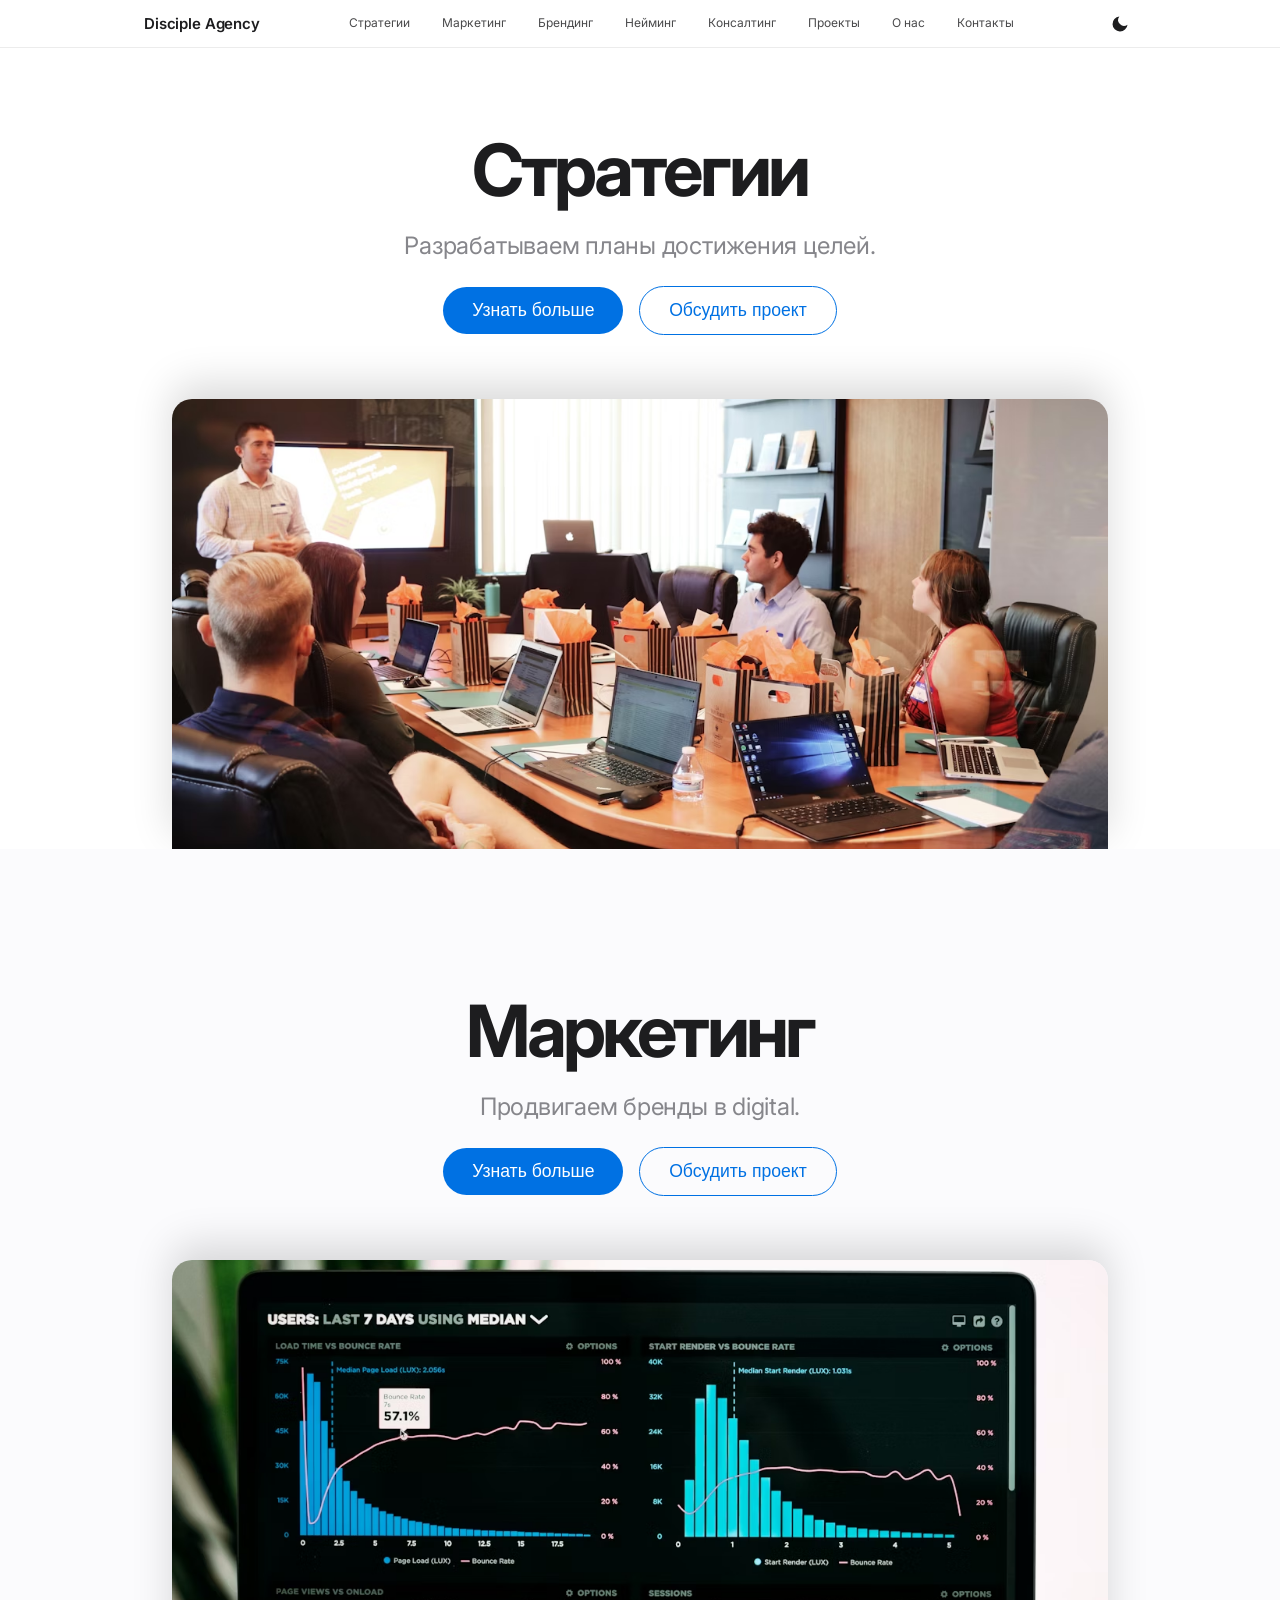
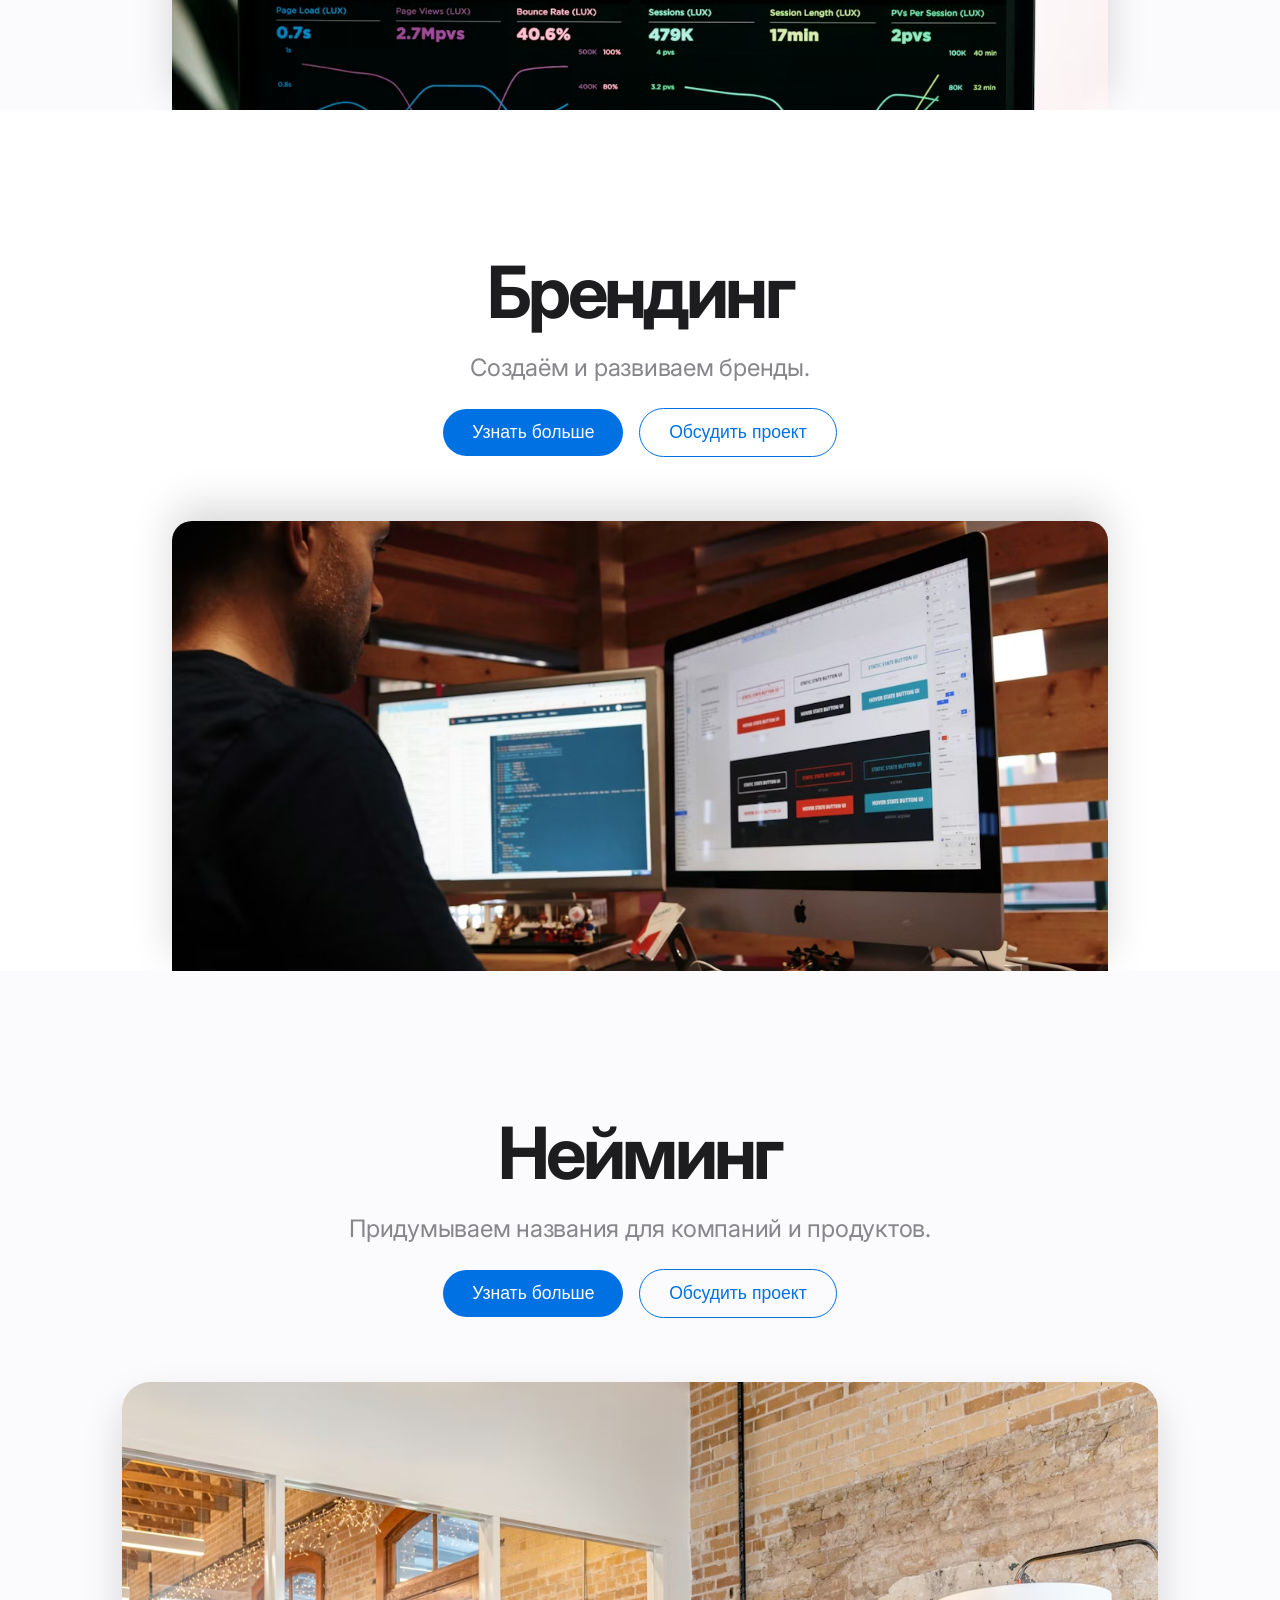
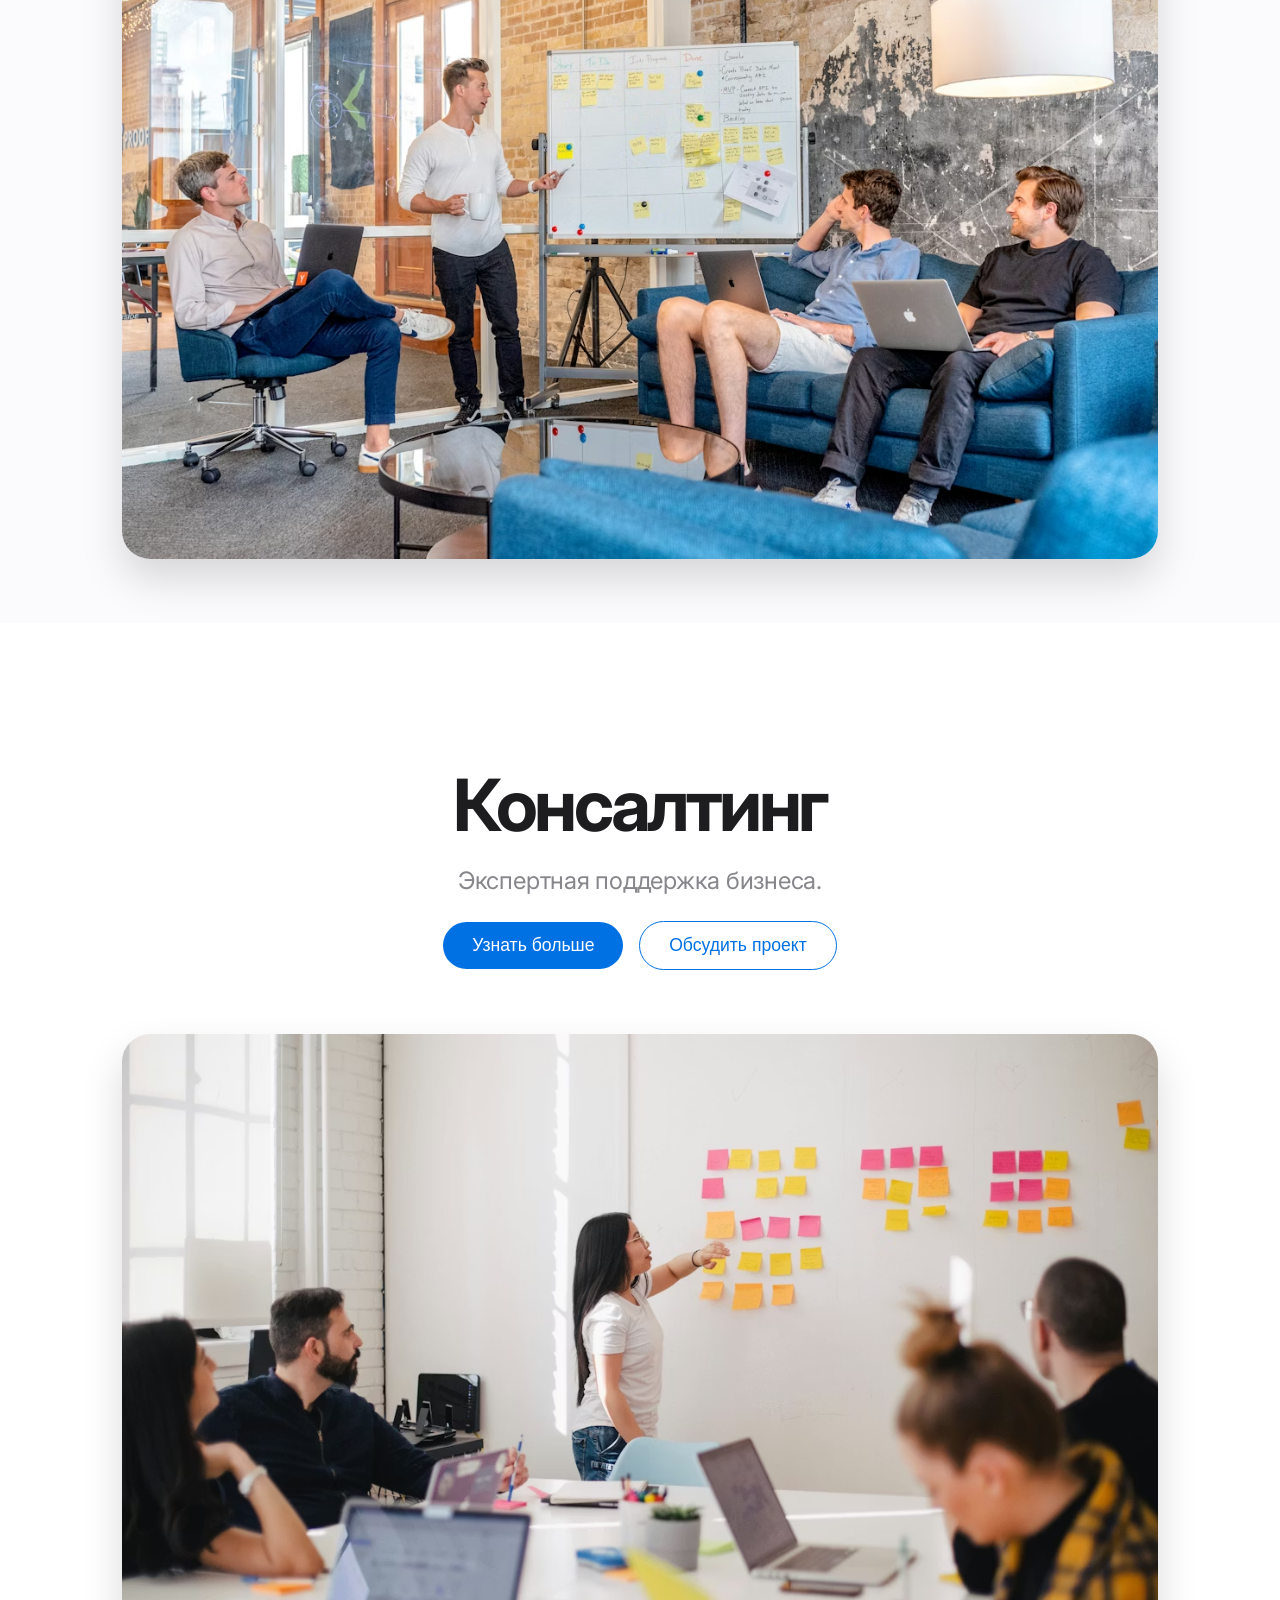
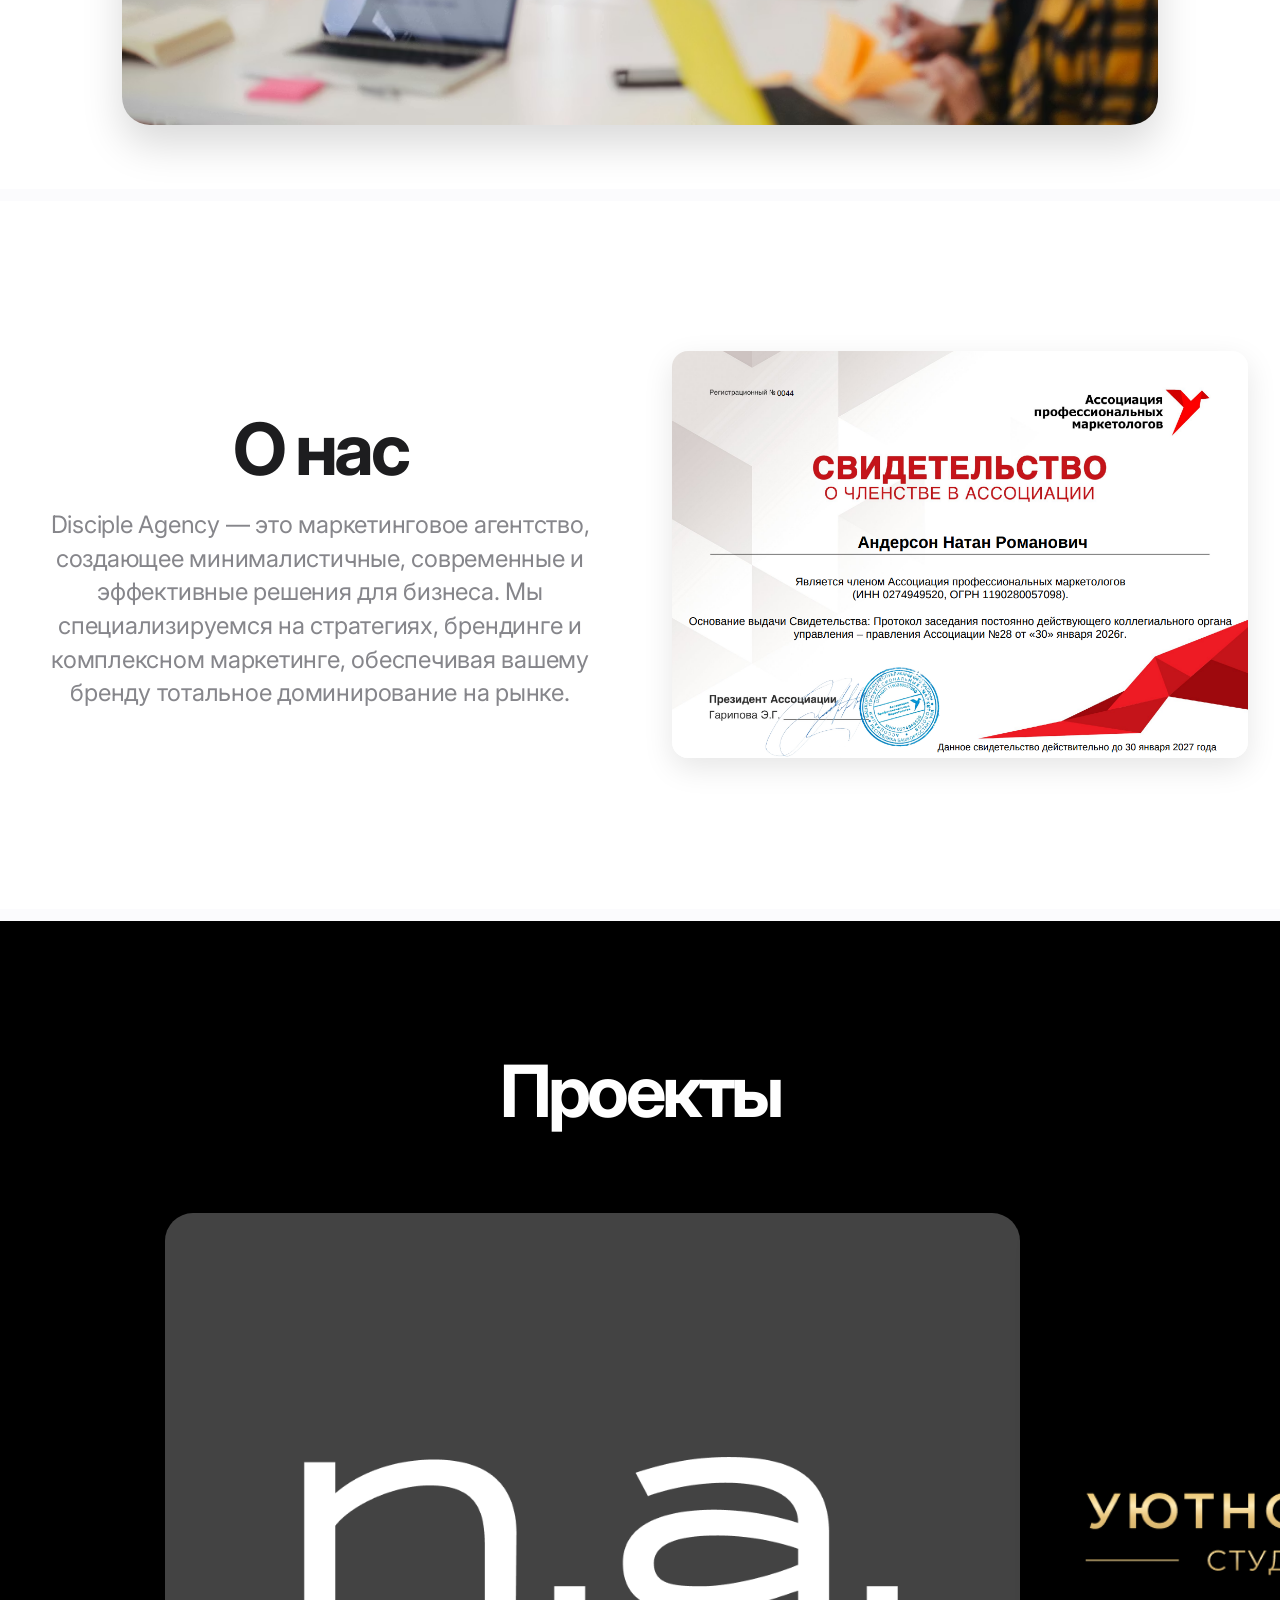
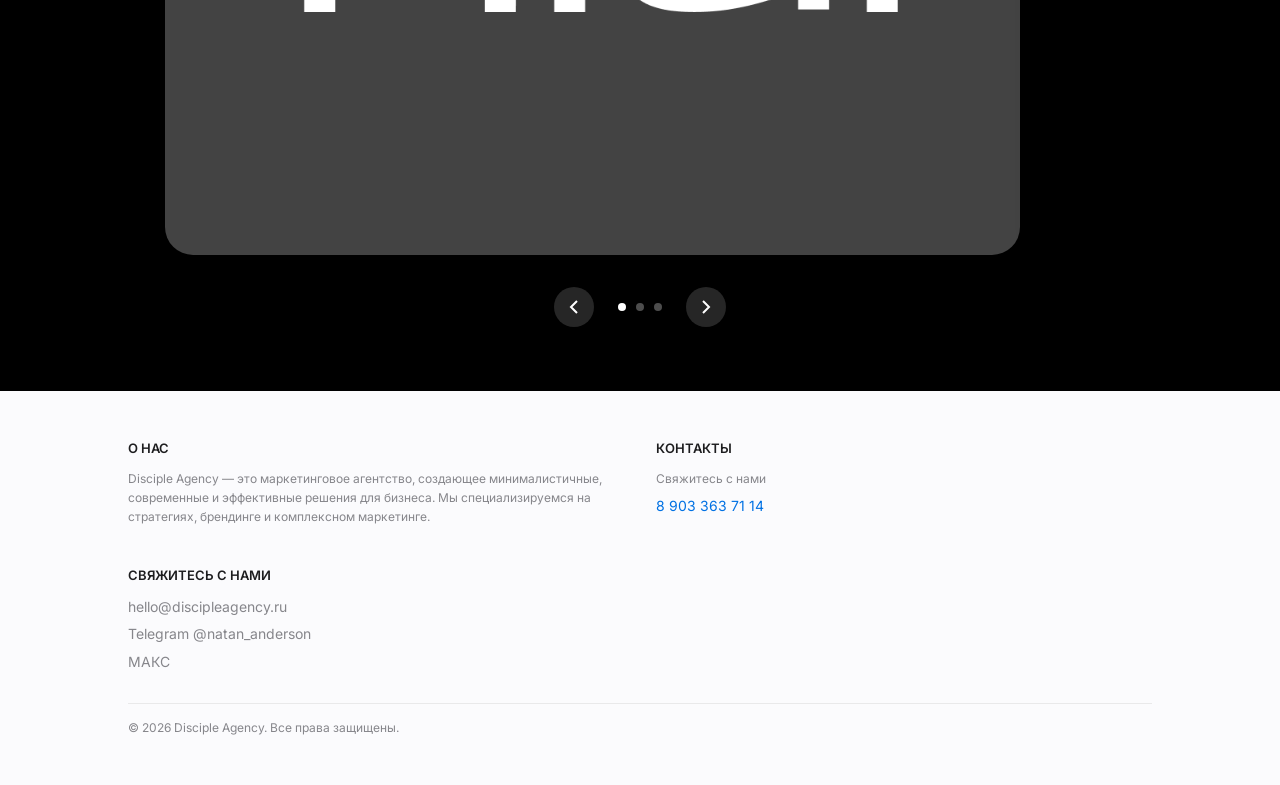
==== index.html @ 0c5ed52f "Add files via upload" ====
<!DOCTYPE html>
<html lang="ru">
<head>
    <meta charset="UTF-8">
    <meta name="viewport" content="width=device-width, initial-scale=1.0">
    <title>Disciple Studio</title>
    <link rel="stylesheet" href="styles.css">
    <link href="https://fonts.googleapis.com/css2?family=Inter:wght@400;500;600;700&display=swap" rel="stylesheet">
</head>
<body>
    <header class="navbar">
        <div class="navbar-container">
            <a href="#" class="logo">Disciple Agency</a>
            <nav class="nav-links">
                <a href="#strategies">Стратегии</a>
                <a href="#marketing">Маркетинг</a>
                <a href="#branding">Брендинг</a>
                <a href="#naming">Нейминг</a>
                <a href="#consulting">Консалтинг</a>
                <a href="#projects">Проекты</a>
                <a href="#about">О нас</a>
                <a href="#contact">Контакты</a>
            </nav>
            <div class="header-controls">
                <button class="theme-toggle" id="themeToggle" aria-label="Переключить тему">
                    <svg class="moon-icon" width="20" height="20" viewBox="0 0 24 24" fill="currentColor"><path d="M21 12.79A9 9 0 1 1 11.21 3 7 7 0 0 0 21 12.79z"></path></svg>
                    <svg class="sun-icon" width="20" height="20" viewBox="0 0 24 24" fill="none" stroke="currentColor" stroke-width="2"><circle cx="12" cy="12" r="5"></circle><line x1="12" y1="1" x2="12" y2="3"></line><line x1="12" y1="21" x2="12" y2="23"></line><line x1="4.22" y1="4.22" x2="5.64" y2="5.64"></line><line x1="18.36" y1="18.36" x2="19.78" y2="19.78"></line><line x1="1" y1="12" x2="3" y2="12"></line><line x1="21" y1="12" x2="23" y2="12"></line><line x1="4.22" y1="19.78" x2="5.64" y2="18.36"></line><line x1="18.36" y1="5.64" x2="19.78" y2="4.22"></line></svg>
                </button>
                <div class="menu-toggle">
                    <span></span><span></span><span></span>
                </div>
            </div>
        </div>
    </header>

    <main>
        <!-- СТРАТЕГИИ (Interactive) -->
        <section id="strategies" class="apple-section interactive-section" onclick="openModal('strategies-modal')">
            <div class="section-hero">
                <h2>Стратегии</h2>
                <p>Разрабатываем планы достижения целей.</p>
                <div class="action-buttons">
                    <button class="btn btn-primary" onclick="event.stopPropagation(); openModal('strategies-modal')">Узнать больше</button>
                    <button class="btn btn-secondary" onclick="event.stopPropagation(); openContactForm('Стратегии')">Обсудить проект</button>
                </div>
            </div>
            <div class="section-cover">
                <img src="./public/images/pic1.png" alt="Стратегии">
            </div>
        </section>

        <!-- МАРКЕТИНГ (Interactive) -->
        <section id="marketing" class="apple-section interactive-section gray-bg" onclick="openModal('marketing-modal')">
            <div class="section-hero">
                <h2>Маркетинг</h2>
                <p>Продвигаем бренды в digital.</p>
                <div class="action-buttons">
                    <button class="btn btn-primary" onclick="event.stopPropagation(); openModal('marketing-modal')">Узнать больше</button>
                    <button class="btn btn-secondary" onclick="event.stopPropagation(); openContactForm('Маркетинг')">Обсудить проект</button>
                </div>
            </div>
            <div class="section-cover">
                <img src="./public/images/pic2.png" alt="Маркетинг">
            </div>
        </section>

        <!-- БРЕНДИНГ (Static) -->
        <section id="branding" class="apple-section static-section">
            <div class="section-hero">
                <h2>Брендинг</h2>
                <p>Создаём и развиваем бренды.</p>
                <div class="action-buttons">
                    <button class="btn btn-primary" onclick="event.stopPropagation(); openModal('branding-modal')">Узнать больше</button>
                    <button class="btn btn-secondary" onclick="event.stopPropagation(); openContactForm('Брендинг')">Обсудить проект</button>
                </div>
            </div>
            <div class="section-cover">
                <img src="./public/images/pic3.png" alt="Брендинг">
            </div>
        </section>

        <!-- НЕЙМИНГ (Static) -->
        <section id="naming" class="apple-section static-section gray-bg">
            <div class="section-hero">
                <h2>Нейминг</h2>
                <p>Придумываем названия для компаний и продуктов.</p>
                <div class="action-buttons">
                    <button class="btn btn-primary" onclick="event.stopPropagation(); openModal('naming-modal')">Узнать больше</button>
                    <button class="btn btn-secondary" onclick="event.stopPropagation(); openContactForm('Нейминг')">Обсудить проект</button>
                </div>
            </div>
            <div class="static-img-container">
                <img src="./public/images/pic4.png" alt="Нейминг">
            </div>
        </section>

        <!-- КОНСАЛТИНГ (Static) -->
        <section id="consulting" class="apple-section static-section">
            <div class="section-hero">
                <h2>Консалтинг</h2>
                <p>Экспертная поддержка бизнеса.</p>
                <div class="action-buttons">
                    <button class="btn btn-primary" onclick="event.stopPropagation(); openModal('consulting-modal')">Узнать больше</button>
                    <button class="btn btn-secondary" onclick="event.stopPropagation(); openContactForm('Консалтинг')">Обсудить проект</button>
                </div>
            </div>
            <div class="static-img-container">
                <img src="./public/images/pic5.png" alt="Консалтинг">
            </div>
        </section>

        <!-- О НАС -->
        <section id="about-us" class="apple-section split-section parallax-bg">
            <div class="split-content max-w-1000 mx-auto grid-2">
                <div class="text-block">
                    <h2>О нас</h2>
                    <p class="desc-text text-left">Disciple Agency — это маркетинговое агентство, создающее минималистичные, современные и эффективные решения для бизнеса. Мы специализируемся на стратегиях, брендинге и комплексном маркетинге, обеспечивая вашему бренду тотальное доминирование на рынке.</p>
                </div>
                <div class="image-block achiev-card">
                    
                    <img src="./public/images/svid.png" alt="Свидетельство" class="achiev-img br-20">
                </div>
            </div>
        </section>

        <!-- ПРОЕКТЫ (Carousel) Inverted Black Block -->
        <section id="projects" class="apple-section carousel-section bg-black">
             <div class="section-hero compact">
                <h2>Проекты</h2>
             </div>
             <div class="carousel-container">
                 <div class="carousel-track" id="projects-carousel">
                     <div class="carousel-slide interactive-slide" onclick="openModal('project1-modal')">
                         <img src="./public/images/логонатан.png" alt="Nathan Anderson" class="carousel-img">
                     </div>
                     <div class="carousel-slide interactive-slide" onclick="openModal('project3-modal')">
                         <img src="./public/images/логоуютное.jpg" alt="УЮТНОЕ ПРОСТРАНСТВО" class="carousel-img">
                     </div>
                     <div class="carousel-slide interactive-slide" onclick="openModal('project2-modal')">
                         <img src="./public/images/логоколяокна.png" alt="КОЛЯ ОКНА" class="carousel-img">
                     </div>
                 </div>
                 
                 <div class="carousel-controls">
                     <button class="carousel-btn prev" aria-label="Previous">
                         <svg width="24" height="24" viewBox="0 0 24 24" fill="none" stroke="currentColor" stroke-width="2"><path d="M15 18l-6-6 6-6"/></svg>
                     </button>
                     <div class="carousel-dots">
                        <span class="dot active"></span>
                        <span class="dot"></span>
                        <span class="dot"></span>
                     </div>
                     <button class="carousel-btn next" aria-label="Next">
                        <svg width="24" height="24" viewBox="0 0 24 24" fill="none" stroke="currentColor" stroke-width="2"><path d="M9 18l6-6-6-6"/></svg>
                     </button>
                 </div>
             </div>
        </section>
    </main>

    <!-- FOOTER -->
    <footer class="apple-footer">
        <div class="footer-content">
            <div id="about" class="footer-col">
                <h4>О НАС</h4>
                <p>Disciple Agency — это маркетинговое агентство, создающее минималистичные, современные и эффективные решения для бизнеса. Мы специализируемся на стратегиях, брендинге и комплексном маркетинге.</p>
            </div>
            <div id="contact" class="footer-col">
                <h4>КОНТАКТЫ</h4>
                <p>Свяжитесь с нами</p>
                <a href="tel:+789033637114" class="phone-link">8 903 363 71 14</a>
            </div>
            <div id="social" class="footer-col">
                <h4>СВЯЖИТЕСЬ С НАМИ</h4>
                <div class="social-links">
                    <a href="mailto:hello@discipleagency.ru">hello@discipleagency.ru</a>
                    <a href="https://t.me/natan_anderson" target="_blank">Telegram @natan_anderson</a>
                    <a href="https://max.ru/u/f9LHodD0cOK2ohU6UWMUIdOQGYH06No6xibVzCJrrPnC4aJIppUf8dnTX9w" target="_blank">МАКС</a>
                </div>
            </div>
        </div>
        <div class="footer-bottom">
            <p>&copy; 2026 Disciple Agency. Все права защищены.</p>
        </div>
    </footer>

    <!-- НОВЫЕ СТРАНИЦЫ (Модальные окна) -->
    
    <!-- Модалка Стратегии -->
    <div id="strategies-modal" class="fullscreen-modal">
        <button class="modal-close" onclick="closeModal('strategies-modal')">
            <svg width="20" height="20" viewBox="0 0 24 24" fill="none" stroke="currentColor" stroke-width="2.5"><path d="M15 18l-6-6 6-6"/></svg>
            Назад
        </button>
        <div class="modal-content">
            <h2 class="modal-title">Стратегии</h2>
            <div class="grid-3">
                <div class="product-col">
                    <img src="./public/images/pic1.1.png" alt="Корпоративная стратегия" class="prod-img">
                    <h3>КОРПОРАТИВНАЯ СТРАТЕГИЯ</h3>
                    <p class="service-text">Корпоративные стратегии — это компас для роста империи: определяют, куда движется компания в целом, объединяя все направления в единую мощную траекторию. Мы фокусируемся на диверсификации рынков, слияниях и глобальном лидерстве, чтобы ваш бизнес не просто выживал, а доминировал.<br><br>С нашей экспертизой вы получите roadmap для масштабирования, где каждый шаг усиливает бренд и капитал.</p>
                </div>
                <div class="product-col">
                    <img src="./public/images/pic1.2.png" alt="Бизнес стратегия" class="prod-img">
                    <h3>БИЗНЕС СТРАТЕГИЯ</h3>
                    <p class="service-text">Бизнес-стратегии — сердце конкурентного преимущества: они превращают вызовы рынка в возможности для прорыва. Мы разрабатываем тактики для конкретных направлений — от дифференциации продуктов до лидерства по издержкам, обеспечивая устойчивый рост и лояльность клиентов. Ваш бизнес станет agile-машиной, готовой к трендам.</p>
                </div>
                <div class="product-col">
                    <img src="./public/images/pic1.3.png" alt="Функциональная стратегия" class="prod-img">
                    <h3>ФУНКЦИОНАЛЬНАЯ СТРАТЕГИЯ</h3>
                    <p class="service-text">Функциональные стратегии — это точечные удары по эффективности: маркетинг, финансы, HR и производство работают как слаженный механизм. Мы оптимизируем каждый блок под общую цель — от KPI по продажам до инноваций в цепочке поставок, минимизируя риски и максимизируя ROI.<br><br>Результат: компания, где все на своих местах, а стратегия — на шаг впереди.</p>
                </div>
            </div>
        </div>
    </div>

    <!-- Модалка Маркетинг -->
    <div id="marketing-modal" class="fullscreen-modal gray-bg">
        <button class="modal-close" onclick="closeModal('marketing-modal')">
            <svg width="20" height="20" viewBox="0 0 24 24" fill="none" stroke="currentColor" stroke-width="2.5"><path d="M15 18l-6-6 6-6"/></svg>
            Назад
        </button>
        <div class="modal-content">
            <h2 class="modal-title">Маркетинг</h2>
            <div class="grid-3">
                <div class="product-col">
                    <img src="./public/images/pic2.2.png" alt="Цифровой Маркетинг" class="prod-img">
                    <h3>ЦИФРОВОЙ (DIGITAL)<br>МАРКЕТИНГ</h3>
                    <p class="service-text">Наша команда не только продвигает ваш бренд в интернете, но и создаёт для вас уникальные веб-решения: будь то интернет-магазины с удобным интерфейсом, одностраничные рекламные сайты, которые зацепят клиента с первого взгляда, или корпоративные сайты, отражающие индивидуальность вашего бизнеса.</p>
                </div>
                <div class="product-col">
                    <img src="./public/images/pic2.3.png" alt="SEO" class="prod-img">
                    <h3>SEO</h3>
                    <p class="service-text">Помогаем вашим сайтам подниматься в топ поисковых систем: от подбора ключевых слов до креативных стратегии контента и бесшовной технической оптимизации.</p>
                </div>
                <div class="product-col">
                    <img src="./public/images/pic2.4.png" alt="SMM" class="prod-img">
                    <h3>SMM</h3>
                    <p class="service-text">Создаем SMM присутствие для вашего бренда в ключевых русскоязычных платформах: от VK и Telegram до Яндекс Дзен. Полный цикл — от нуля до ежедневного роста аудитории и конверсий.</p>
                    <ul class="service-list text-left">
                        <li><b>Разработка VK-страницы</b>: уникальный дизайн, контент-план, автоматизация постинга и вовлечение сообщества.</li>
                        <li><b>Ведение Telegram-канала</b>: контент под вашу ЦА, рассылки, опросы, интеграция с ботами.</li>
                        <li><b>Создание чат-ботов</b>: умные чат-боты для Telegram/VK, поддержка 24/7, сбор лидов.</li>
                        <li><b>Оформление и ведение Дзена</b>: нативный контент с SEO, наращиваем просмотры и трафик на сайт.</li>
                    </ul>
                </div>
            </div>
        </div>
    </div>

    <!-- Модалка Брендинг -->
    <div id="branding-modal" class="fullscreen-modal">
        <button class="modal-close" onclick="closeModal('branding-modal')">
            <svg width="20" height="20" viewBox="0 0 24 24" fill="none" stroke="currentColor" stroke-width="2.5"><path d="M15 18l-6-6 6-6"/></svg>
            Назад
        </button>
        <div class="modal-content text-modal-content">
            <h2 class="modal-title">Брендинг</h2>
            <p>Сильный бренд — это эмоции и доверие, которые превращают зрителей в постоянных клиентов.<br><br>Мы берём вашу идею и делаем из неё узнаваемый бренд: анализируем аудиторию, создаём стиль.</p>
        </div>
    </div>

    <!-- Модалка Нейминг -->
    <div id="naming-modal" class="fullscreen-modal gray-bg">
        <button class="modal-close" onclick="closeModal('naming-modal')">
            <svg width="20" height="20" viewBox="0 0 24 24" fill="none" stroke="currentColor" stroke-width="2.5"><path d="M15 18l-6-6 6-6"/></svg>
            Назад
        </button>
        <div class="modal-content text-modal-content">
            <h2 class="modal-title">Нейминг</h2>
            <p>Создаём нейминги как ювелирное изделие: из анализа, креатива и тестов рождается имя, которое работает на ваш бизнес.</p>
        </div>
    </div>

    <!-- Модалка Консалтинг -->
    <div id="consulting-modal" class="fullscreen-modal">
        <button class="modal-close" onclick="closeModal('consulting-modal')">
            <svg width="20" height="20" viewBox="0 0 24 24" fill="none" stroke="currentColor" stroke-width="2.5"><path d="M15 18l-6-6 6-6"/></svg>
            Назад
        </button>
        <div class="modal-content text-modal-content">
            <h2 class="modal-title">Консалтинг</h2>
            <p>Проводим квалифицированную консультацию по маркетингу и за 60 минут разбираем Вашу ситуацию в реальном времени.<br><br>Результат: 3-5 конкретных шагов для роста и план на месяц (чек-лист).</p>
        </div>
    </div>

    <!-- Модалки Проектов -->
    <div id="project1-modal" class="fullscreen-modal">
        <button class="modal-close" onclick="closeModal('project1-modal')">
            <svg width="20" height="20" viewBox="0 0 24 24" fill="none" stroke="currentColor" stroke-width="2.5"><path d="M15 18l-6-6 6-6"/></svg>
            Проекты
        </button>
        <div class="modal-content">
            <h2 class="modal-title">Nathan Anderson</h2>
            <div class="project-details">
                <img src="./public/images/логонатан.png" alt="Nathan Anderson" class="project-hero-img">
                <div class="case-study-body">
                   <p class="sub-desc">Интернет-магазин премиальной женской спортивной одежды</p>
                   <h3>Краткая история</h3>
                   <p>Перед нами стояла задача создать с нуля бренд женской спортивной одежды, который будет ассоциироваться с элегантностью, эстетикой и премиальным качеством. Мы разработали концепцию бренда, спроектировали дизайн самой одежды, подобрали цветовую палитру и запустили полноценный интернет-магазин с интеграцией в соцсети.</p>
                   
                   <div class="grid-2">
                       <img src="./public/images/na1.png" alt="Дизайн N.A. 1" class="project-img">
                       <img src="./public/images/na2.png" alt="Дизайн N.A. 2" class="project-img">
                       <img src="./public/images/na3.png" alt="Дизайн N.A. 3" class="project-img">
                       <img src="./public/images/na4.png" alt="Дизайн N.A. 4" class="project-img">
                   </div>
                   
                   <h3>Что мы сделали (наши фишки)</h3>
                   <ul class="results-list">
                       <li><strong>Нейминг:</strong> Разработали звучное и стильное название бренда — «натан андерсон» (Nathan Anderson), а также авторские названия для каждой линейки (костюмы «ПАЛАЦЦО», «ИНСЕРТО», платья «ЛУНГО», «САЛЬДО»).</li>
                       <li><strong>Брендинг и Упаковка соцсетей:</strong> Сформировали уникальное позиционирование — «Одежда с тихой роскошью». Полностью создали и оформили страницу ВКонтакте (визуальный стиль, цвета, дизайн).</li>
                       <li><strong>Стратегия и Консалтинг:</strong> Выстроили продуктовую матрицу (от базовых футболок до премиальных костюмов).</li>
                       <li><strong>Маркетинг:</strong> Создали интернет-магазин с продуманным UI/UX, внедрили систему быстрых заказов, промокодов и связали сайт с соцсетями.</li>
                   </ul>
                   
                   <h3>Результаты</h3>
                   <p>Бренд успешно функционирует и продает коллекции по всей РФ. Создана узнаваемая торговая марка с лояльной аудиторией и стильным представительством.</p>
                </div>
            </div>
        </div>
    </div>

    <div id="project2-modal" class="fullscreen-modal gray-bg">
        <button class="modal-close" onclick="closeModal('project2-modal')">
            <svg width="20" height="20" viewBox="0 0 24 24" fill="none" stroke="currentColor" stroke-width="2.5"><path d="M15 18l-6-6 6-6"/></svg>
            Проекты
        </button>
        <div class="modal-content">
            <h2 class="modal-title">КОЛЯ ОКНА</h2>
            <div class="project-details">
                <img src="./public/images/логоколяокна.png" alt="КОЛЯ ОКНА" class="project-hero-img">
                <div class="case-study-body">
                   <p class="sub-desc">Монтаж межкомнатных и металлических дверей, окон и балконов в Москве и МО</p>
                   <h3>Краткая история</h3>
                   <p>Строительная ниша перегрета, и выделиться в ней сложно. Заказчику требовалось понятное, человечное лицо бизнеса. Мы взяли на себя всё: от разработки имени до упаковки каталога, лидогенерации и создания фирменного сообщества в соцсетях.</p>
                   
                   <div class="grid-2">
                       <img src="./public/images/kol1.png" alt="Коля Окна Работы 1" class="project-img">
                       <img src="./public/images/kol2.png" alt="Коля Окна Работы 2" class="project-img">
                       <img src="./public/images/kol3.png" alt="Коля Окна Работы 3" class="project-img">
                       <img src="./public/images/kol4.png" alt="Коля Окна Работы 4" class="project-img">
                   </div>
                   
                   <h3>Что мы сделали (наши фишки)</h3>
                   <ul class="results-list">
                       <li><strong>Нейминг:</strong> Придумали дружелюбное и запоминающееся название «Коля Окна», которое сокращает дистанцию с клиентом.</li>
                       <li><strong>Брендинг и SMM-дизайн:</strong> Упаковали визуальный стиль сайта для технически сложных продуктов. Отрисовали страницу ВКонтакте, превратив ее в удобную витрину работ.</li>
                       <li><strong>Стратегия:</strong> Сегментировали услуги (Окна, Двери, Балконы) и выстроили матрицу цен для охвата разной аудитории.</li>
                       <li><strong>Маркетинг:</strong> Внедрили мощные инструменты лидогенерации — акцент на «бесплатный замер» и быструю консультацию.</li>
                   </ul>
                   
                   <h3>Результаты</h3>
                   <p>Бизнес получил «человечное» лицо и стабильный поток заявок на монтаж конструкций через связку «Сайт + полностью упакованная группа ВКонтакте».</p>
                </div>
            </div>
        </div>
    </div>

    <div id="project3-modal" class="fullscreen-modal">
        <button class="modal-close" onclick="closeModal('project3-modal')">
            <svg width="20" height="20" viewBox="0 0 24 24" fill="none" stroke="currentColor" stroke-width="2.5"><path d="M15 18l-6-6 6-6"/></svg>
            Проекты
        </button>
        <div class="modal-content">
            <h2 class="modal-title">УЮТНОЕ ПРОСТРАНСТВО</h2>
            <div class="project-details">
                <img src="./public/images/логоуютное.jpg" alt="УЮТНОЕ ПРОСТРАНСТВО" class="project-hero-img">
                <div class="case-study-body">
                   <p class="sub-desc">Студия дизайна и ремонта интерьера в Москве и Московской области</p>
                   <h3>Краткая история</h3>
                   <p>Нашей задачей было создать бренд, который разрушает стереотип о ремонте как о постоянном стрессе. Мы упаковали студию ремонта так, чтобы клиенты понимали: здесь им предлагают надежность, где можно спокойно передать ключи и уехать в отпуск.</p>
                   
                   <div class="grid-2">
                       <img src="./public/images/ui1.png" alt="Интерьер 1" class="project-img">
                       <img src="./public/images/ui2.png" alt="Интерьер 2" class="project-img">
                       <img src="./public/images/ui3.png" alt="Интерьер 3" class="project-img" style="grid-column: 1 / -1; aspect-ratio: 21/9;">
                   </div>
                   
                   <h3>Что мы сделали (наши фишки)</h3>
                   <ul class="results-list">
                       <li><strong>Нейминг и Брендинг:</strong> Название «Уютное Пространство» и позиционирование: «Превращаем квартиры в настоящие оазисы». Разработан единый дизайн-код для всех площадок присутствия.</li>
                       <li><strong>Стратегия:</strong> Внедрили в модель убойные гарантии: соблюдение сроков, гарантия 3 года и прозрачная оплата.</li>
                       <li><strong>Маркетинг:</strong> Придумали услугу для снятия возражений — бесплатная круглосуточная трансляция ремонта через видеокамеры на объекте.</li>
                       <li><strong>Копирайтинг:</strong> Создали мощный блок FAQ, написали живые кейсы, работающие на сайте и в VK.</li>
                   </ul>
                   
                   <h3>Результаты</h3>
                   <p>Студия позиционируется как надежный эксперт (150+ проектов). Упаковка позволила сформировать лист ожидания из клиентов на 4–6 недель вперед.</p>
                </div>
            </div>
        </div>
    </div>

    <!-- Форма Обратной Связи -->
    <div id="contact-form-modal" class="fullscreen-modal gray-bg">
        <button class="modal-close" onclick="closeModal('contact-form-modal')">
            <svg width="20" height="20" viewBox="0 0 24 24" fill="none" stroke="currentColor" stroke-width="2.5"><path d="M15 18l-6-6 6-6"/></svg>
            Отмена
        </button>
        <div class="modal-content form-content">
            <h2 class="modal-title">Обсудить проект</h2>
            <p id="form-service-subtitle" class="form-subtitle">Оформление заявки на услугу: <span>Общая</span></p>
            
            <!-- FormSubmit endpoint with target email -->
            <form class="apple-form" action="https://formsubmit.co/den.alexeev.2020@mail.ru" method="POST" enctype="multipart/form-data">
                <!-- Anti-spam honeypot -->
                <input type="text" name="_honey" style="display:none">
                <!-- Subject for email -->
                <input type="hidden" name="_subject" value="Новая заявка с сайта Disciple Agency!">
                <!-- Target URL after submission -->
                <input type="hidden" name="_next" value="https://example.com/thanks.html">
                <!-- Disable Captcha optionally -->
                <input type="hidden" name="_captcha" value="false">
                
                <!-- Auto-selected Service -->
                <input type="hidden" name="Услуга" id="hidden-service-input" value="Общая">
                
                <div class="form-group">
                    <input type="text" id="name" name="Имя" required placeholder="Ваше имя">
                </div>
                <div class="form-group">
                    <input type="tel" id="phone" name="Телефон" required placeholder="+7 (999) 000-00-00">
                </div>
                <div class="form-group">
                    <input type="email" id="email" name="Email" required placeholder="example@mail.ru">
                </div>
                <div class="form-group">
                    <label for="attachment" class="file-btn">
                        <svg width="20" height="20" viewBox="0 0 24 24" fill="none" stroke="currentColor" stroke-width="2"><path d="M21.44 11.05l-9.19 9.19a6 6 0 0 1-8.49-8.49l9.19-9.19a4 4 0 0 1 5.66 5.66l-9.2 9.19a2 2 0 0 1-2.83-2.83l8.49-8.48"/></svg>
                        <span id="file-name">Прикрепить файл проекта...</span>
                    </label>
                    <input type="file" id="attachment" name="attachment" accept=".pdf,.doc,.docx,.png,.jpg" style="display:none;" onchange="document.getElementById('file-name').textContent = this.files[0]?.name || 'Прикрепить файл проекта...'">
                </div>
                
                <div class="form-group checkbox-group">
                    <label class="custom-checkbox">
                        <input type="checkbox" name="Согласие_с_политикой" value="Да" required>
                        <span class="checkmark">
                            <svg viewBox="0 0 24 24" fill="none" stroke="currentColor" stroke-width="3"><path d="M20 6L9 17l-5-5"/></svg>
                        </span>
                        <span class="checkbox-text">
                            Я соглашаюсь с 
                            <a href="./public/docs/согласие_на_обработку_андерсон_текстиль_.docx" target="_blank" download>Политикой конфиденциальности</a>.
                        </span>
                    </label>
                </div>
                
                <button type="submit" class="btn btn-primary submit-btn">Обсудить проект</button>
            </form>
        </div>
    </div>

    <script src="script.js"></script>
</body>
</html>
---- styles.css ----
:root {
    --bg-white: #ffffff;
    --bg-gray: #fbfbfd;
    --text-black: #1d1d1f;
    --text-gray: #86868b;
    --header-bg: rgba(255, 255, 255, 0.72);
    --transition: all 0.4s cubic-bezier(0.25, 0.8, 0.25, 1);
}

[data-theme="dark"] {
    --bg-white: #000000;
    --bg-gray: #111111;
    --text-black: #f5f5f7;
    --text-gray: #a1a1a6;
    --header-bg: rgba(0, 0, 0, 0.72);
}

[data-theme="dark"] .apple-section {
    border-bottom: 12px solid #000;
}
[data-theme="dark"] .apple-section.gray-bg {
    border-bottom: 12px solid #000;
}

[data-theme="dark"] .modal-close {
    background: rgba(0,0,0,0.8) !important;
    color: #2997ff !important;
}
[data-theme="dark"] .modal-close:hover {
    background: rgba(40,40,40,0.8) !important;
    color: #4eb5ff !important;
}
[data-theme="dark"] .fullscreen-modal.gray-bg .modal-close {
    background: rgba(17,17,17,0.8) !important;
}

[data-theme="dark"] .apple-section.bg-black {
    background-color: #1c1c1e !important;
}

[data-theme="dark"] .carousel-btn {
    background: rgba(255,255,255,0.1) !important;
    color: #fff !important;
}
[data-theme="dark"] .carousel-btn:hover {
    background: rgba(255,255,255,0.2) !important;
}

/* Replaced old learn-more dark mode with new button architecture handled below */

* {
    margin: 0;
    padding: 0;
    box-sizing: border-box;
    -webkit-font-smoothing: antialiased;
    -moz-osx-font-smoothing: grayscale;
}

html {
    scroll-behavior: smooth;
    font-family: 'Inter', -apple-system, BlinkMacSystemFont, "Segoe UI", Roboto, Helvetica, Arial, sans-serif;
}

body {
    background-color: var(--bg-white);
    color: var(--text-black);
    line-height: 1.4;
    transition: background-color 0.3s, color 0.3s;
}

/* Header */
.navbar {
    position: fixed;
    top: 0;
    left: 0;
    width: 100%;
    height: 48px;
    z-index: 1000;
    background: var(--header-bg);
    backdrop-filter: saturate(180%) blur(20px);
    -webkit-backdrop-filter: saturate(180%) blur(20px);
    border-bottom: 1px solid rgba(125, 125, 125, 0.15);
}

.navbar-container {
    max-width: 1024px;
    margin: 0 auto;
    height: 100%;
    display: flex;
    justify-content: space-between;
    align-items: center;
    padding: 0 1rem;
}

.logo {
    color: var(--text-black);
    text-decoration: none;
    font-size: 15px;
    font-weight: 600;
    letter-spacing: -0.01em;
}

.nav-links {
    display: flex;
    gap: 2rem;
}

.nav-links a {
    color: var(--text-black);
    text-decoration: none;
    font-size: 12px;
    font-weight: 400;
    opacity: 0.8;
    transition: opacity 0.3s;
}

.nav-links a:hover {
    opacity: 1;
}

/* Header Controls Wrapper */
.header-controls {
    display: flex;
    align-items: center;
    gap: 1.5rem;
}

/* Theme Toggle Button */
.theme-toggle {
    background: none;
    border: none;
    cursor: pointer;
    color: var(--text-black);
    display: flex;
    align-items: center;
    justify-content: center;
    width: 32px;
    height: 32px;
    border-radius: 50%;
    transition: background 0.3s;
}
.theme-toggle:hover {
    background: rgba(125,125,125,0.15);
}

.theme-toggle .sun-icon { display: none; }
.theme-toggle .moon-icon { display: block; }

[data-theme="dark"] .theme-toggle .sun-icon { display: block; }
[data-theme="dark"] .theme-toggle .moon-icon { display: none; }


.menu-toggle {
    display: none;
    flex-direction: column;
    gap: 5px;
    cursor: pointer;
    z-index: 1001;
}

.menu-toggle span {
    width: 20px;
    height: 2px;
    background-color: var(--text-black);
    transition: transform 0.3s, opacity 0.3s;
    transform-origin: center;
}

/* Apple Block Sections */
.apple-section {
    position: relative;
    width: 100%;
    min-height: 80vh;
    padding-top: 48px;
    display: flex;
    flex-direction: column;
    justify-content: flex-start;
    align-items: center;
    text-align: center;
    overflow: hidden;
    background-color: var(--bg-white);
    border-bottom: 12px solid var(--bg-gray);
}

.apple-section.gray-bg {
    background-color: var(--bg-gray);
    border-bottom: 12px solid var(--bg-white);
}

/* Forcing Black Background */
.apple-section.bg-black {
    background-color: #000000;
    color: #ffffff;
    border-bottom: none;
}
.apple-section.bg-black .section-hero h2 {
    color: #ffffff;
}

.apple-section.has-bg {
    justify-content: center;
}

.bg-image {
    position: absolute;
    top: 0;
    left: 0;
    width: 100%;
    height: 100%;
    background-size: cover;
    background-position: center;
    z-index: 0;
}

.text-light {
    color: white;
}

.text-light p {
    color: rgba(255,255,255,0.8);
}

.section-hero {
    position: relative;
    z-index: 1;
    margin-top: 8vh;
    padding: 0 2rem;
    max-width: 800px;
    display: flex;
    flex-direction: column;
    align-items: center;
    pointer-events: none; /* Let clicks pass to section */
}

/* Allow interaction with specifically buttons inside the hero */
.action-buttons {
    display: flex;
    justify-content: center;
    align-items: center;
    gap: 1rem;
    margin-top: 1.5rem;
    pointer-events: auto; 
}

.section-hero.compact {
    margin-top: 8vh;
    margin-bottom: 2rem;
}

.apple-section h2 {
    font-size: 4.5rem;
    font-weight: 700;
    letter-spacing: -0.05em;
    margin-bottom: 0.5rem;
}

.apple-section p {
    font-size: 1.5rem;
    font-weight: 400;
    color: var(--text-gray);
    letter-spacing: -0.01em;
}

/* Interactive Blocks */
.interactive-section {
    cursor: pointer;
    transition: transform 0.5s cubic-bezier(0.25, 1, 0.5, 1);
}

.interactive-section:hover {
    transform: scale(1.02);
}

/* Apple Buttons */
.btn {
    display: inline-flex;
    align-items: center;
    font-size: 1.1rem;
    padding: 0.8rem 1.8rem;
    border-radius: 40px;
    font-weight: 500;
    cursor: pointer;
    border: none;
    transition: transform 0.3s, background-color 0.3s, opacity 0.3s;
    text-decoration: none;
}
.btn:hover {
    transform: scale(1.03);
}
.btn:active {
    transform: scale(0.97);
}

.btn-primary {
    background-color: #0071e3;
    color: #ffffff;
}
.btn-primary:hover {
    background-color: #0077ed;
}

.btn-secondary {
    background-color: transparent;
    color: #0071e3;
    border: 1px solid #0071e3;
}
.btn-secondary:hover {
    background-color: #0071e3;
    color: #ffffff;
}

[data-theme="dark"] .btn-secondary {
    color: #2997ff;
    border: 1px solid #2997ff;
}
[data-theme="dark"] .btn-secondary:hover {
    background-color: #2997ff;
    color: #000000;
}

/* Section Covars (New UI element) */
.section-cover {
    margin-top: 4rem;
    width: 100%;
    max-width: 1000px;
    padding: 0 2rem;
    flex-grow: 1;
    display: flex;
    justify-content: center;
    align-items: flex-end; /* Push to bottom */
}

.section-cover img {
    width: 100%;
    height: auto;
    max-height: 50vh;
    object-fit: cover;
    border-radius: 20px 20px 0 0;
    box-shadow: 0 -15px 40px rgba(0,0,0,0.15);
}

/* Static Sections Image */
.static-img-container {
    margin-top: 4rem;
    width: 100%;
    max-width: 1100px;
    display: flex;
    align-items: center;
    justify-content: center;
    padding: 0 2rem 4rem;
}

.static-img-container img {
    width: 100%;
    height: auto;
    object-fit: cover;
    border-radius: 28px;
    box-shadow: 0 20px 40px rgba(0,0,0,0.15);
}

/* Carousel Section */
.carousel-section {
    min-height: 70vh;
}

.carousel-container {
    width: 100%;
    position: relative;
    padding-bottom: 4rem;
    margin-top: 2rem;
}

.carousel-track {
    display: flex;
    overflow-x: auto;
    scroll-snap-type: x mandatory;
    scroll-behavior: smooth;
    -ms-overflow-style: none; /* IE and Edge */
    scrollbar-width: none; /* Firefox */
    padding: 0 calc(50vw - 475px); /* Center 950px slide. */
    gap: 24px;
}

@media (max-width: 900px) {
    .carousel-track {
        padding: 0 5vw;
    }
}

.carousel-track::-webkit-scrollbar {
    display: none;
}

.carousel-slide {
    flex: 0 0 calc(100% - 10%);
    max-width: 950px;
    scroll-snap-align: center;
    position: relative;
    border-radius: 28px;
    overflow: hidden;
    aspect-ratio: 4/3;
    box-shadow: 0 10px 30px rgba(0,0,0,0.2);
    transition: transform 0.4s cubic-bezier(0.25, 1, 0.5, 1);
}

.interactive-slide {
    cursor: pointer;
}
.interactive-slide:hover {
    transform: scale(1.02);
}

.carousel-img {
    width: 100%;
    height: 100%;
    object-fit: cover;
}

.carousel-controls {
    display: flex;
    justify-content: center;
    align-items: center;
    gap: 1.5rem;
    margin-top: 2rem;
}

.carousel-btn {
    background: rgba(255,255,255,0.15);
    border: none;
    width: 40px;
    height: 40px;
    border-radius: 50%;
    font-size: 20px;
    cursor: pointer;
    color: #fff;
    transition: background 0.3s;
    display: flex;
    align-items: center;
    justify-content: center;
}

.carousel-btn:hover {
    background: rgba(255,255,255,0.3);
}

/* Dots inside black block */
.carousel-dots {
    display: flex;
    gap: 10px;
}
.dot {
    width: 8px;
    height: 8px;
    border-radius: 50%;
    background: rgba(255,255,255,0.3);
    cursor: pointer;
    transition: background 0.3s;
}
.dot.active {
    background: #ffffff;
}

/* Footer (Apple Style) */
.apple-footer {
    background: var(--bg-gray);
    padding: 3rem 2rem;
    font-size: 12px;
    color: var(--text-gray);
}

.footer-content {
    max-width: 1024px;
    margin: 0 auto;
    display: grid;
    grid-template-columns: repeat(2, 1fr);
    gap: 2rem;
    padding-bottom: 2rem;
    border-bottom: 1px solid rgba(125,125,125,0.15);
}

.footer-col h4 {
    font-weight: 600;
    color: var(--text-black);
    margin-bottom: 0.75rem;
    font-size: 13px;
}

.footer-col p {
    margin-bottom: 0.5rem;
    line-height: 1.6;
}

.phone-link {
    color: #0071e3;
    text-decoration: none;
    font-size: 14px;
}

.phone-link:hover {
    text-decoration: underline;
}

.footer-bottom {
    max-width: 1024px;
    margin: 1rem auto 0;
}

/* Fullscreen Modals (New Page transition) */
.fullscreen-modal {
    position: fixed;
    top: 0;
    left: 0;
    width: 100%;
    height: 100vh;
    z-index: 2000;
    background-color: var(--bg-white);
    overflow-y: auto;
    -webkit-overflow-scrolling: touch;
    
    /* Reveal Animation: Slide + Fade */
    opacity: 0;
    visibility: hidden;
    transform: scale(0.97) translateY(40px);
    transition: all 0.5s cubic-bezier(0.25, 1, 0.5, 1);
}

.fullscreen-modal.active {
    opacity: 1;
    visibility: visible;
    transform: scale(1) translateY(0);
}

.fullscreen-modal.gray-bg {
    background-color: var(--bg-gray);
}

.modal-close {
    position: sticky;
    top: 0;
    left: 0;
    width: 100%;
    background: rgba(255,255,255,0.8);
    backdrop-filter: saturate(180%) blur(20px);
    padding: 1rem 2rem;
    display: flex;
    align-items: center;
    gap: 0.5rem;
    border: none;
    font-size: 1.1rem;
    font-weight: 500;
    cursor: pointer;
    z-index: 10;
    color: #0071e3;
    transition: color 0.3s;
}
.modal-close:hover {
    color: #0077ed;
}

.fullscreen-modal.gray-bg .modal-close {
    background: rgba(251,251,253,0.8);
}

.modal-content {
    max-width: 1200px;
    margin: 0 auto;
    padding: 4rem 2rem 6rem;
}

.modal-title {
    font-size: 4rem;
    font-weight: 700;
    letter-spacing: -0.04em;
    margin-bottom: 4rem;
    text-align: center;
}

/* Detailed Case Studies */
.project-hero-img {
    width: 100%;
    max-height: 60vh;
    object-fit: cover;
    border-radius: 28px;
    margin-bottom: 3rem;
    box-shadow: 0 20px 40px rgba(0,0,0,0.15);
}

.case-study-body {
    max-width: 800px;
    margin: 0 auto;
    text-align: left;
}

.case-study-body h3 {
    font-size: 1.8rem;
    margin: 3rem 0 1rem;
    font-weight: 600;
    letter-spacing: -0.02em;
}
.case-study-body h3:first-child {
    margin-top: 0;
}

.case-study-body p {
    font-size: 1.25rem;
    line-height: 1.6;
    color: var(--text-gray);
    margin-bottom: 2rem;
}

.grid-2 {
    display: grid;
    grid-template-columns: repeat(2, 1fr);
    gap: 2rem;
    margin: 3rem 0;
}

.project-img {
    width: 100%;
    height: auto;
    max-height: 85vh;
    object-fit: cover;
    border-radius: 20px;
}

.results-list {
    list-style-type: none;
    padding: 0;
}

.results-list li {
    font-size: 1.25rem;
    padding: 1rem 0;
    border-bottom: 1px solid rgba(125,125,125,0.2);
    color: var(--text-black);
    position: relative;
    padding-left: 2rem;
}

.results-list li::before {
    content: "✓";
    position: absolute;
    left: 0;
    color: #0071e3;
    font-weight: bold;
}

/* Modals layout grid 3 */
.grid-3 {
    display: grid;
    grid-template-columns: repeat(3, 1fr);
    gap: 3rem;
}

.product-col {
    display: flex;
    flex-direction: column;
    align-items: center;
    text-align: center;
}

.prod-img {
    width: 100%;
    aspect-ratio: 1/1;
    object-fit: cover;
    border-radius: 18px;
    margin-bottom: 1.5rem;
    box-shadow: 0 10px 30px rgba(0,0,0,0.06);
}

.product-col h3 {
    font-size: 1.35rem;
    font-weight: 600;
    letter-spacing: -0.02em;
}

.sub-desc {
    font-size: 1rem !important;
    margin-top: 0.5rem;
    color: var(--text-gray) !important;
}

/* Form Styles */
.form-content {
    max-width: 600px;
    text-align: center;
}
.form-subtitle {
    font-size: 1.25rem;
    color: var(--text-gray);
    margin-bottom: 2.5rem;
}
.form-subtitle span {
    color: var(--text-black);
    font-weight: 600;
}
.apple-form {
    display: flex;
    flex-direction: column;
    gap: 1.25rem;
    text-align: left;
}
.form-group input {
    width: 100%;
    padding: 1.25rem 1.5rem;
    font-size: 1.1rem;
    border-radius: 14px;
    border: 1px solid rgba(125,125,125,0.3);
    background-color: rgba(125,125,125,0.05);
    color: var(--text-black);
    outline: none;
    transition: border-color 0.3s, box-shadow 0.3s, background-color 0.3s;
}
.form-group input:focus {
    border-color: #0071e3;
    background-color: transparent;
    box-shadow: 0 0 0 4px rgba(0,113,227,0.15);
}
[data-theme="dark"] .form-group input {
    background-color: rgba(255,255,255,0.05);
}

.checkbox-group {
    margin-top: 0.5rem;
}
.custom-checkbox {
    display: flex;
    align-items: center;
    cursor: pointer;
    font-size: 0.95rem;
    color: var(--text-gray);
}
.custom-checkbox input {
    display: none;
}
.checkmark {
    width: 24px;
    height: 24px;
    border-radius: 6px;
    border: 1px solid rgba(125,125,125,0.5);
    margin-right: 12px;
    display: flex;
    align-items: center;
    justify-content: center;
    transition: all 0.2s;
    background: transparent;
    flex-shrink: 0;
}
.checkmark svg {
    width: 16px;
    height: 16px;
    opacity: 0;
    transform: scale(0.5);
    transition: all 0.2s;
}
.custom-checkbox input:checked ~ .checkmark {
    background-color: #0071e3;
    border-color: #0071e3;
}
.custom-checkbox input:checked ~ .checkmark svg {
    opacity: 1;
    transform: scale(1);
    color: white;
}
.checkbox-text a {
    color: #0071e3;
    text-decoration: none;
}
.checkbox-text a:hover {
    text-decoration: underline;
}
.submit-btn {
    width: 100%;
    padding: 1.25rem;
    font-size: 1.2rem;
    margin-top: 1rem;
    justify-content: center;
}

.social-links {
    display: flex;
    flex-direction: column;
    gap: 0.5rem;
}
.social-links a {
    color: var(--text-gray);
    text-decoration: none;
    font-size: 14px;
    transition: color 0.3s;
}
.social-links a:hover {
    color: #0071e3;
}

.file-btn {
    display: flex;
    align-items: center;
    gap: 0.75rem;
    padding: 1rem 1.5rem;
    border-radius: 12px;
    border: 1px dashed rgba(125,125,125,0.4);
    background-color: rgba(125,125,125,0.02);
    color: var(--text-gray);
    cursor: pointer;
    transition: background-color 0.3s, border-color 0.3s;
}
.file-btn:hover {
    background-color: rgba(0,113,227,0.05);
    border-color: #0071e3;
    color: #0071e3;
}
.file-btn svg {
    flex-shrink: 0;
}
#file-name {
    white-space: nowrap;
    overflow: hidden;
    text-overflow: ellipsis;
    font-size: 1rem;
}

/* Typography Modal for simple detailed text */
.text-modal-content {
    text-align: center;
    max-width: 800px;
    margin: 0 auto;
}
.text-modal-content p {
    font-size: 1.5rem;
    line-height: 1.7;
    color: var(--text-gray);
    margin-top: 1rem;
}
.text-modal-content p b {
    color: var(--text-black);
}

/* Split Section (About Us) */
.split-section {
    padding: 6rem 2rem;
    display: flex;
    justify-content: center;
}
.split-content {
    display: flex;
    gap: 4rem;
    align-items: center;
}
.text-block {
    flex: 1;
}
.image-block {
    flex: 1;
    display: flex;
    flex-direction: column;
    align-items: flex-end;
}
.achiev-img {
    max-width: 100%;
    height: auto;
    border-radius: 16px;
    box-shadow: 0 10px 30px rgba(0,0,0,0.1);
}
.service-text {
    font-size: 1.1rem;
    line-height: 1.6;
    color: var(--text-gray);
    margin-top: 1.5rem;
    text-align: left;
}
.service-list {
    margin-top: 1.5rem;
    padding-left: 1.5rem;
    font-size: 1.05rem;
    color: var(--text-gray);
    line-height: 1.7;
}
.service-list b {
    color: var(--text-black);
}

/* Responsive - Extreme Density for Mobile */
@media (max-width: 768px) {
    /* Compact Apple spacing rule: fit approx 2 blocks */
    .apple-section {
        min-height: 50vh;
        padding-top: 7rem;
        padding-bottom: 1rem;
    }
    
    .section-hero {
        margin-top: 0;
        margin-bottom: 1rem;
    }

    .apple-section h2 {
        font-size: 2.75rem; /* much denser */
    }
    .apple-section p {
        font-size: 1.15rem;
    }
    
    .action-buttons {
        flex-direction: row;
        gap: 0.5rem;
        width: 100%;
    }
    
    .btn {
        flex: 1;
        min-width: 0;
        justify-content: center;
        font-size: 0.9rem;
        padding: 0.9rem 0.25rem;
        white-space: nowrap;
    }

    .section-cover {
        margin-top: 2rem;
    }
    .section-cover img {
        max-height: 30vh;
    }
    
    .split-content {
        flex-direction: column;
        gap: 2rem;
        text-align: left;
    }
    .image-block {
        align-items: flex-start;
    }
    
    .static-img-container {
        margin-top: 2rem;
        padding-bottom: 2rem;
    }
    .static-img-container img {
        max-height: 30vh;
    }
    
    .carousel-section {
        min-height: 60vh;
        padding-top: 5rem;
    }
    .carousel-container {
        padding-bottom: 1rem;
    }
    
    /* Smooth Burger Menu */
    .nav-links {
        position: fixed;
        top: 48px;
        left: 0;
        width: 100%;
        height: calc(100vh - 48px);
        background: var(--header-bg);
        backdrop-filter: saturate(180%) blur(20px);
        flex-direction: column;
        align-items: center;
        padding-top: 4rem;
        gap: 2rem;
        
        opacity: 0;
        visibility: hidden;
        transform: translateY(-20px);
        transition: all 0.4s cubic-bezier(0.25, 0.8, 0.25, 1);
    }
    .nav-links.open {
        opacity: 1;
        visibility: visible;
        transform: translateY(0);
    }
    .nav-links a {
        font-size: 16px;
        font-weight: 500;
        opacity: 1;
        color: var(--text-black);
    }
    .menu-toggle {
        display: flex;
    }
    
    .menu-toggle.active span:nth-child(1) {
        transform: translateY(7px) rotate(45deg);
    }
    .menu-toggle.active span:nth-child(2) {
        opacity: 0;
    }
    .menu-toggle.active span:nth-child(3) {
        transform: translateY(-7px) rotate(-45deg);
    }

    .grid-3 {
        grid-template-columns: 1fr;
        gap: 2rem;
    }
    .grid-2 {
        grid-template-columns: 1fr;
    }
    .modal-title {
        font-size: 2.5rem;
        margin-bottom: 2rem;
    }
    .case-study-body h3 {
        font-size: 1.5rem;
    }
    .case-study-body p {
        font-size: 1.1rem;
    }
    .footer-content {
        grid-template-columns: 1fr;
    }
    .carousel-slide {
        aspect-ratio: 4/3;
    }
}
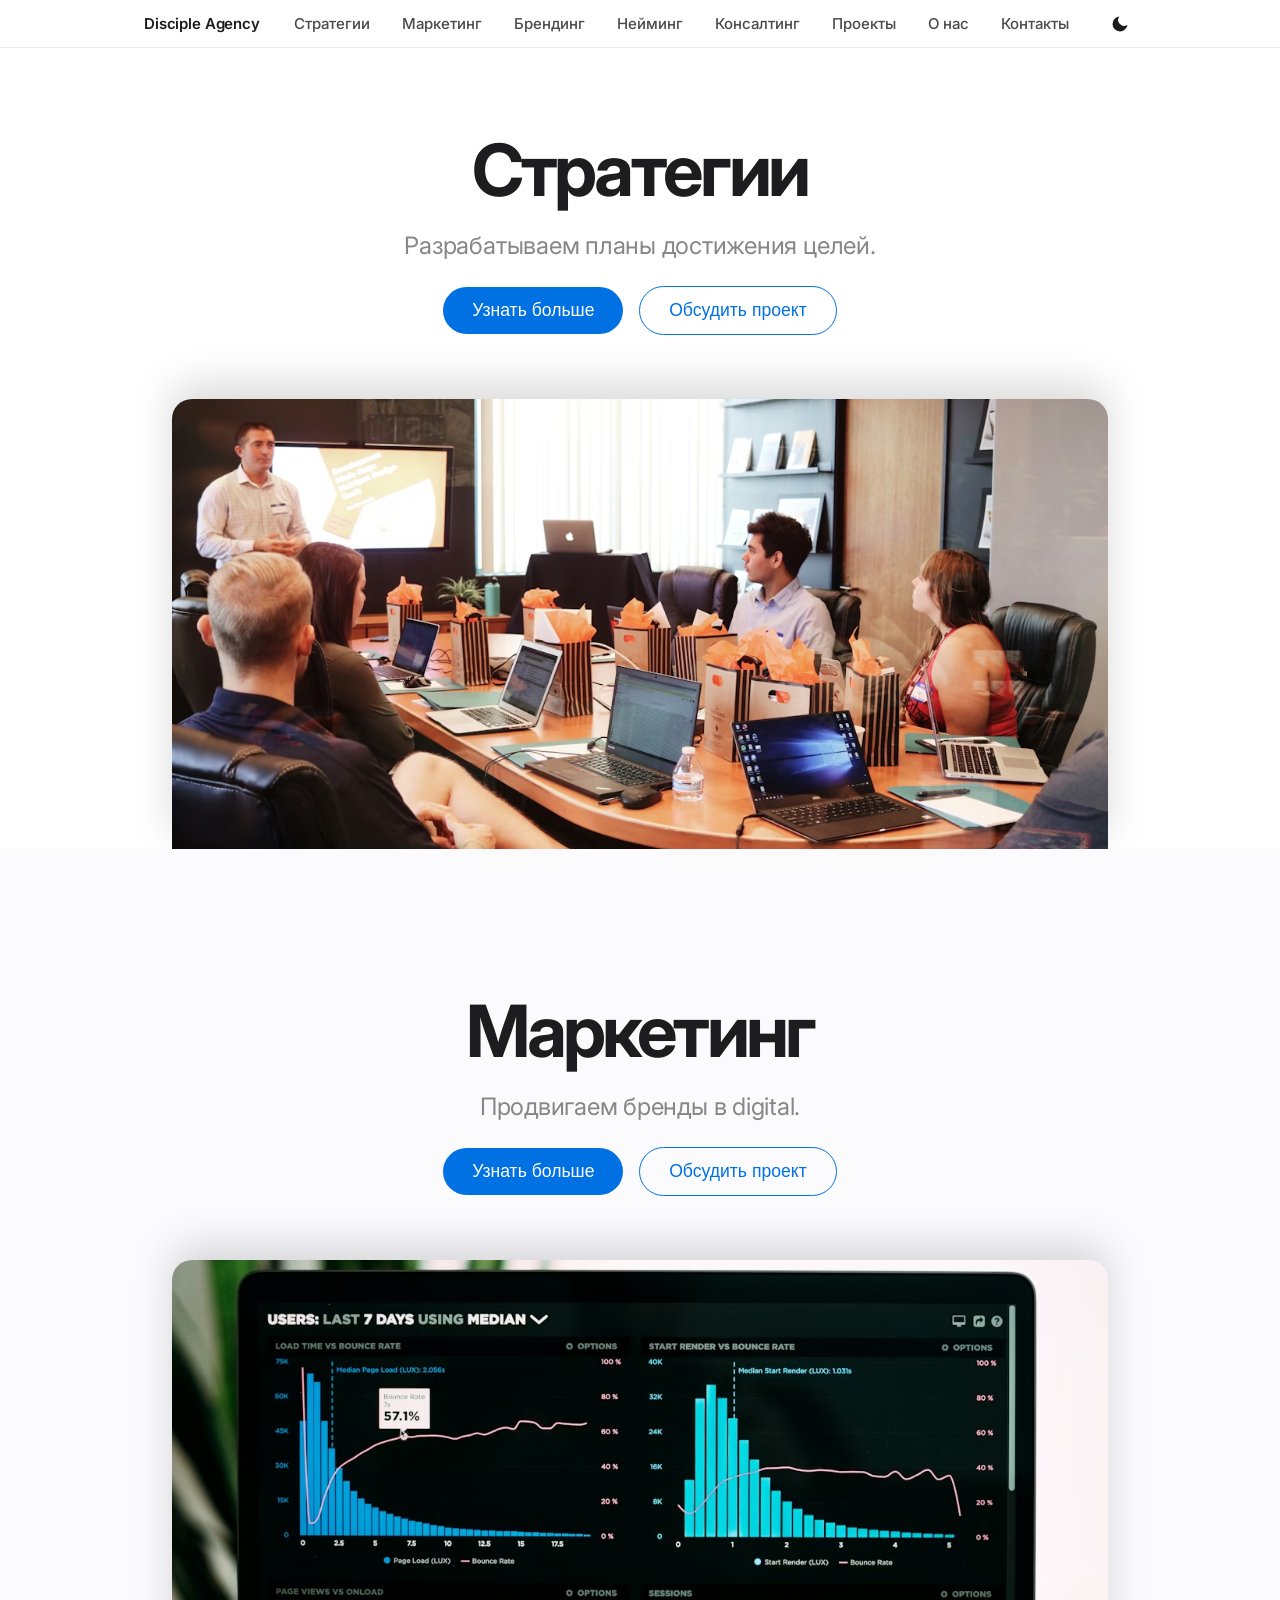
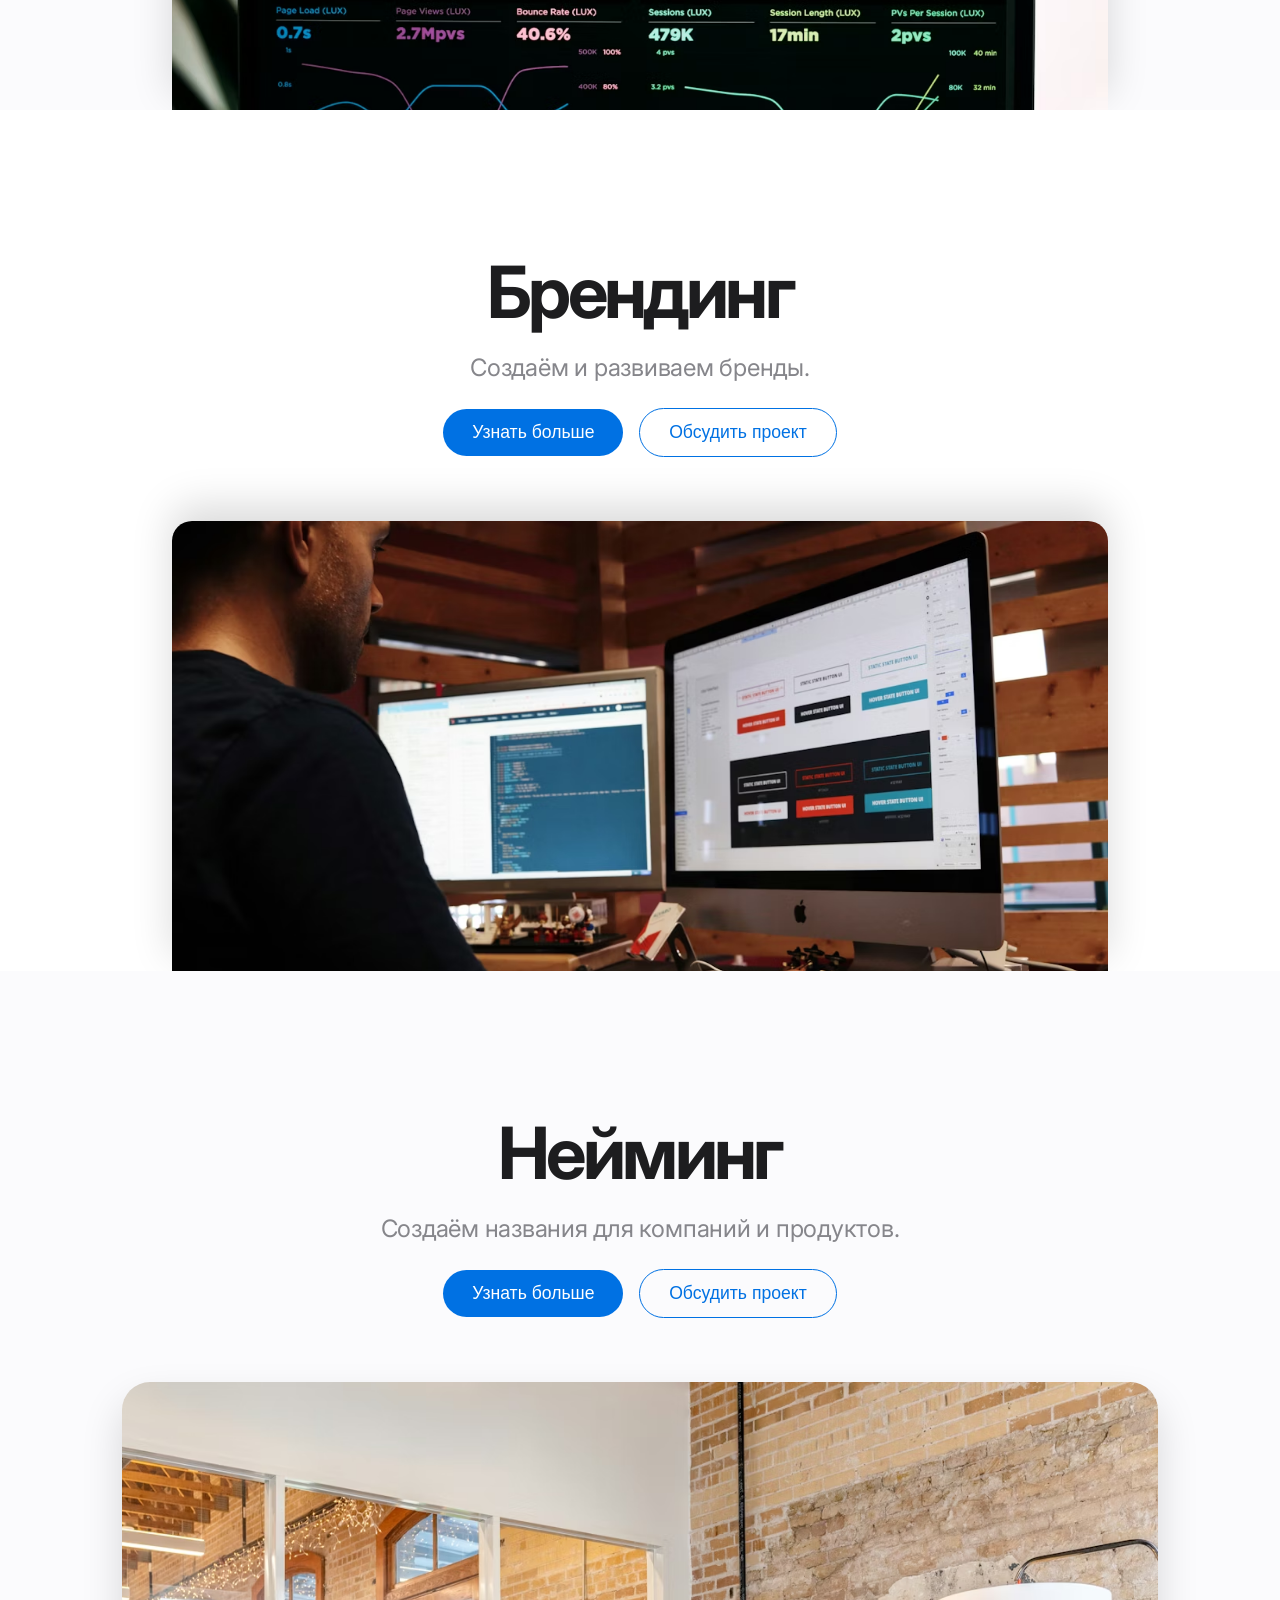
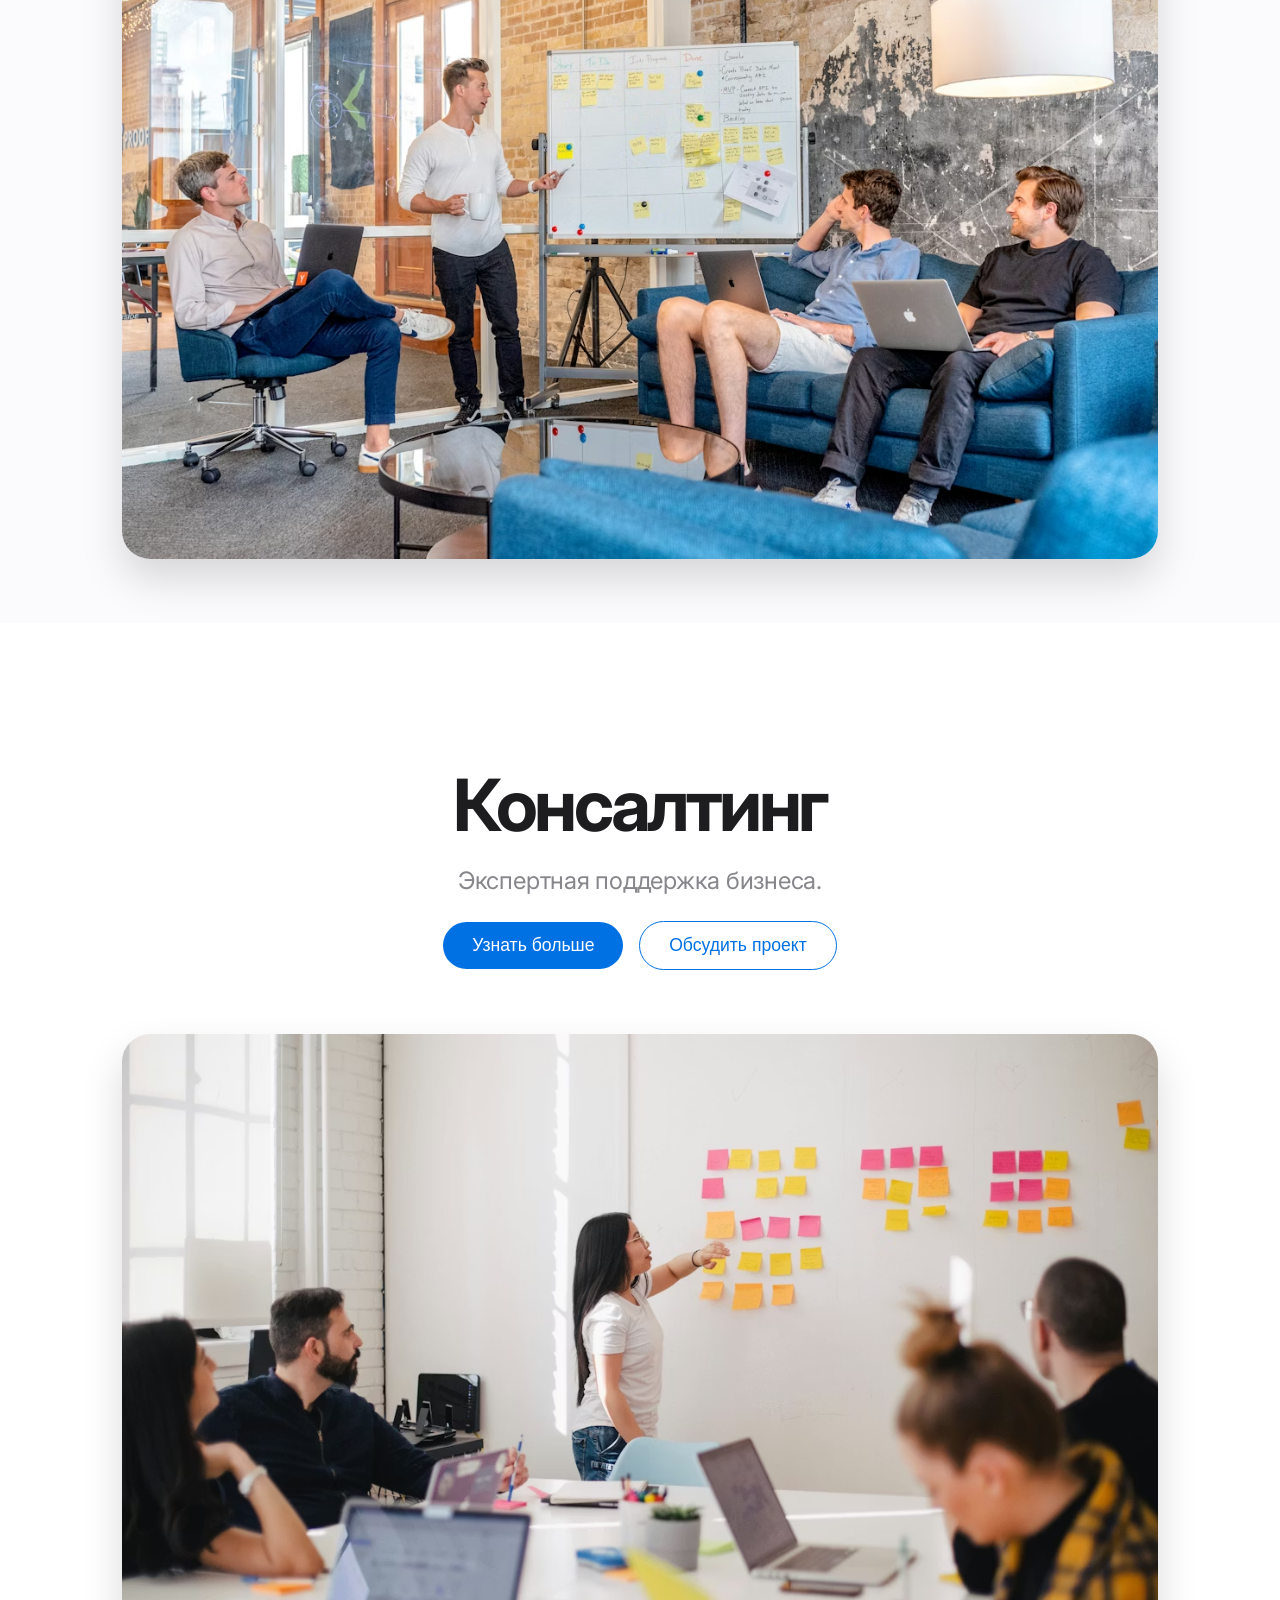
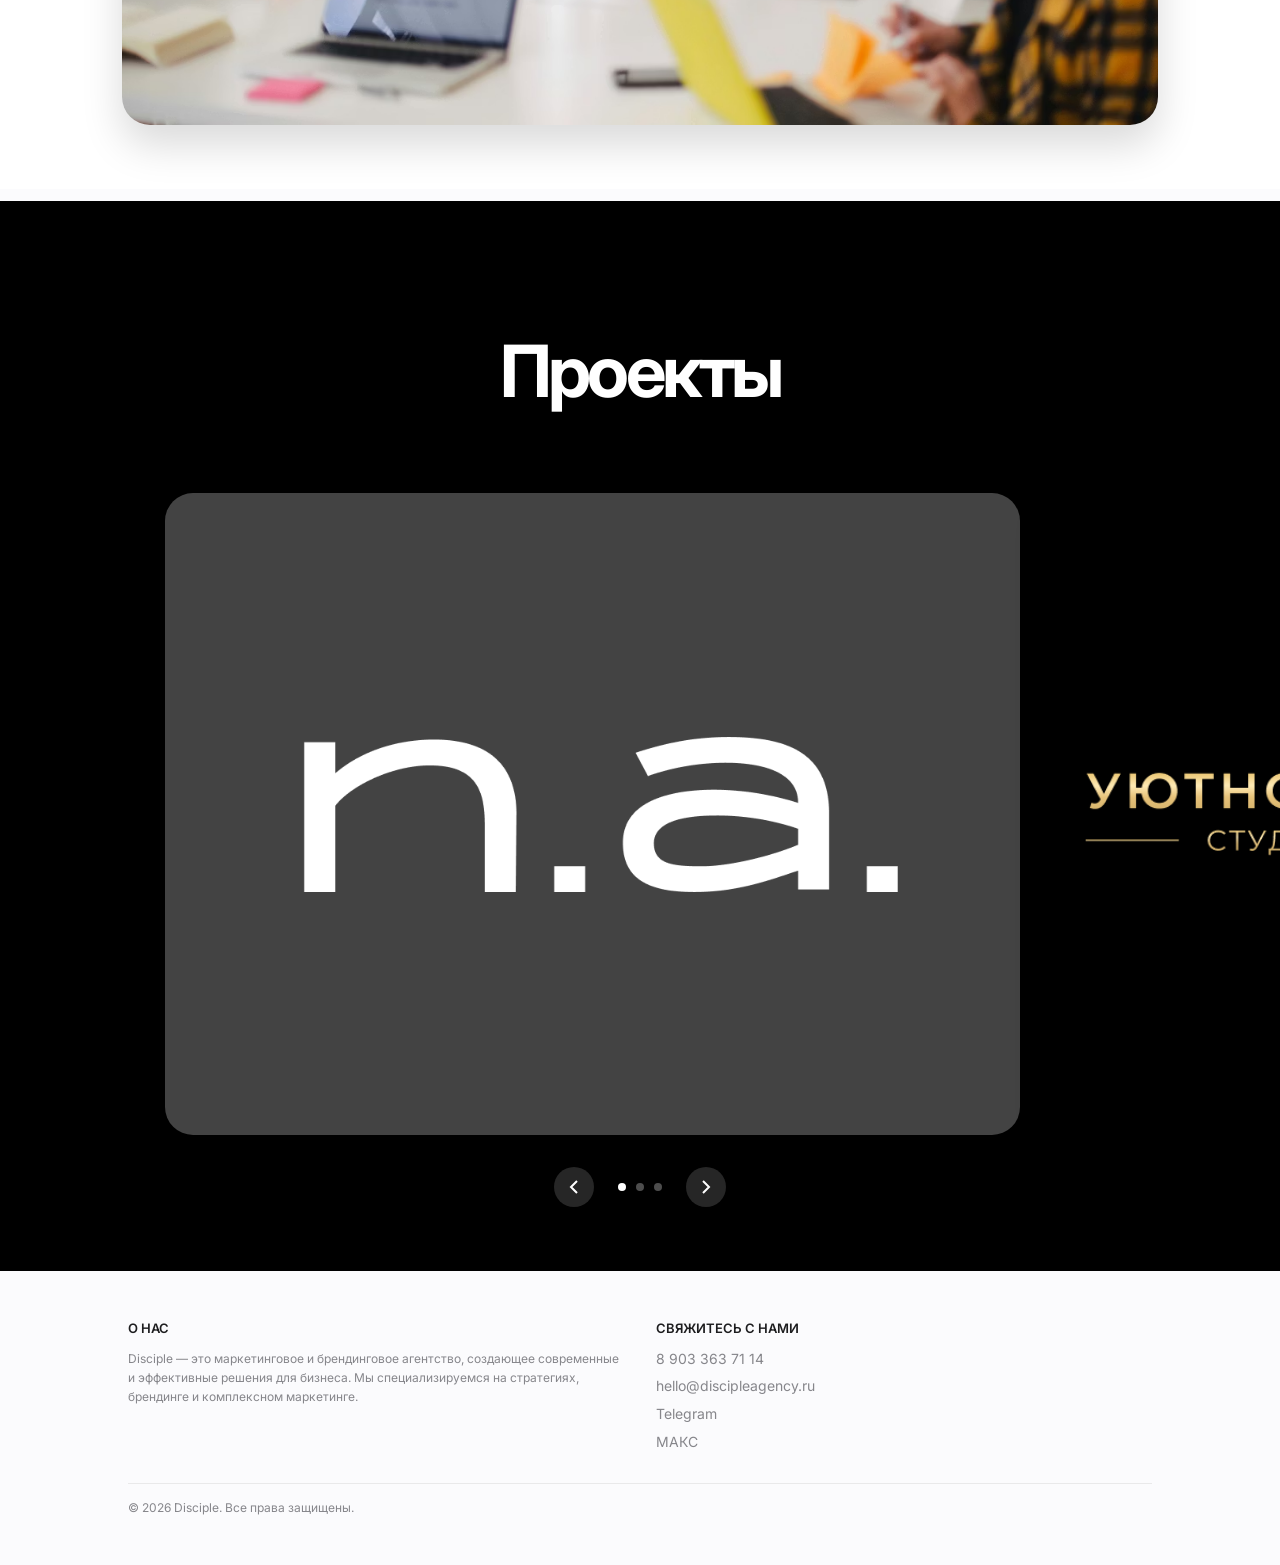
==== commit b991392c: "Add files via upload" ====
--- a/index.html
+++ b/index.html
@@ -18,7 +18,7 @@
                 <a href="#naming">Нейминг</a>
                 <a href="#consulting">Консалтинг</a>
                 <a href="#projects">Проекты</a>
-                <a href="#about">О нас</a>
+                <a href="#" onclick="event.preventDefault(); openModal('about-modal')">О нас</a>
                 <a href="#contact">Контакты</a>
             </nav>
             <div class="header-controls">
@@ -83,7 +83,7 @@
         <section id="naming" class="apple-section static-section gray-bg">
             <div class="section-hero">
                 <h2>Нейминг</h2>
-                <p>Придумываем названия для компаний и продуктов.</p>
+                <p>Создаём названия для компаний и продуктов.</p>
                 <div class="action-buttons">
                     <button class="btn btn-primary" onclick="event.stopPropagation(); openModal('naming-modal')">Узнать больше</button>
                     <button class="btn btn-secondary" onclick="event.stopPropagation(); openContactForm('Нейминг')">Обсудить проект</button>
@@ -106,20 +106,6 @@
             </div>
             <div class="static-img-container">
                 <img src="./public/images/pic5.png" alt="Консалтинг">
-            </div>
-        </section>
-
-        <!-- О НАС -->
-        <section id="about-us" class="apple-section split-section parallax-bg">
-            <div class="split-content max-w-1000 mx-auto grid-2">
-                <div class="text-block">
-                    <h2>О нас</h2>
-                    <p class="desc-text text-left">Disciple Agency — это маркетинговое агентство, создающее минималистичные, современные и эффективные решения для бизнеса. Мы специализируемся на стратегиях, брендинге и комплексном маркетинге, обеспечивая вашему бренду тотальное доминирование на рынке.</p>
-                </div>
-                <div class="image-block achiev-card">
-                    
-                    <img src="./public/images/svid.png" alt="Свидетельство" class="achiev-img br-20">
-                </div>
             </div>
         </section>
 
@@ -163,24 +149,20 @@
         <div class="footer-content">
             <div id="about" class="footer-col">
                 <h4>О НАС</h4>
-                <p>Disciple Agency — это маркетинговое агентство, создающее минималистичные, современные и эффективные решения для бизнеса. Мы специализируемся на стратегиях, брендинге и комплексном маркетинге.</p>
-            </div>
-            <div id="contact" class="footer-col">
-                <h4>КОНТАКТЫ</h4>
-                <p>Свяжитесь с нами</p>
-                <a href="tel:+789033637114" class="phone-link">8 903 363 71 14</a>
+                <p>Disciple — это маркетинговое и брендинговое агентство, создающее современные и эффективные решения для бизнеса. Мы специализируемся на стратегиях, брендинге и комплексном маркетинге.</p>
             </div>
             <div id="social" class="footer-col">
                 <h4>СВЯЖИТЕСЬ С НАМИ</h4>
                 <div class="social-links">
+                    <a href="tel:+789033637114" class="phone-link">8 903 363 71 14</a>
                     <a href="mailto:hello@discipleagency.ru">hello@discipleagency.ru</a>
-                    <a href="https://t.me/natan_anderson" target="_blank">Telegram @natan_anderson</a>
+                    <a href="https://t.me/natan_anderson" target="_blank">Telegram</a>
                     <a href="https://max.ru/u/f9LHodD0cOK2ohU6UWMUIdOQGYH06No6xibVzCJrrPnC4aJIppUf8dnTX9w" target="_blank">МАКС</a>
                 </div>
             </div>
         </div>
         <div class="footer-bottom">
-            <p>&copy; 2026 Disciple Agency. Все права защищены.</p>
+            <p>&copy; 2026 Disciple. Все права защищены.</p>
         </div>
     </footer>
 
@@ -197,18 +179,26 @@
             <div class="grid-3">
                 <div class="product-col">
                     <img src="./public/images/pic1.1.png" alt="Корпоративная стратегия" class="prod-img">
-                    <h3>КОРПОРАТИВНАЯ СТРАТЕГИЯ</h3>
-                    <p class="service-text">Корпоративные стратегии — это компас для роста империи: определяют, куда движется компания в целом, объединяя все направления в единую мощную траекторию. Мы фокусируемся на диверсификации рынков, слияниях и глобальном лидерстве, чтобы ваш бизнес не просто выживал, а доминировал.<br><br>С нашей экспертизой вы получите roadmap для масштабирования, где каждый шаг усиливает бренд и капитал.</p>
+                    <div class="service-text-wrapper">
+                        <h3>КОРПОРАТИВНАЯ СТРАТЕГИЯ</h3>
+                        <p class="service-text">Корпоративные стратегии — это компас для роста империи: определяют, куда движется компания в целом, объединяя все направления в единую мощную траекторию. Мы фокусируемся на диверсификации рынков, слияниях и глобальном лидерстве, чтобы ваш бизнес не просто выживал, а доминировал.</p>
+                        <p class="service-text">С нашей экспертизой вы получите roadmap для масштабирования, где каждый шаг усиливает бренд и капитал.</p>
+                    </div>
                 </div>
                 <div class="product-col">
                     <img src="./public/images/pic1.2.png" alt="Бизнес стратегия" class="prod-img">
-                    <h3>БИЗНЕС СТРАТЕГИЯ</h3>
-                    <p class="service-text">Бизнес-стратегии — сердце конкурентного преимущества: они превращают вызовы рынка в возможности для прорыва. Мы разрабатываем тактики для конкретных направлений — от дифференциации продуктов до лидерства по издержкам, обеспечивая устойчивый рост и лояльность клиентов. Ваш бизнес станет agile-машиной, готовой к трендам.</p>
+                    <div class="service-text-wrapper">
+                        <h3>БИЗНЕС СТРАТЕГИЯ</h3>
+                        <p class="service-text">Бизнес-стратегии — сердце конкурентного преимущества: они превращают вызовы рынка в возможности для прорыва. Мы разрабатываем тактики для конкретных направлений — от дифференциации продуктов до лидерства по издержкам, обеспечивая устойчивый рост и лояльность клиентов. Ваш бизнес станет agile-машиной, готовой к трендам.</p>
+                    </div>
                 </div>
                 <div class="product-col">
                     <img src="./public/images/pic1.3.png" alt="Функциональная стратегия" class="prod-img">
-                    <h3>ФУНКЦИОНАЛЬНАЯ СТРАТЕГИЯ</h3>
-                    <p class="service-text">Функциональные стратегии — это точечные удары по эффективности: маркетинг, финансы, HR и производство работают как слаженный механизм. Мы оптимизируем каждый блок под общую цель — от KPI по продажам до инноваций в цепочке поставок, минимизируя риски и максимизируя ROI.<br><br>Результат: компания, где все на своих местах, а стратегия — на шаг впереди.</p>
+                    <div class="service-text-wrapper">
+                        <h3>ФУНКЦИОНАЛЬНАЯ СТРАТЕГИЯ</h3>
+                        <p class="service-text">Функциональные стратегии — это точечные удары по эффективности: маркетинг, финансы, HR и производство работают как слаженный механизм. Мы оптимизируем каждый блок под общую цель — от KPI по продажам до инноваций в цепочке поставок, минимизируя риски и максимизируя ROI.</p>
+                        <p class="service-text">Результат: компания, где все на своих местах, а стратегия — на шаг впереди.</p>
+                    </div>
                 </div>
             </div>
         </div>
@@ -216,7 +206,7 @@
 
     <!-- Модалка Маркетинг -->
     <div id="marketing-modal" class="fullscreen-modal gray-bg">
-        <button class="modal-close" onclick="closeModal('marketing-modal')">
+        <button class="modal-close btn-modal-back" onclick="closeModal('marketing-modal')">
             <svg width="20" height="20" viewBox="0 0 24 24" fill="none" stroke="currentColor" stroke-width="2.5"><path d="M15 18l-6-6 6-6"/></svg>
             Назад
         </button>
@@ -224,25 +214,48 @@
             <h2 class="modal-title">Маркетинг</h2>
             <div class="grid-3">
                 <div class="product-col">
-                    <img src="./public/images/pic2.2.png" alt="Цифровой Маркетинг" class="prod-img">
-                    <h3>ЦИФРОВОЙ (DIGITAL)<br>МАРКЕТИНГ</h3>
-                    <p class="service-text">Наша команда не только продвигает ваш бренд в интернете, но и создаёт для вас уникальные веб-решения: будь то интернет-магазины с удобным интерфейсом, одностраничные рекламные сайты, которые зацепят клиента с первого взгляда, или корпоративные сайты, отражающие индивидуальность вашего бизнеса.</p>
+                    <img src="./public/images/pic2.2.png" alt="Диджитал Маркетинг" class="prod-img">
+                    <div class="service-text-wrapper">
+                        <h3>ДИДЖИТАЛ МАРКЕТИНГ</h3>
+                        <p class="service-text">Наша команда не только продвигает ваш бренд в интернете, но и создаёт для вас уникальные веб-решения: будь то интернет-магазины с удобным интерфейсом, одностраничные рекламные сайты, которые зацепят клиента с первого взгляда, или корпоративные сайты, отражающие индивидуальность вашего бизнеса.</p>
+                    </div>
                 </div>
                 <div class="product-col">
                     <img src="./public/images/pic2.3.png" alt="SEO" class="prod-img">
-                    <h3>SEO</h3>
-                    <p class="service-text">Помогаем вашим сайтам подниматься в топ поисковых систем: от подбора ключевых слов до креативных стратегии контента и бесшовной технической оптимизации.</p>
+                    <div class="service-text-wrapper">
+                        <h3>SEO</h3>
+                        <p class="service-text">Помогаем вашим сайтам подниматься в топ поисковых систем от подбора ключевых слов до креативной стратегии контента и бесшовной технической оптимизации.</p>
+                    </div>
                 </div>
                 <div class="product-col">
                     <img src="./public/images/pic2.4.png" alt="SMM" class="prod-img">
-                    <h3>SMM</h3>
-                    <p class="service-text">Создаем SMM присутствие для вашего бренда в ключевых русскоязычных платформах: от VK и Telegram до Яндекс Дзен. Полный цикл — от нуля до ежедневного роста аудитории и конверсий.</p>
-                    <ul class="service-list text-left">
-                        <li><b>Разработка VK-страницы</b>: уникальный дизайн, контент-план, автоматизация постинга и вовлечение сообщества.</li>
-                        <li><b>Ведение Telegram-канала</b>: контент под вашу ЦА, рассылки, опросы, интеграция с ботами.</li>
-                        <li><b>Создание чат-ботов</b>: умные чат-боты для Telegram/VK, поддержка 24/7, сбор лидов.</li>
-                        <li><b>Оформление и ведение Дзена</b>: нативный контент с SEO, наращиваем просмотры и трафик на сайт.</li>
-                    </ul>
+                    <div class="service-text-wrapper">
+                        <h3>SMM</h3>
+                        <p class="service-text">Создаем SMM присутствие для вашего бренда в ключевых русскоязычных платформах от VK и Telegram до Яндекс Дзен. Осуществляем полный цикл от нуля до ежедневного роста аудитории и конверсий.</p>
+                        <p class="service-text"><b>Разработка VK-страницы</b> уникальный дизайн, контент-план, автоматизация постинга и вовлечение сообщества.</p>
+                        <p class="service-text"><b>Ведение Telegram-канала</b> создание контента под вашу ЦА, рассылки, опросы, интеграция с ботами.</p>
+                        <p class="service-text"><b>Создание чат-ботов</b> умные чат-боты для Telegram и VK, поддержка 24/7, автоматический сбор лидов.</p>
+                        <p class="service-text"><b>Оформление и ведение Дзена</b> нативный контент с SEO, наращивание просмотров и постоянный трафик на сайт.</p>
+                    </div>
+                </div>
+            </div>
+        </div>
+    </div>
+
+    <!-- Модалка О НАС -->
+    <div id="about-modal" class="fullscreen-modal gray-bg">
+        <button class="modal-close btn-modal-back" onclick="closeModal('about-modal')">
+            <svg width="20" height="20" viewBox="0 0 24 24" fill="none" stroke="currentColor" stroke-width="2.5"><path d="M15 18l-6-6 6-6"/></svg>
+            Назад
+        </button>
+        <div class="modal-content">
+            <h2 class="modal-title">О нас</h2>
+            <div class="split-content max-w-1000 mx-auto grid-2">
+                <div class="text-block">
+                    <p class="desc-text text-left" style="font-size: 1.35rem; line-height: 1.7;">Disciple — это маркетинговое и брендинговое агентство, создающее современные и эффективные решения для бизнеса. Мы специализируемся на стратегиях, брендинге и комплексном маркетинге, обеспечивая вашему бренду тотальное доминирование на рынке.</p>
+                </div>
+                <div class="image-block achiev-card">
+                    <img src="./public/images/svid.png" alt="Свидетельство" class="achiev-img br-20">
                 </div>
             </div>
         </div>
@@ -250,37 +263,58 @@
 
     <!-- Модалка Брендинг -->
     <div id="branding-modal" class="fullscreen-modal">
-        <button class="modal-close" onclick="closeModal('branding-modal')">
-            <svg width="20" height="20" viewBox="0 0 24 24" fill="none" stroke="currentColor" stroke-width="2.5"><path d="M15 18l-6-6 6-6"/></svg>
-            Назад
-        </button>
-        <div class="modal-content text-modal-content">
+        <button class="modal-close btn-modal-back" onclick="closeModal('branding-modal')">
+            <svg width="20" height="20" viewBox="0 0 24 24" fill="none" stroke="currentColor" stroke-width="2.5"><path d="M15 18l-6-6 6-6"/></svg>
+            Назад
+        </button>
+        <div class="modal-content">
             <h2 class="modal-title">Брендинг</h2>
-            <p>Сильный бренд — это эмоции и доверие, которые превращают зрителей в постоянных клиентов.<br><br>Мы берём вашу идею и делаем из неё узнаваемый бренд: анализируем аудиторию, создаём стиль.</p>
+            <div class="split-content max-w-1000 mx-auto grid-2">
+                <div class="text-block">
+                    <p class="desc-text text-left" style="font-size: 1.35rem; line-height: 1.7;">Сильный бренд — это эмоции и доверие, которые превращают зрителей в постоянных клиентов.<br><br>Мы берём вашу идею и делаем из неё узнаваемый бренд: анализируем аудиторию, создаём уникальный стиль и позиционирование.</p>
+                </div>
+                <div class="image-block achiev-card">
+                    <img src="./public/images/pic3.png" alt="Брендинг" class="achiev-img br-20" style="object-fit: cover; max-height: 400px; width: 100%;">
+                </div>
+            </div>
         </div>
     </div>
 
     <!-- Модалка Нейминг -->
     <div id="naming-modal" class="fullscreen-modal gray-bg">
-        <button class="modal-close" onclick="closeModal('naming-modal')">
-            <svg width="20" height="20" viewBox="0 0 24 24" fill="none" stroke="currentColor" stroke-width="2.5"><path d="M15 18l-6-6 6-6"/></svg>
-            Назад
-        </button>
-        <div class="modal-content text-modal-content">
+        <button class="modal-close btn-modal-back" onclick="closeModal('naming-modal')">
+            <svg width="20" height="20" viewBox="0 0 24 24" fill="none" stroke="currentColor" stroke-width="2.5"><path d="M15 18l-6-6 6-6"/></svg>
+            Назад
+        </button>
+        <div class="modal-content">
             <h2 class="modal-title">Нейминг</h2>
-            <p>Создаём нейминги как ювелирное изделие: из анализа, креатива и тестов рождается имя, которое работает на ваш бизнес.</p>
+            <div class="split-content max-w-1000 mx-auto grid-2">
+                <div class="text-block">
+                    <p class="desc-text text-left" style="font-size: 1.35rem; line-height: 1.7;">Создаём названия как ювелирное изделие: из глубокого анализа, творческого креатива и тестирования гипотез рождается имя, которое будет безотказно работать на ваш бизнес десятилетиями.</p>
+                </div>
+                <div class="image-block achiev-card">
+                    <img src="./public/images/pic4.png" alt="Нейминг" class="achiev-img br-20" style="object-fit: cover; max-height: 400px; width: 100%;">
+                </div>
+            </div>
         </div>
     </div>
 
     <!-- Модалка Консалтинг -->
     <div id="consulting-modal" class="fullscreen-modal">
-        <button class="modal-close" onclick="closeModal('consulting-modal')">
-            <svg width="20" height="20" viewBox="0 0 24 24" fill="none" stroke="currentColor" stroke-width="2.5"><path d="M15 18l-6-6 6-6"/></svg>
-            Назад
-        </button>
-        <div class="modal-content text-modal-content">
+        <button class="modal-close btn-modal-back" onclick="closeModal('consulting-modal')">
+            <svg width="20" height="20" viewBox="0 0 24 24" fill="none" stroke="currentColor" stroke-width="2.5"><path d="M15 18l-6-6 6-6"/></svg>
+            Назад
+        </button>
+        <div class="modal-content">
             <h2 class="modal-title">Консалтинг</h2>
-            <p>Проводим квалифицированную консультацию по маркетингу и за 60 минут разбираем Вашу ситуацию в реальном времени.<br><br>Результат: 3-5 конкретных шагов для роста и план на месяц (чек-лист).</p>
+            <div class="split-content max-w-1000 mx-auto grid-2">
+                <div class="text-block">
+                    <p class="desc-text text-left" style="font-size: 1.35rem; line-height: 1.7;">Проводим квалифицированную консультацию по маркетингу и за 60 минут разбираем Вашу ситуацию в реальном времени.<br><br>Результат: 3-5 конкретных тактических шагов для мгновенного роста и детальный чек-лист на ближайший месяц.</p>
+                </div>
+                <div class="image-block achiev-card">
+                    <img src="./public/images/pic5.png" alt="Консалтинг" class="achiev-img br-20" style="object-fit: cover; max-height: 400px; width: 100%;">
+                </div>
+            </div>
         </div>
     </div>
 
@@ -301,18 +335,16 @@
                    
                    <div class="grid-2">
                        <img src="./public/images/na1.png" alt="Дизайн N.A. 1" class="project-img">
-                       <img src="./public/images/na2.png" alt="Дизайн N.A. 2" class="project-img">
-                       <img src="./public/images/na3.png" alt="Дизайн N.A. 3" class="project-img">
-                       <img src="./public/images/na4.png" alt="Дизайн N.A. 4" class="project-img">
+                       <img src="./public/images/na2.jpg" alt="Дизайн N.A. 2" class="project-img">
+                       <img src="./public/images/na3.jpg" alt="Дизайн N.A. 3" class="project-img">
+                       <img src="./public/images/na4.jpg" alt="Дизайн N.A. 4" class="project-img">
                    </div>
                    
-                   <h3>Что мы сделали (наши фишки)</h3>
-                   <ul class="results-list">
-                       <li><strong>Нейминг:</strong> Разработали звучное и стильное название бренда — «натан андерсон» (Nathan Anderson), а также авторские названия для каждой линейки (костюмы «ПАЛАЦЦО», «ИНСЕРТО», платья «ЛУНГО», «САЛЬДО»).</li>
-                       <li><strong>Брендинг и Упаковка соцсетей:</strong> Сформировали уникальное позиционирование — «Одежда с тихой роскошью». Полностью создали и оформили страницу ВКонтакте (визуальный стиль, цвета, дизайн).</li>
-                       <li><strong>Стратегия и Консалтинг:</strong> Выстроили продуктовую матрицу (от базовых футболок до премиальных костюмов).</li>
-                       <li><strong>Маркетинг:</strong> Создали интернет-магазин с продуманным UI/UX, внедрили систему быстрых заказов, промокодов и связали сайт с соцсетями.</li>
-                   </ul>
+                   <h3>Что мы сделали</h3>
+                   <p><strong>Нейминг:</strong> Разработали звучное и стильное название бренда — «натан андерсон» (Nathan Anderson), а также авторские названия для каждой линейки (костюмы «ПАЛАЦЦО», «ИНСЕРТО», платья «ЛУНГО», «САЛЬДО»).</p>
+                   <p><strong>Брендинг и Упаковка соцсетей:</strong> Сформировали уникальное позиционирование — «Одежда с тихой роскошью». Полностью создали и оформили страницу ВКонтакте (визуальный стиль, цвета, дизайн).</p>
+                   <p><strong>Стратегия и Консалтинг:</strong> Выстроили продуктовую матрицу (от базовых футболок до премиальных костюмов).</p>
+                   <p><strong>Маркетинг:</strong> Создали интернет-магазин с продуманным UI/UX, внедрили систему быстрых заказов, промокодов и связали сайт с соцсетями.</p>
                    
                    <h3>Результаты</h3>
                    <p>Бренд успешно функционирует и продает коллекции по всей РФ. Создана узнаваемая торговая марка с лояльной аудиторией и стильным представительством.</p>
@@ -331,24 +363,22 @@
             <div class="project-details">
                 <img src="./public/images/логоколяокна.png" alt="КОЛЯ ОКНА" class="project-hero-img">
                 <div class="case-study-body">
-                   <p class="sub-desc">Монтаж межкомнатных и металлических дверей, окон и балконов в Москве и МО</p>
+                   <p class="sub-desc">Монтаж и установка окон, межкомнатных и металлических дверей</p>
                    <h3>Краткая история</h3>
                    <p>Строительная ниша перегрета, и выделиться в ней сложно. Заказчику требовалось понятное, человечное лицо бизнеса. Мы взяли на себя всё: от разработки имени до упаковки каталога, лидогенерации и создания фирменного сообщества в соцсетях.</p>
                    
                    <div class="grid-2">
                        <img src="./public/images/kol1.png" alt="Коля Окна Работы 1" class="project-img">
                        <img src="./public/images/kol2.png" alt="Коля Окна Работы 2" class="project-img">
-                       <img src="./public/images/kol3.png" alt="Коля Окна Работы 3" class="project-img">
+                       <img src="./public/images/kol3.jpg" alt="Коля Окна Работы 3" class="project-img">
                        <img src="./public/images/kol4.png" alt="Коля Окна Работы 4" class="project-img">
                    </div>
                    
-                   <h3>Что мы сделали (наши фишки)</h3>
-                   <ul class="results-list">
-                       <li><strong>Нейминг:</strong> Придумали дружелюбное и запоминающееся название «Коля Окна», которое сокращает дистанцию с клиентом.</li>
-                       <li><strong>Брендинг и SMM-дизайн:</strong> Упаковали визуальный стиль сайта для технически сложных продуктов. Отрисовали страницу ВКонтакте, превратив ее в удобную витрину работ.</li>
-                       <li><strong>Стратегия:</strong> Сегментировали услуги (Окна, Двери, Балконы) и выстроили матрицу цен для охвата разной аудитории.</li>
-                       <li><strong>Маркетинг:</strong> Внедрили мощные инструменты лидогенерации — акцент на «бесплатный замер» и быструю консультацию.</li>
-                   </ul>
+                   <h3>Что мы сделали</h3>
+                   <p><strong>Нейминг:</strong> Придумали дружелюбное и запоминающееся название «Коля Окна», которое сокращает дистанцию с клиентом.</p>
+                   <p><strong>Брендинг и SMM-дизайн:</strong> Упаковали визуальный стиль сайта для технически сложных продуктов. Отрисовали страницу ВКонтакте, превратив ее в удобную витрину работ.</p>
+                   <p><strong>Стратегия:</strong> Сегментировали услуги (Окна, Двери, Балконы) и выстроили матрицу цен для охвата разной аудитории.</p>
+                   <p><strong>Маркетинг:</strong> Внедрили мощные инструменты лидогенерации — акцент на «бесплатный замер» и быструю консультацию.</p>
                    
                    <h3>Результаты</h3>
                    <p>Бизнес получил «человечное» лицо и стабильный поток заявок на монтаж конструкций через связку «Сайт + полностью упакованная группа ВКонтакте».</p>
@@ -377,13 +407,11 @@
                        <img src="./public/images/ui3.png" alt="Интерьер 3" class="project-img" style="grid-column: 1 / -1; aspect-ratio: 21/9;">
                    </div>
                    
-                   <h3>Что мы сделали (наши фишки)</h3>
-                   <ul class="results-list">
-                       <li><strong>Нейминг и Брендинг:</strong> Название «Уютное Пространство» и позиционирование: «Превращаем квартиры в настоящие оазисы». Разработан единый дизайн-код для всех площадок присутствия.</li>
-                       <li><strong>Стратегия:</strong> Внедрили в модель убойные гарантии: соблюдение сроков, гарантия 3 года и прозрачная оплата.</li>
-                       <li><strong>Маркетинг:</strong> Придумали услугу для снятия возражений — бесплатная круглосуточная трансляция ремонта через видеокамеры на объекте.</li>
-                       <li><strong>Копирайтинг:</strong> Создали мощный блок FAQ, написали живые кейсы, работающие на сайте и в VK.</li>
-                   </ul>
+                   <h3>Что мы сделали</h3>
+                   <p><strong>Нейминг и Брендинг:</strong> Название «Уютное Пространство» и позиционирование: «Превращаем квартиры в настоящие оазисы». Разработан единый дизайн-код для всех площадок присутствия.</p>
+                   <p><strong>Стратегия:</strong> Внедрили в модель убойные гарантии: соблюдение сроков, гарантия 3 года и прозрачная оплата.</p>
+                   <p><strong>Маркетинг:</strong> Придумали услугу для снятия возражений — бесплатная круглосуточная трансляция ремонта через видеокамеры на объекте.</p>
+                   <p><strong>Копирайтинг:</strong> Создали мощный блок FAQ, написали живые кейсы, работающие на сайте и в VK.</p>
                    
                    <h3>Результаты</h3>
                    <p>Студия позиционируется как надежный эксперт (150+ проектов). Упаковка позволила сформировать лист ожидания из клиентов на 4–6 недель вперед.</p>
@@ -407,7 +435,7 @@
                 <!-- Anti-spam honeypot -->
                 <input type="text" name="_honey" style="display:none">
                 <!-- Subject for email -->
-                <input type="hidden" name="_subject" value="Новая заявка с сайта Disciple Agency!">
+                <input type="hidden" name="_subject" value="Новая заявка с сайта Disciple!">
                 <!-- Target URL after submission -->
                 <input type="hidden" name="_next" value="https://example.com/thanks.html">
                 <!-- Disable Captcha optionally -->
--- a/styles.css
+++ b/styles.css
@@ -108,8 +108,8 @@
 .nav-links a {
     color: var(--text-black);
     text-decoration: none;
-    font-size: 12px;
-    font-weight: 400;
+    font-size: 15px;
+    font-weight: 500;
     opacity: 0.8;
     transition: opacity 0.3s;
 }
@@ -535,36 +535,37 @@
 }
 
 .modal-close {
-    position: sticky;
-    top: 0;
-    left: 0;
-    width: 100%;
-    background: rgba(255,255,255,0.8);
+    position: fixed;
+    top: 1.5rem;
+    left: 1.5rem;
+    background: rgba(255,255,255,0.85);
     backdrop-filter: saturate(180%) blur(20px);
-    padding: 1rem 2rem;
-    display: flex;
-    align-items: center;
-    gap: 0.5rem;
-    border: none;
-    font-size: 1.1rem;
+    padding: 0.8rem 1.6rem;
+    display: inline-flex;
+    align-items: center;
+    gap: 0.6rem;
+    border: 1.5px solid rgba(0,113,227,0.3);
+    border-radius: 30px;
+    font-size: 1.05rem;
     font-weight: 500;
     cursor: pointer;
-    z-index: 10;
+    z-index: 3000;
     color: #0071e3;
-    transition: color 0.3s;
+    transition: all 0.3s cubic-bezier(0.25, 1, 0.5, 1);
+    box-shadow: 0 4px 15px rgba(0,0,0,0.05);
 }
 .modal-close:hover {
-    color: #0077ed;
-}
-
-.fullscreen-modal.gray-bg .modal-close {
-    background: rgba(251,251,253,0.8);
+    background: #0071e3;
+    color: #ffffff;
+    border-color: #0071e3;
+    box-shadow: 0 6px 20px rgba(0,113,227,0.25);
+    transform: translateY(-2px);
 }
 
 .modal-content {
     max-width: 1200px;
     margin: 0 auto;
-    padding: 4rem 2rem 6rem;
+    padding: 7rem 2rem 6rem;
 }
 
 .modal-title {
@@ -573,6 +574,30 @@
     letter-spacing: -0.04em;
     margin-bottom: 4rem;
     text-align: center;
+}
+
+.service-text-wrapper h3 {
+    font-size: 1.5rem;
+    margin-bottom: 1.5rem;
+    letter-spacing: -0.01em;
+    line-height: 1.3;
+}
+
+.service-text, .desc-text {
+    font-size: 1.1rem;
+    line-height: 1.6;
+    color: var(--text-gray);
+    text-align: justify;
+    hyphens: auto;
+    -webkit-hyphens: auto;
+    -moz-hyphens: auto;
+    -ms-hyphens: auto;
+    margin-bottom: 1.2rem;
+    word-wrap: break-word;
+}
+
+.service-text:last-child {
+    margin-bottom: 0;
 }
 
 /* Detailed Case Studies */
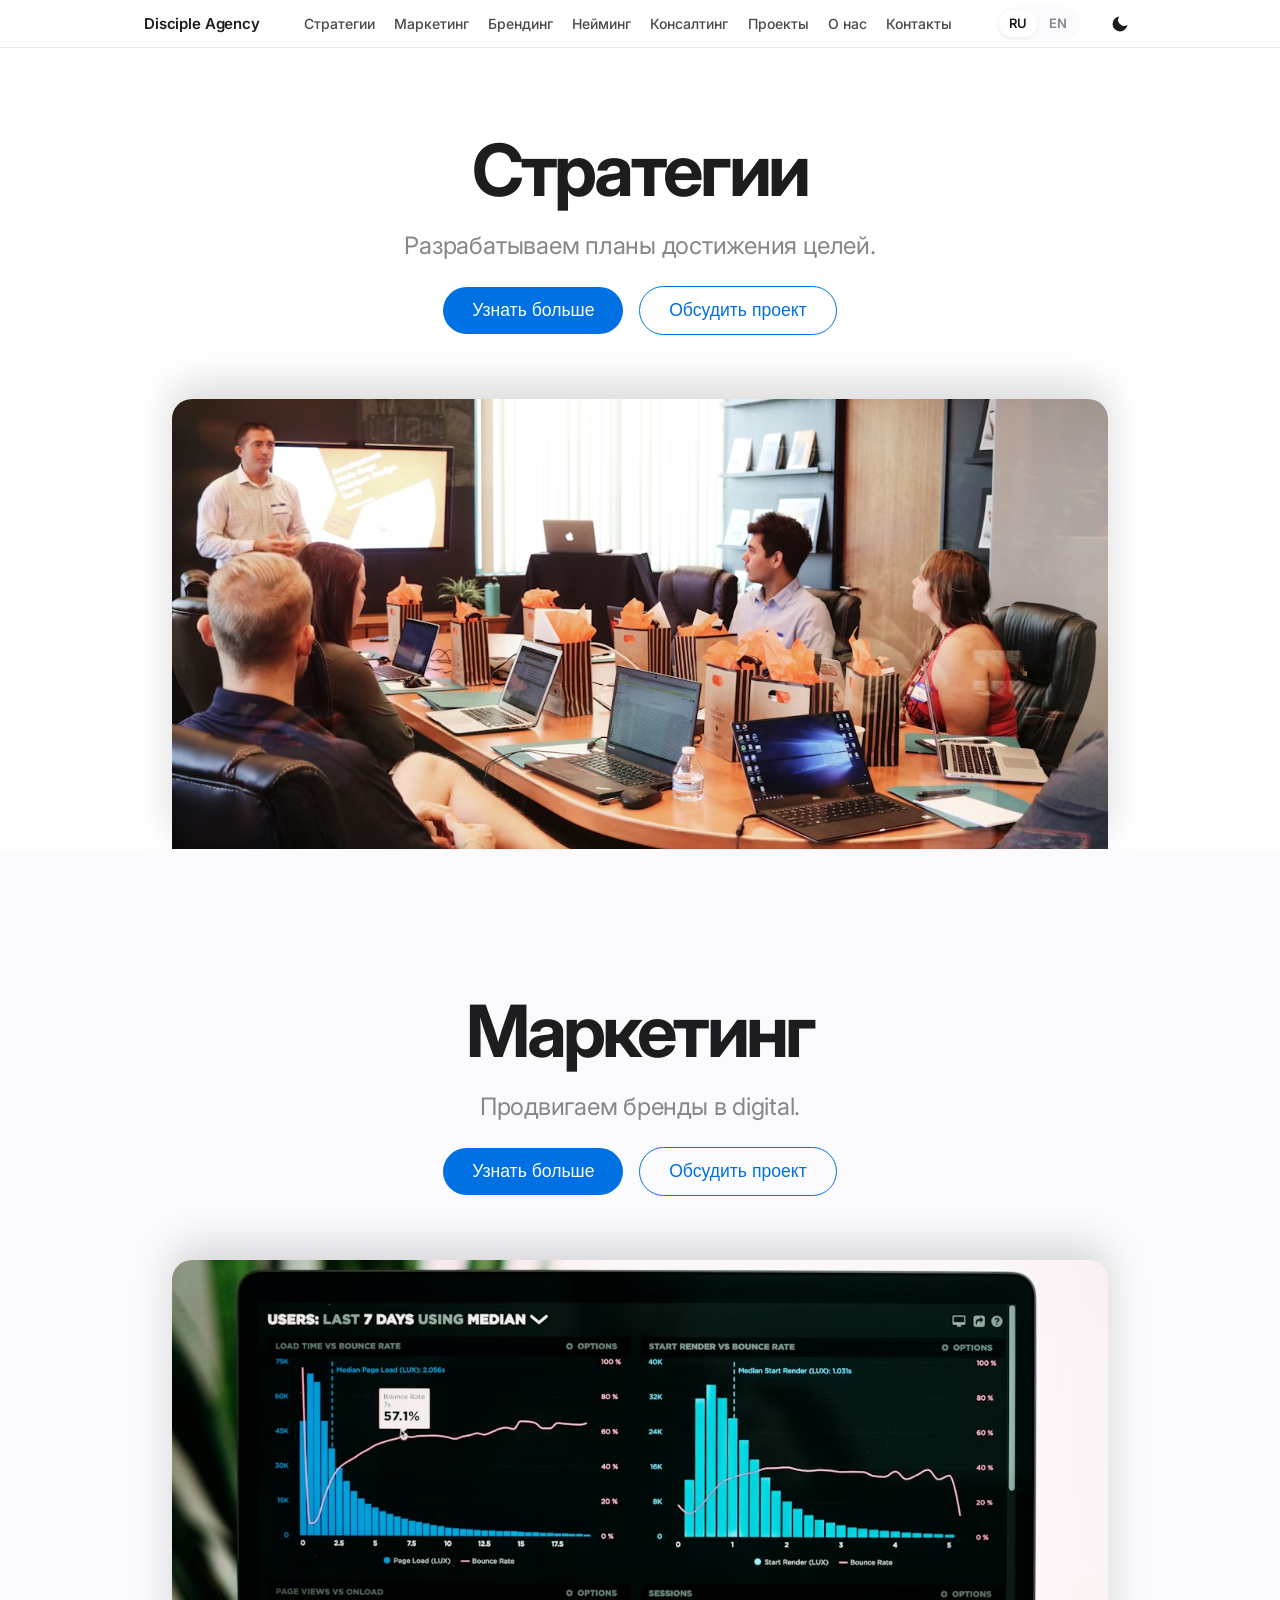
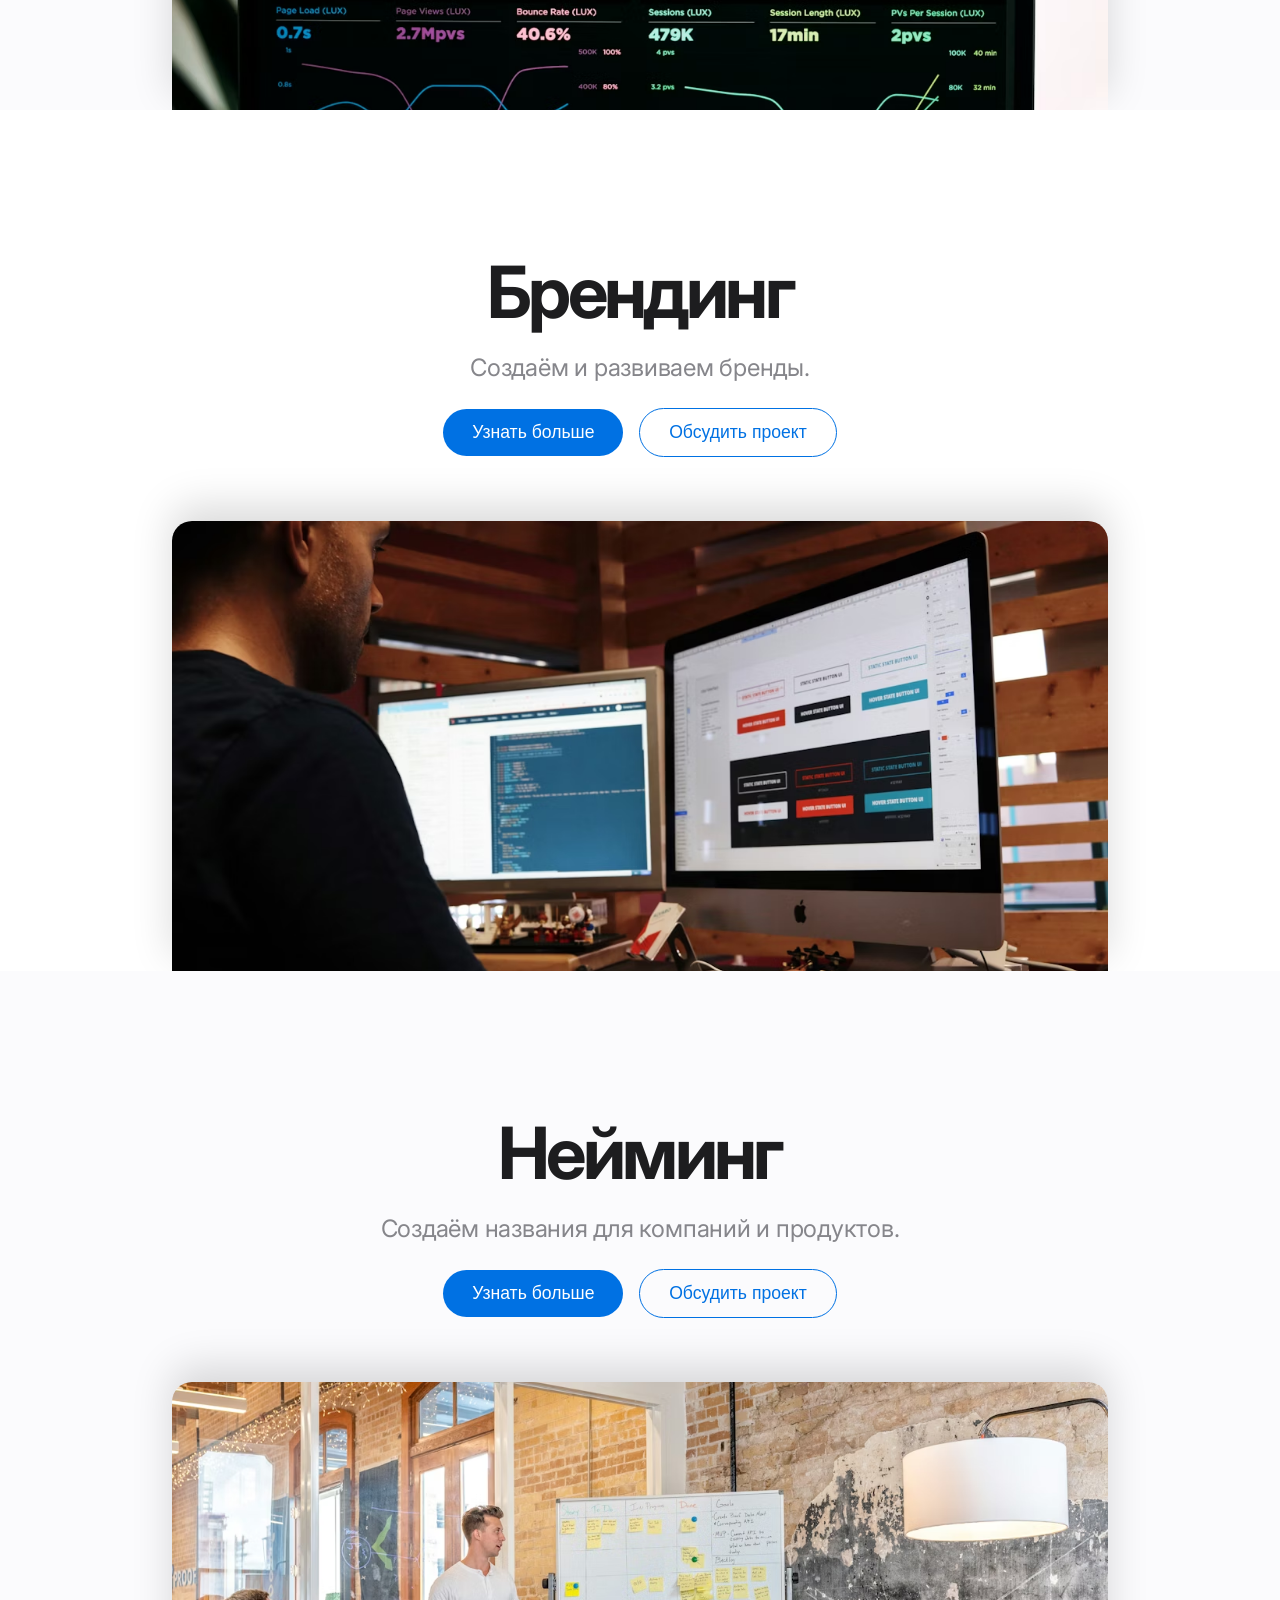
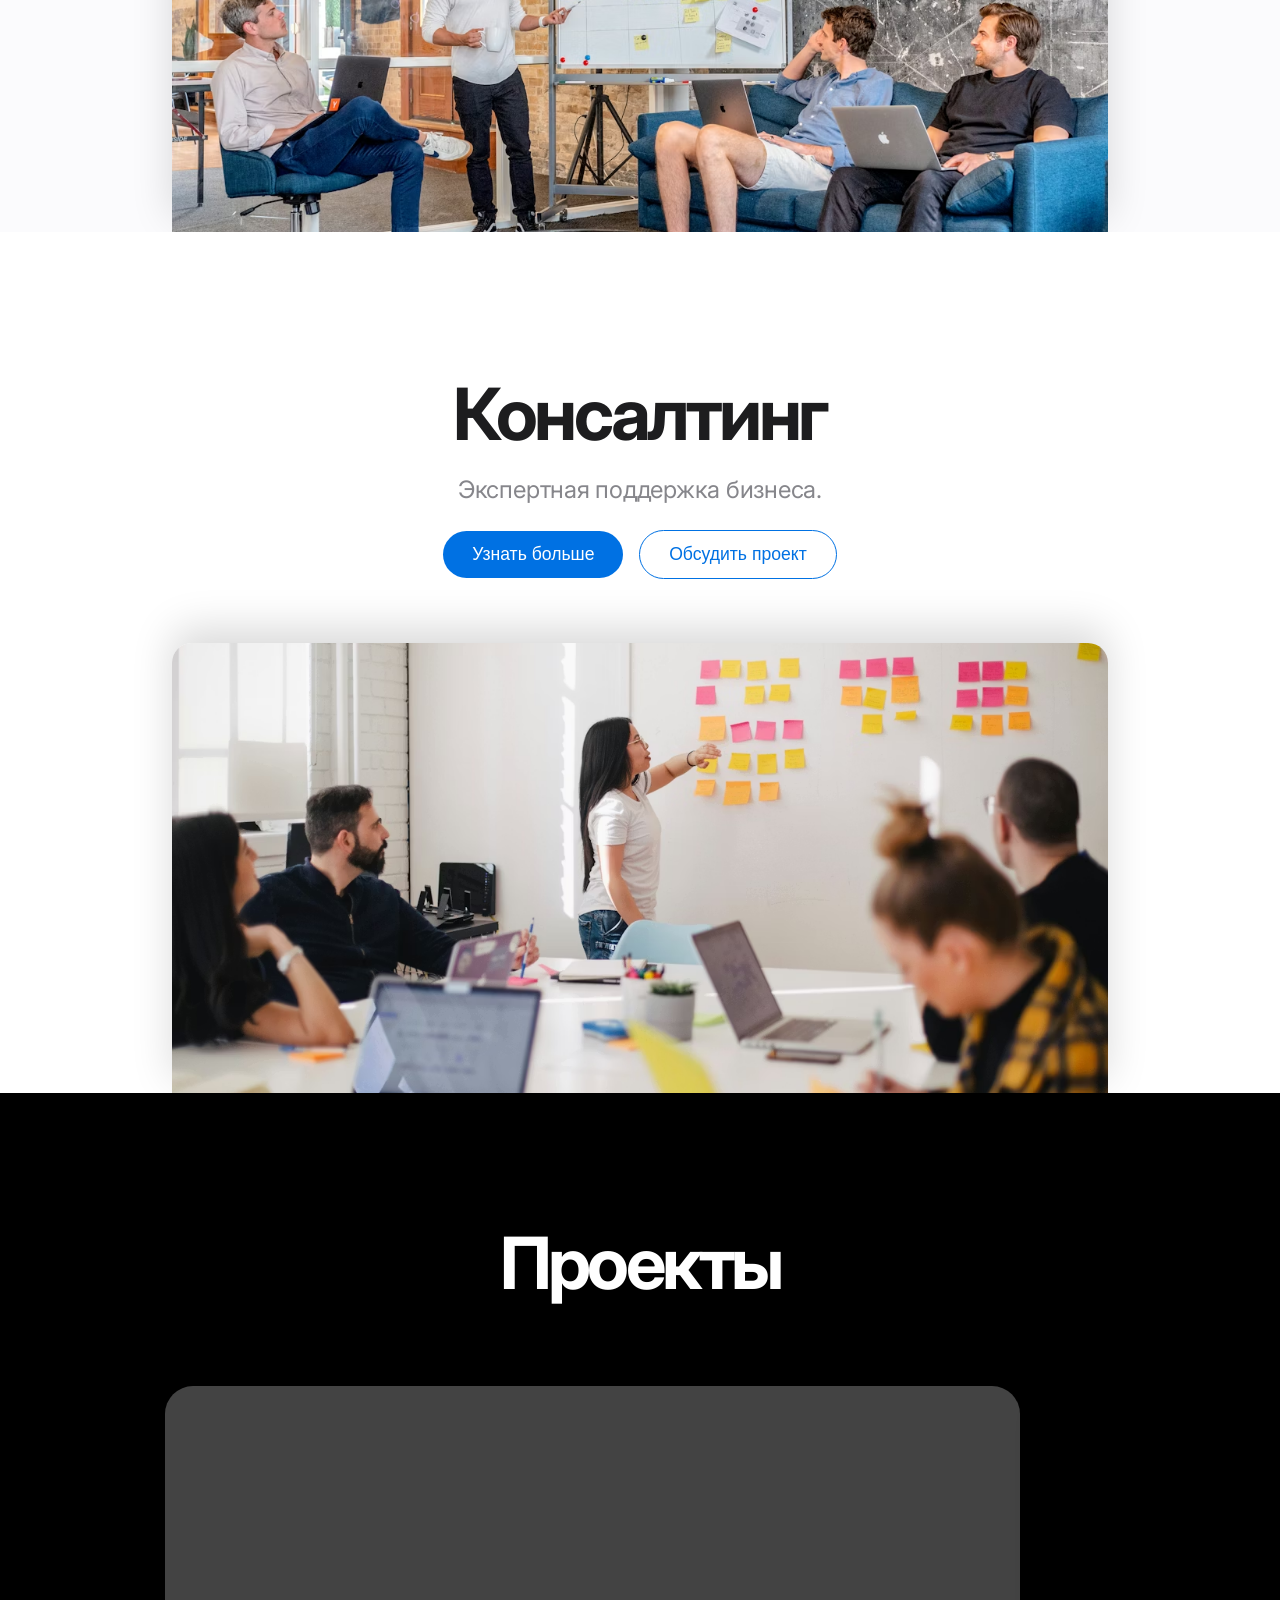
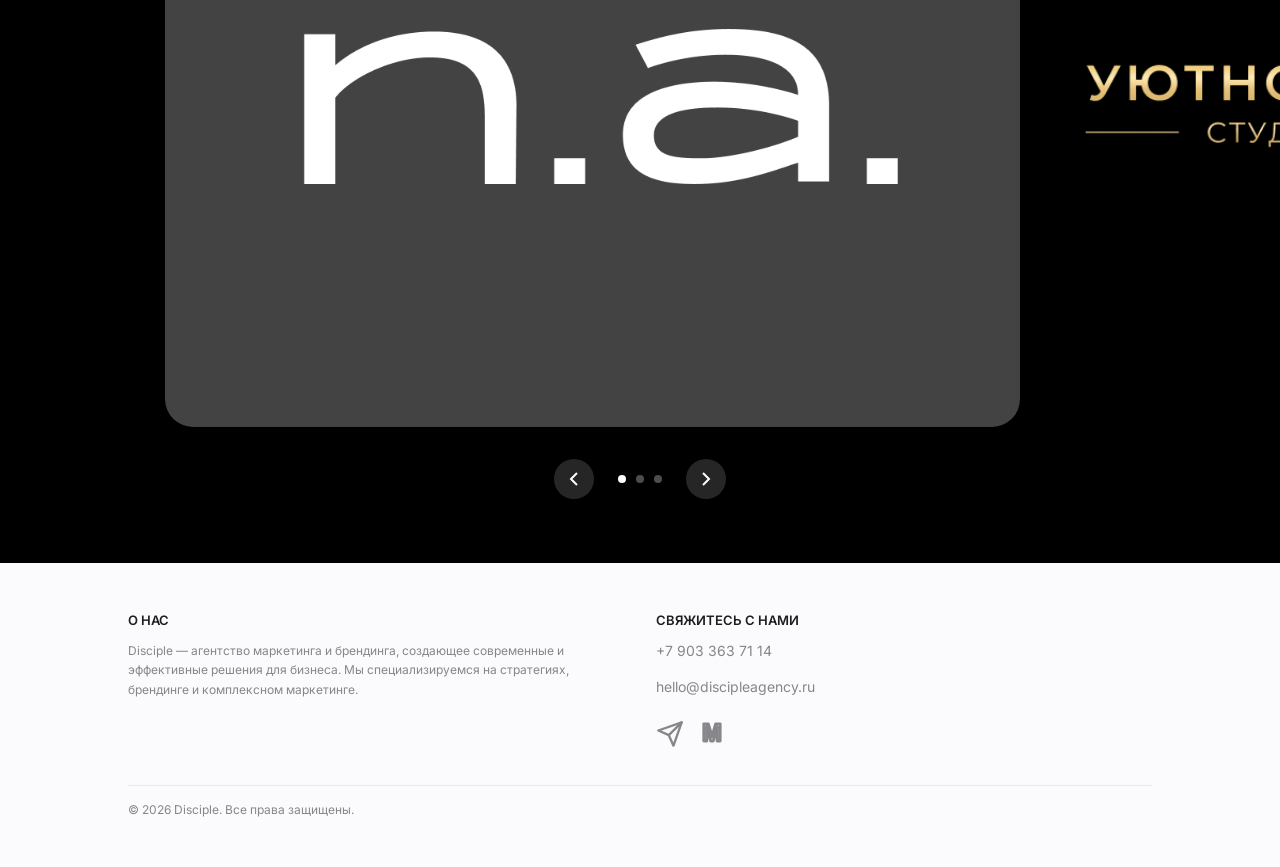
==== commit 899c806e: "Add files via upload" ====
--- a/index.html
+++ b/index.html
@@ -7,7 +7,7 @@
     <link rel="stylesheet" href="styles.css">
     <link href="https://fonts.googleapis.com/css2?family=Inter:wght@400;500;600;700&display=swap" rel="stylesheet">
 </head>
-<body>
+<body class="fade-in-page">
     <header class="navbar">
         <div class="navbar-container">
             <a href="#" class="logo">Disciple Agency</a>
@@ -22,6 +22,10 @@
                 <a href="#contact">Контакты</a>
             </nav>
             <div class="header-controls">
+                <div class="lang-switch">
+                    <a href="index.html" class="active">RU</a>
+                    <a href="index-en.html">EN</a>
+                </div>
                 <button class="theme-toggle" id="themeToggle" aria-label="Переключить тему">
                     <svg class="moon-icon" width="20" height="20" viewBox="0 0 24 24" fill="currentColor"><path d="M21 12.79A9 9 0 1 1 11.21 3 7 7 0 0 0 21 12.79z"></path></svg>
                     <svg class="sun-icon" width="20" height="20" viewBox="0 0 24 24" fill="none" stroke="currentColor" stroke-width="2"><circle cx="12" cy="12" r="5"></circle><line x1="12" y1="1" x2="12" y2="3"></line><line x1="12" y1="21" x2="12" y2="23"></line><line x1="4.22" y1="4.22" x2="5.64" y2="5.64"></line><line x1="18.36" y1="18.36" x2="19.78" y2="19.78"></line><line x1="1" y1="12" x2="3" y2="12"></line><line x1="21" y1="12" x2="23" y2="12"></line><line x1="4.22" y1="19.78" x2="5.64" y2="18.36"></line><line x1="18.36" y1="5.64" x2="19.78" y2="4.22"></line></svg>
@@ -33,7 +37,7 @@
         </div>
     </header>
 
-    <main>
+    <main class="fade-in-content">
         <!-- СТРАТЕГИИ (Interactive) -->
         <section id="strategies" class="apple-section interactive-section" onclick="openModal('strategies-modal')">
             <div class="section-hero">
@@ -89,13 +93,13 @@
                     <button class="btn btn-secondary" onclick="event.stopPropagation(); openContactForm('Нейминг')">Обсудить проект</button>
                 </div>
             </div>
-            <div class="static-img-container">
+            <div class="section-cover">
                 <img src="./public/images/pic4.png" alt="Нейминг">
             </div>
         </section>
 
         <!-- КОНСАЛТИНГ (Static) -->
-        <section id="consulting" class="apple-section static-section">
+        <section id="consulting" class="apple-section static-section" style="border-bottom: none;">
             <div class="section-hero">
                 <h2>Консалтинг</h2>
                 <p>Экспертная поддержка бизнеса.</p>
@@ -104,7 +108,7 @@
                     <button class="btn btn-secondary" onclick="event.stopPropagation(); openContactForm('Консалтинг')">Обсудить проект</button>
                 </div>
             </div>
-            <div class="static-img-container">
+            <div class="section-cover">
                 <img src="./public/images/pic5.png" alt="Консалтинг">
             </div>
         </section>
@@ -148,21 +152,27 @@
     <footer class="apple-footer">
         <div class="footer-content">
             <div id="about" class="footer-col">
-                <h4>О НАС</h4>
-                <p>Disciple — это маркетинговое и брендинговое агентство, создающее современные и эффективные решения для бизнеса. Мы специализируемся на стратегиях, брендинге и комплексном маркетинге.</p>
-            </div>
-            <div id="social" class="footer-col">
-                <h4>СВЯЖИТЕСЬ С НАМИ</h4>
-                <div class="social-links">
-                    <a href="tel:+789033637114" class="phone-link">8 903 363 71 14</a>
+                <h4 data-i18n="footer.about_title">О НАС</h4>
+                <p data-i18n="footer.about_text">Disciple — агентство маркетинга и брендинга, создающее современные и эффективные решения для бизнеса. Мы специализируемся на стратегиях, брендинге и комплексном маркетинге.</p>
+            </div>
+            <div id="social" class="footer-col" style="text-align: left;">
+                <h4 data-i18n="footer.contact_title">СВЯЖИТЕСЬ С НАМИ</h4>
+                <div class="social-links" style="justify-content: flex-start; align-items: flex-start; display: flex; flex-direction: column; gap: 1rem;">
+                    <a href="tel:+79033637114" class="phone-link">+7 903 363 71 14</a>
                     <a href="mailto:hello@discipleagency.ru">hello@discipleagency.ru</a>
-                    <a href="https://t.me/natan_anderson" target="_blank">Telegram</a>
-                    <a href="https://max.ru/u/f9LHodD0cOK2ohU6UWMUIdOQGYH06No6xibVzCJrrPnC4aJIppUf8dnTX9w" target="_blank">МАКС</a>
+                    <div style="display: flex; gap: 1rem; align-items: center; margin-top: 0.5rem;" class="footer-icons">
+                        <a href="https://t.me/natan_anderson" target="_blank" aria-label="Telegram" class="social-icon">
+                            <svg width="28" height="28" viewBox="0 0 24 24" fill="none" stroke="currentColor" stroke-width="2" stroke-linecap="round" stroke-linejoin="round"><line x1="22" y1="2" x2="11" y2="13"></line><polygon points="22 2 15 22 11 13 2 9 22 2"></polygon></svg>
+                        </a>
+                        <a href="https://max.ru/u/f9LHodD0cOK2ohU6UWMUIdOQGYH06No6xibVzCJrrPnC4aJIppUf8dnTX9w" target="_blank" aria-label="MAKS" class="social-icon">
+                            <svg width="28" height="28" viewBox="0 0 24 24" fill="none" stroke="currentColor" stroke-width="2.5" stroke-linecap="round" stroke-linejoin="round" style="letter-spacing:-3px; font-weight:900;"><text x="2" y="18" font-family="Arial" font-size="20" font-weight="900">M</text></svg>
+                        </a>
+                    </div>
                 </div>
             </div>
         </div>
         <div class="footer-bottom">
-            <p>&copy; 2026 Disciple. Все права защищены.</p>
+            <p data-i18n="footer.copyright">&copy; 2026 Disciple. Все права защищены.</p>
         </div>
     </footer>
 
@@ -252,7 +262,7 @@
             <h2 class="modal-title">О нас</h2>
             <div class="split-content max-w-1000 mx-auto grid-2">
                 <div class="text-block">
-                    <p class="desc-text text-left" style="font-size: 1.35rem; line-height: 1.7;">Disciple — это маркетинговое и брендинговое агентство, создающее современные и эффективные решения для бизнеса. Мы специализируемся на стратегиях, брендинге и комплексном маркетинге, обеспечивая вашему бренду тотальное доминирование на рынке.</p>
+                    <p class="desc-text text-left" style="font-size: 1.35rem; line-height: 1.7;">Disciple — агентство маркетинга и брендинга, создающее современные и эффективные решения для бизнеса. Мы специализируемся на стратегиях, брендинге и комплексном маркетинге, обеспечивая вашему бренду тотальное доминирование на рынке.</p>
                 </div>
                 <div class="image-block achiev-card">
                     <img src="./public/images/svid.png" alt="Свидетельство" class="achiev-img br-20">
@@ -334,10 +344,10 @@
                    <p>Перед нами стояла задача создать с нуля бренд женской спортивной одежды, который будет ассоциироваться с элегантностью, эстетикой и премиальным качеством. Мы разработали концепцию бренда, спроектировали дизайн самой одежды, подобрали цветовую палитру и запустили полноценный интернет-магазин с интеграцией в соцсети.</p>
                    
                    <div class="grid-2">
-                       <img src="./public/images/na1.png" alt="Дизайн N.A. 1" class="project-img">
-                       <img src="./public/images/na2.jpg" alt="Дизайн N.A. 2" class="project-img">
-                       <img src="./public/images/na3.jpg" alt="Дизайн N.A. 3" class="project-img">
-                       <img src="./public/images/na4.jpg" alt="Дизайн N.A. 4" class="project-img">
+                       <img src="./public/images/na1.png" alt="Дизайн N.A. 1" class="project-img vertical-img">
+                       <img src="./public/images/na2.jpg" alt="Дизайн N.A. 2" class="project-img vertical-img">
+                       <img src="./public/images/na3.png" alt="Дизайн N.A. 3" class="project-img vertical-img">
+                       <img src="./public/images/na4.png" alt="Дизайн N.A. 4" class="project-img vertical-img">
                    </div>
                    
                    <h3>Что мы сделали</h3>
@@ -348,6 +358,10 @@
                    
                    <h3>Результаты</h3>
                    <p>Бренд успешно функционирует и продает коллекции по всей РФ. Создана узнаваемая торговая марка с лояльной аудиторией и стильным представительством.</p>
+
+                   <div style="margin-top: 3rem; text-align: left;">
+                       <a href="https://nathananderson.ru/" target="_blank" class="btn btn-primary" style="display: inline-block;">Перейти на сайт</a>
+                   </div>
                 </div>
             </div>
         </div>
@@ -365,7 +379,7 @@
                 <div class="case-study-body">
                    <p class="sub-desc">Монтаж и установка окон, межкомнатных и металлических дверей</p>
                    <h3>Краткая история</h3>
-                   <p>Строительная ниша перегрета, и выделиться в ней сложно. Заказчику требовалось понятное, человечное лицо бизнеса. Мы взяли на себя всё: от разработки имени до упаковки каталога, лидогенерации и создания фирменного сообщества в соцсетях.</p>
+                   <p>Строительная ниша перегрета, и выделиться в ней сложно. Заказчику требовалось понятное, человечное лицо бизнеса. Коля окна - мы придумали нейминг "Koly Fenster" и зарегистрировали бренд. Бренд переводится с немецкого как "Коля Окна". Мы взяли на себя всё: от разработки имени до упаковки каталога, лидогенерации и создания фирменного сообщества в соцсетях.</p>
                    
                    <div class="grid-2">
                        <img src="./public/images/kol1.png" alt="Коля Окна Работы 1" class="project-img">
@@ -382,6 +396,10 @@
                    
                    <h3>Результаты</h3>
                    <p>Бизнес получил «человечное» лицо и стабильный поток заявок на монтаж конструкций через связку «Сайт + полностью упакованная группа ВКонтакте».</p>
+
+                   <div style="margin-top: 3rem; text-align: left;">
+                       <a href="https://kolyaokna.ru/" target="_blank" class="btn btn-primary" style="display: inline-block;">Перейти на сайт</a>
+                   </div>
                 </div>
             </div>
         </div>
@@ -404,7 +422,8 @@
                    <div class="grid-2">
                        <img src="./public/images/ui1.png" alt="Интерьер 1" class="project-img">
                        <img src="./public/images/ui2.png" alt="Интерьер 2" class="project-img">
-                       <img src="./public/images/ui3.png" alt="Интерьер 3" class="project-img" style="grid-column: 1 / -1; aspect-ratio: 21/9;">
+                       <img src="./public/images/ui3.png" alt="Интерьер 3" class="project-img">
+                       <img src="./public/images/ui4.jpg" alt="Интерьер 4" class="project-img">
                    </div>
                    
                    <h3>Что мы сделали</h3>
@@ -415,6 +434,10 @@
                    
                    <h3>Результаты</h3>
                    <p>Студия позиционируется как надежный эксперт (150+ проектов). Упаковка позволила сформировать лист ожидания из клиентов на 4–6 недель вперед.</p>
+
+                   <div style="margin-top: 3rem; text-align: left;">
+                       <a href="https://upinterior.ru/" target="_blank" class="btn btn-primary" style="display: inline-block;">Перейти на сайт</a>
+                   </div>
                 </div>
             </div>
         </div>
@@ -431,7 +454,7 @@
             <p id="form-service-subtitle" class="form-subtitle">Оформление заявки на услугу: <span>Общая</span></p>
             
             <!-- FormSubmit endpoint with target email -->
-            <form class="apple-form" action="https://formsubmit.co/den.alexeev.2020@mail.ru" method="POST" enctype="multipart/form-data">
+            <form class="apple-form" action="https://formsubmit.co/natananderson@yandex.ru" method="POST" enctype="multipart/form-data">
                 <!-- Anti-spam honeypot -->
                 <input type="text" name="_honey" style="display:none">
                 <!-- Subject for email -->
--- a/styles.css
+++ b/styles.css
@@ -19,7 +19,12 @@
     border-bottom: 12px solid #000;
 }
 [data-theme="dark"] .apple-section.gray-bg {
+    background-color: #000 !important;
     border-bottom: 12px solid #000;
+}
+
+[data-theme="dark"] .fullscreen-modal.gray-bg {
+    background: #000 !important;
 }
 
 [data-theme="dark"] .modal-close {
@@ -32,6 +37,13 @@
 }
 [data-theme="dark"] .fullscreen-modal.gray-bg .modal-close {
     background: rgba(17,17,17,0.8) !important;
+}
+
+[data-theme="dark"] .lang-switch {
+    background: rgba(255,255,255,0.15);
+}
+[data-theme="dark"] .lang-switch a.active {
+    background: rgba(255,255,255,0.9);
 }
 
 [data-theme="dark"] .apple-section.bg-black {
@@ -68,6 +80,37 @@
     transition: background-color 0.3s, color 0.3s;
 }
 
+.fade-in-content {
+    animation: fadeInContent 1.2s cubic-bezier(0.22, 1, 0.36, 1) forwards;
+}
+
+@keyframes fadeInContent {
+    0% { opacity: 0; transform: translateY(20px); }
+    100% { opacity: 1; transform: translateY(0); }
+}
+
+.lang-switch {
+    display: inline-flex;
+    background: var(--bg-gray);
+    border-radius: 20px;
+    padding: 3px;
+    gap: 2px;
+}
+.lang-switch a {
+    text-decoration: none;
+    font-size: 13px;
+    font-weight: 600;
+    padding: 4px 10px;
+    border-radius: 16px;
+    color: var(--text-gray);
+    transition: all 0.3s ease;
+}
+.lang-switch a.active {
+    background: var(--bg-white);
+    color: var(--text-black);
+    box-shadow: 0 2px 5px rgba(0,0,0,0.05);
+}
+
 /* Header */
 .navbar {
     position: fixed;
@@ -102,16 +145,17 @@
 
 .nav-links {
     display: flex;
-    gap: 2rem;
+    gap: 1.2rem;
 }
 
 .nav-links a {
     color: var(--text-black);
     text-decoration: none;
-    font-size: 15px;
+    font-size: 14px;
     font-weight: 500;
     opacity: 0.8;
     transition: opacity 0.3s;
+    white-space: nowrap;
 }
 
 .nav-links a:hover {
@@ -610,6 +654,25 @@
     box-shadow: 0 20px 40px rgba(0,0,0,0.15);
 }
 
+.project-img {
+    width: 100%;
+    height: 100%;
+    object-fit: cover;
+    aspect-ratio: 4/3;
+    border-radius: 16px;
+    box-shadow: 0 4px 12px rgba(0,0,0,0.06);
+    transition: transform 0.3s ease, box-shadow 0.3s ease;
+}
+
+.vertical-img {
+    aspect-ratio: 3/4;
+}
+
+.project-img:hover {
+    transform: scale(1.02);
+    box-shadow: 0 8px 20px rgba(0,0,0,0.12);
+}
+
 .case-study-body {
     max-width: 800px;
     margin: 0 auto;
@@ -908,14 +971,13 @@
 @media (max-width: 768px) {
     /* Compact Apple spacing rule: fit approx 2 blocks */
     .apple-section {
-        min-height: 50vh;
-        padding-top: 7rem;
-        padding-bottom: 1rem;
+        min-height: auto;
+        padding-top: 6rem;
     }
     
     .section-hero {
         margin-top: 0;
-        margin-bottom: 1rem;
+        margin-bottom: 2rem;
     }
 
     .apple-section h2 {
@@ -926,18 +988,26 @@
     }
     
     .action-buttons {
+        display: flex;
         flex-direction: row;
         gap: 0.5rem;
         width: 100%;
     }
     
     .btn {
-        flex: 1;
-        min-width: 0;
+        flex: 1 1 50%;
+        width: 200px;
+        height: 50px;
+        display: inline-flex;
+        align-items: center;
         justify-content: center;
-        font-size: 0.9rem;
-        padding: 0.9rem 0.25rem;
+        font-size: 0.85rem;
+        padding: 0 0.5rem;
         white-space: nowrap;
+        text-align: center;
+        overflow: hidden;
+        text-overflow: ellipsis;
+        margin: 0;
     }
 
     .section-cover {
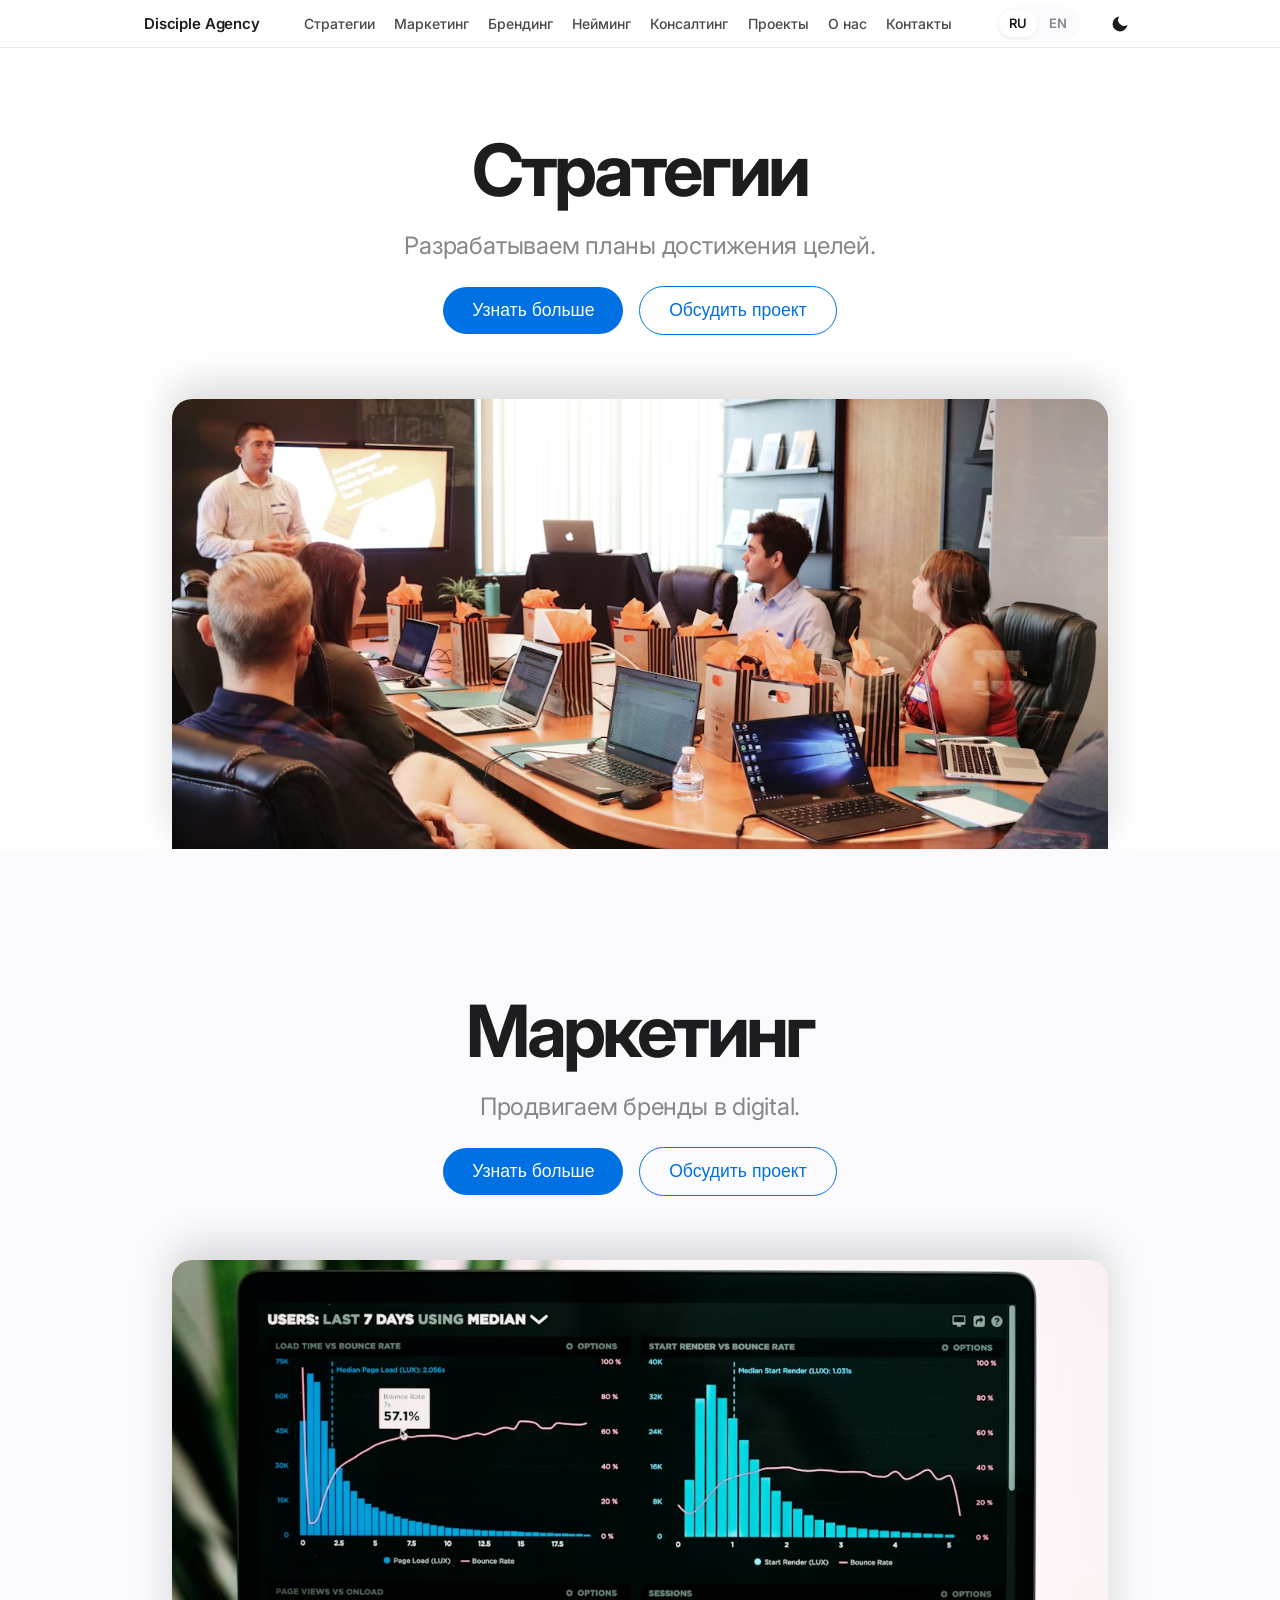
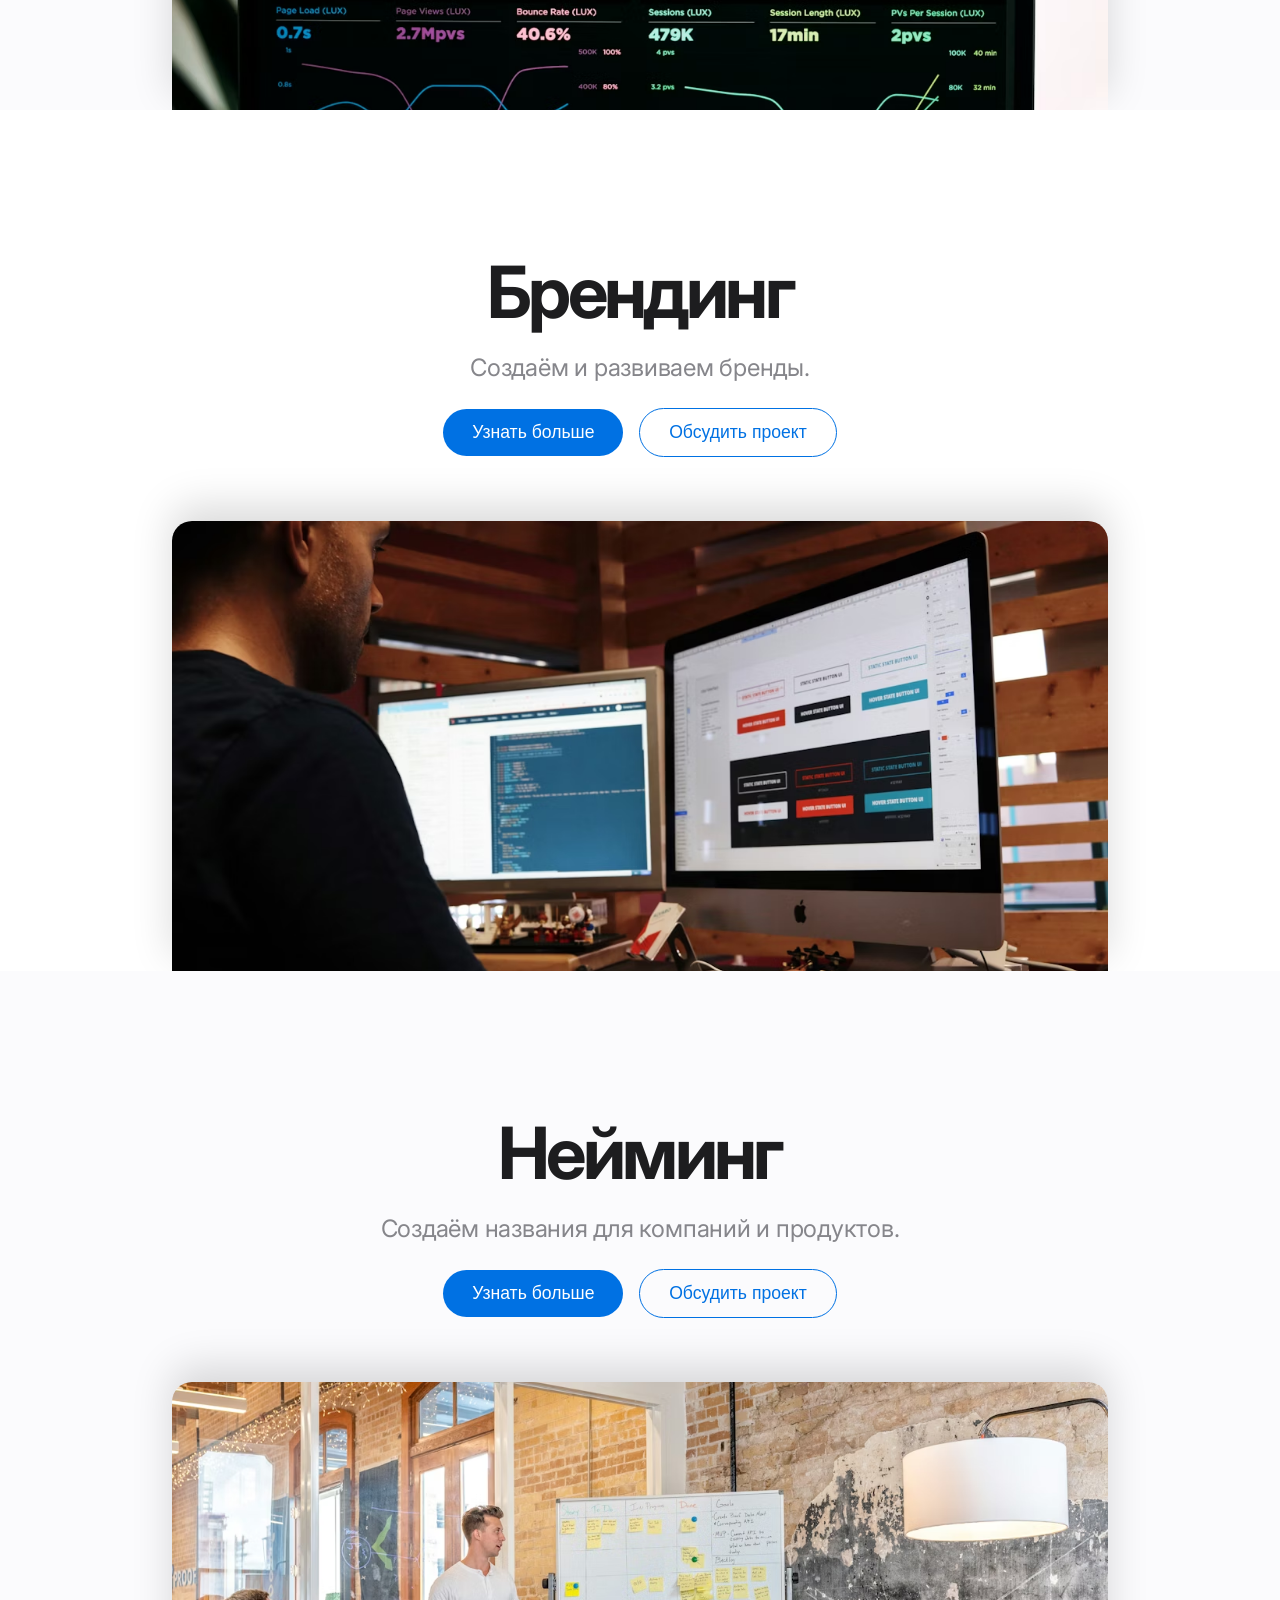
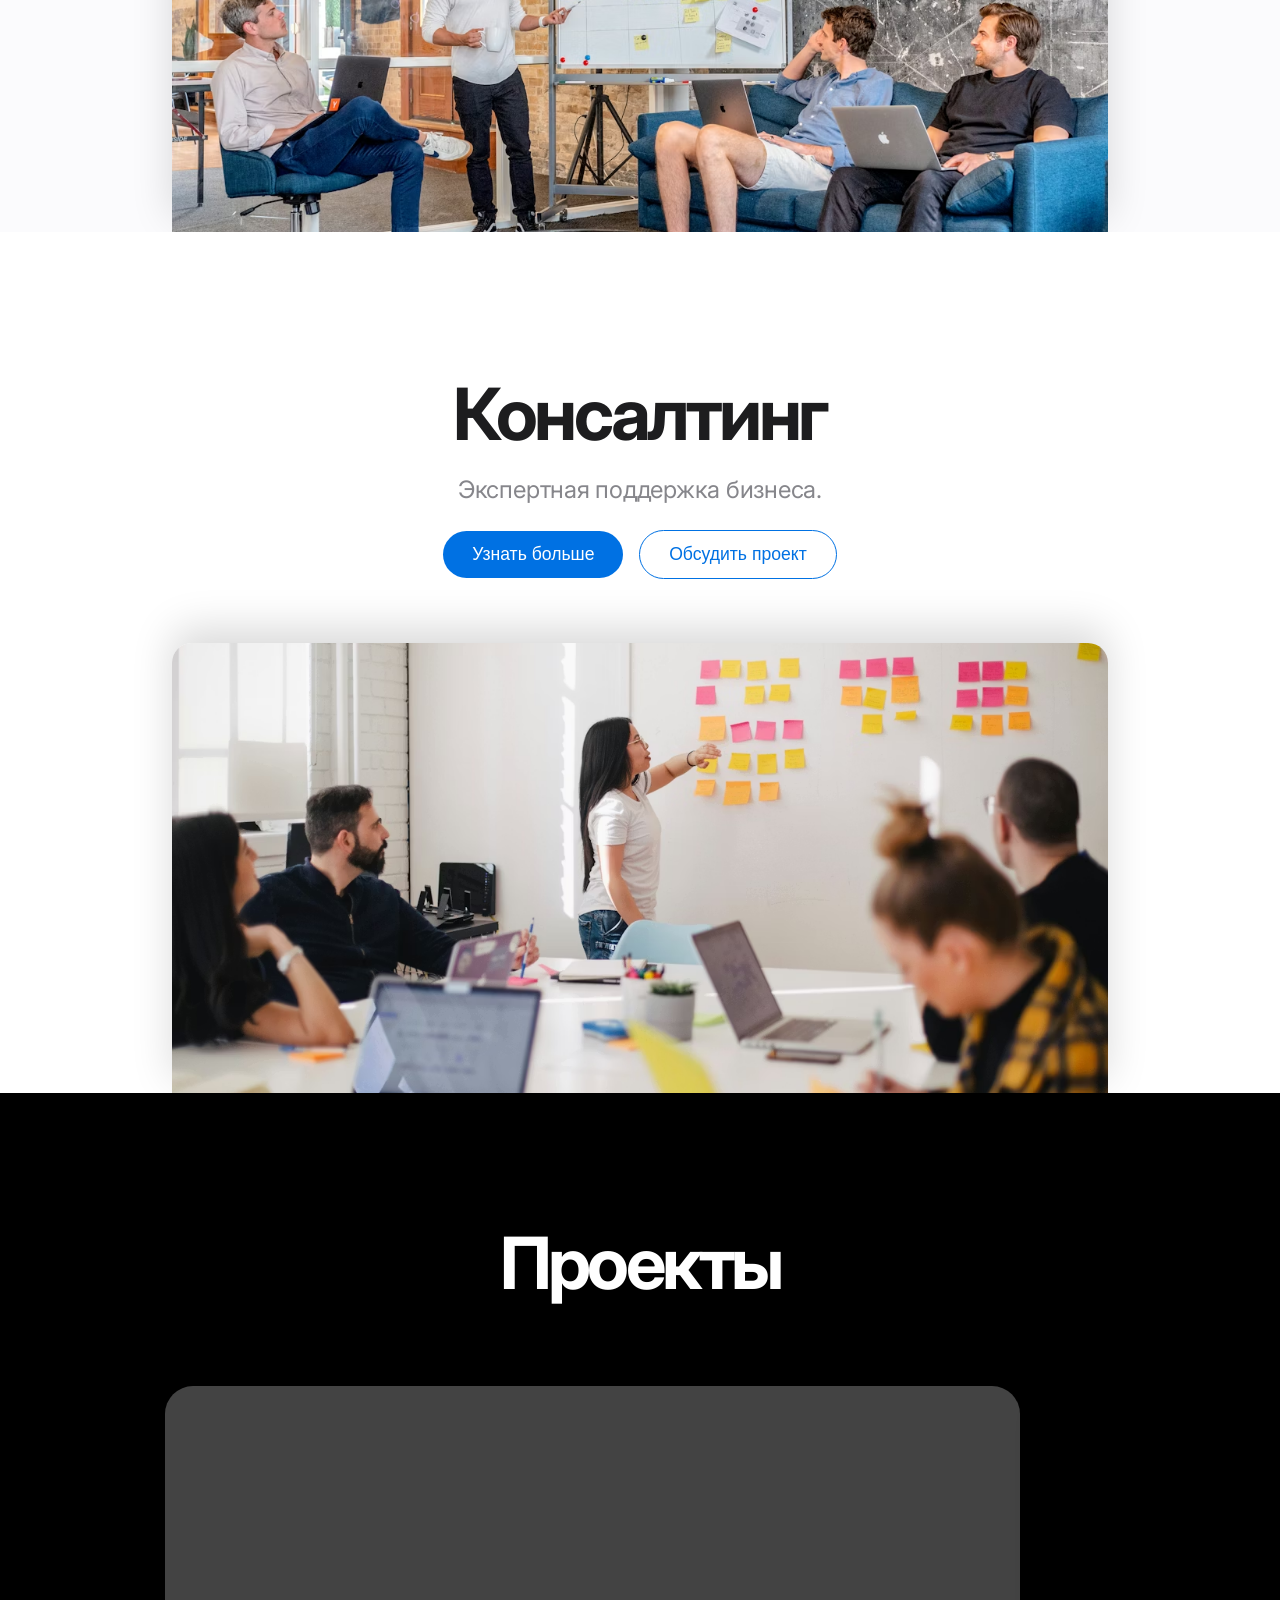
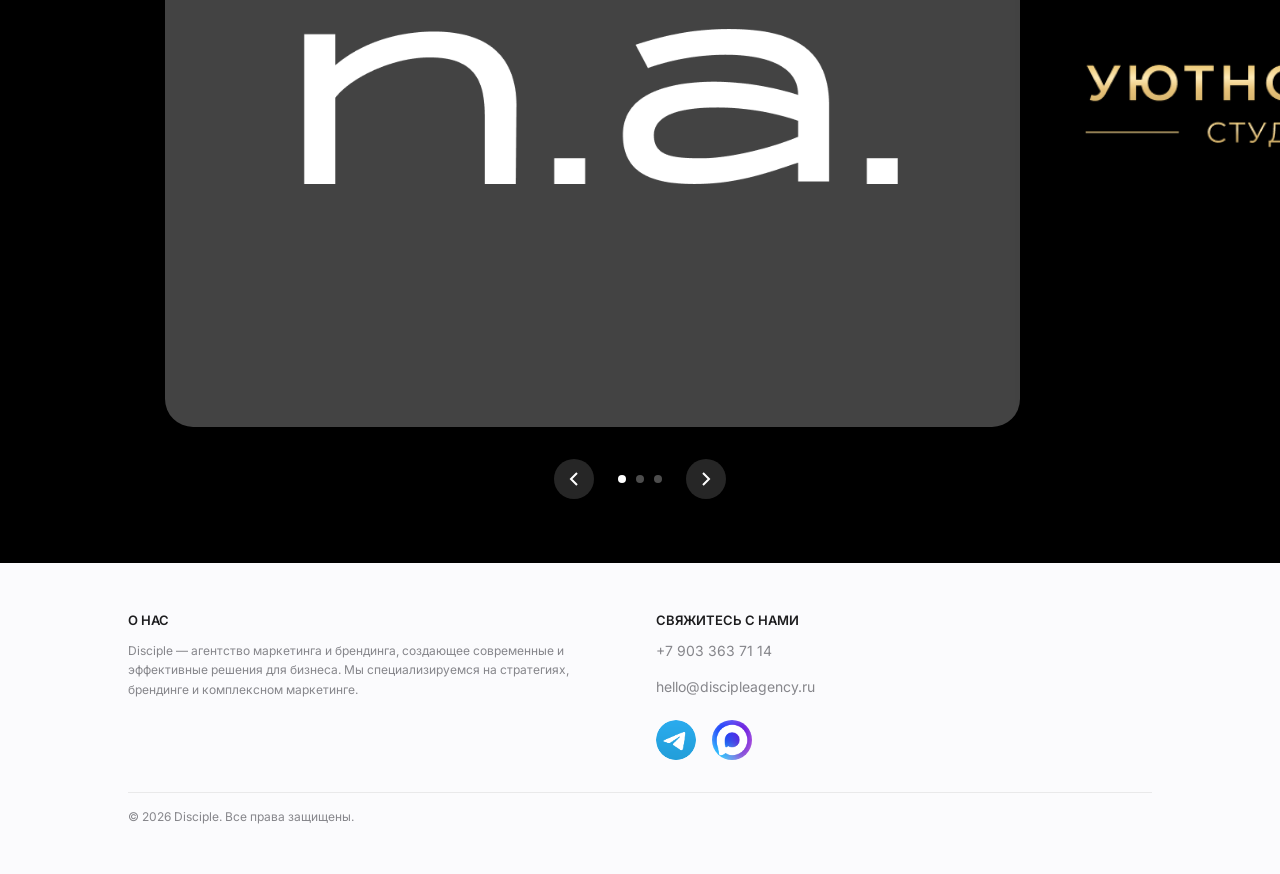
==== commit a3254b8b: "Add files via upload" ====
--- a/index.html
+++ b/index.html
@@ -3,7 +3,7 @@
 <head>
     <meta charset="UTF-8">
     <meta name="viewport" content="width=device-width, initial-scale=1.0">
-    <title>Disciple Studio</title>
+    <title>Disciple</title>
     <link rel="stylesheet" href="styles.css">
     <link href="https://fonts.googleapis.com/css2?family=Inter:wght@400;500;600;700&display=swap" rel="stylesheet">
 </head>
@@ -149,7 +149,7 @@
     </main>
 
     <!-- FOOTER -->
-    <footer class="apple-footer">
+    <footer id="contact" class="apple-footer">
         <div class="footer-content">
             <div id="about" class="footer-col">
                 <h4 data-i18n="footer.about_title">О НАС</h4>
@@ -161,12 +161,8 @@
                     <a href="tel:+79033637114" class="phone-link">+7 903 363 71 14</a>
                     <a href="mailto:hello@discipleagency.ru">hello@discipleagency.ru</a>
                     <div style="display: flex; gap: 1rem; align-items: center; margin-top: 0.5rem;" class="footer-icons">
-                        <a href="https://t.me/natan_anderson" target="_blank" aria-label="Telegram" class="social-icon">
-                            <svg width="28" height="28" viewBox="0 0 24 24" fill="none" stroke="currentColor" stroke-width="2" stroke-linecap="round" stroke-linejoin="round"><line x1="22" y1="2" x2="11" y2="13"></line><polygon points="22 2 15 22 11 13 2 9 22 2"></polygon></svg>
-                        </a>
-                        <a href="https://max.ru/u/f9LHodD0cOK2ohU6UWMUIdOQGYH06No6xibVzCJrrPnC4aJIppUf8dnTX9w" target="_blank" aria-label="MAKS" class="social-icon">
-                            <svg width="28" height="28" viewBox="0 0 24 24" fill="none" stroke="currentColor" stroke-width="2.5" stroke-linecap="round" stroke-linejoin="round" style="letter-spacing:-3px; font-weight:900;"><text x="2" y="18" font-family="Arial" font-size="20" font-weight="900">M</text></svg>
-                        </a>
+                        <a href="https://t.me/natan_anderson" target="_blank" aria-label="Telegram" class="social-icon" style="display:flex; justify-content:center; align-items:center; transition:transform 0.3s; width:40px; height:40px; overflow:hidden; border-radius:50%;"><img src="./public/images/tg.png" alt="Telegram" style="width:100%; height:100%; object-fit:contain;"></a>
+                        <a href="https://max.ru/u/f9LHodD0cOK2ohU6UWMUIdOQGYH06No6xibVzCJrrPnC4aJIppUf8dnTX9w" target="_blank" aria-label="MAKS" class="social-icon" style="display:flex; justify-content:center; align-items:center; transition:transform 0.3s; width:40px; height:40px; overflow:hidden; border-radius:50%;"><img src="./public/images/max.png" alt="MAX" style="width:100%; height:100%; object-fit:contain;"></a>
                     </div>
                 </div>
             </div>
@@ -351,7 +347,7 @@
                    </div>
                    
                    <h3>Что мы сделали</h3>
-                   <p><strong>Нейминг:</strong> Разработали звучное и стильное название бренда — «натан андерсон» (Nathan Anderson), а также авторские названия для каждой линейки (костюмы «ПАЛАЦЦО», «ИНСЕРТО», платья «ЛУНГО», «САЛЬДО»).</p>
+                   <p><strong>Нейминг:</strong> Разработали звучное и стильное название бренда — «натан андерсон» (Nathan Anderson), а также авторские названия для каждой линейки (Спортивные костюмы: "Классика", "Палаццо", "Инсерто", "Пьега", платье "Лунго", "Корто", "Сальдо").</p>
                    <p><strong>Брендинг и Упаковка соцсетей:</strong> Сформировали уникальное позиционирование — «Одежда с тихой роскошью». Полностью создали и оформили страницу ВКонтакте (визуальный стиль, цвета, дизайн).</p>
                    <p><strong>Стратегия и Консалтинг:</strong> Выстроили продуктовую матрицу (от базовых футболок до премиальных костюмов).</p>
                    <p><strong>Маркетинг:</strong> Создали интернет-магазин с продуманным UI/UX, внедрили систему быстрых заказов, промокодов и связали сайт с соцсетями.</p>
--- a/styles.css
+++ b/styles.css
@@ -995,8 +995,8 @@
     }
     
     .btn {
-        flex: 1 1 50%;
-        width: 200px;
+        flex: 1 1 0%;
+        width: 100%;
         height: 50px;
         display: inline-flex;
         align-items: center;
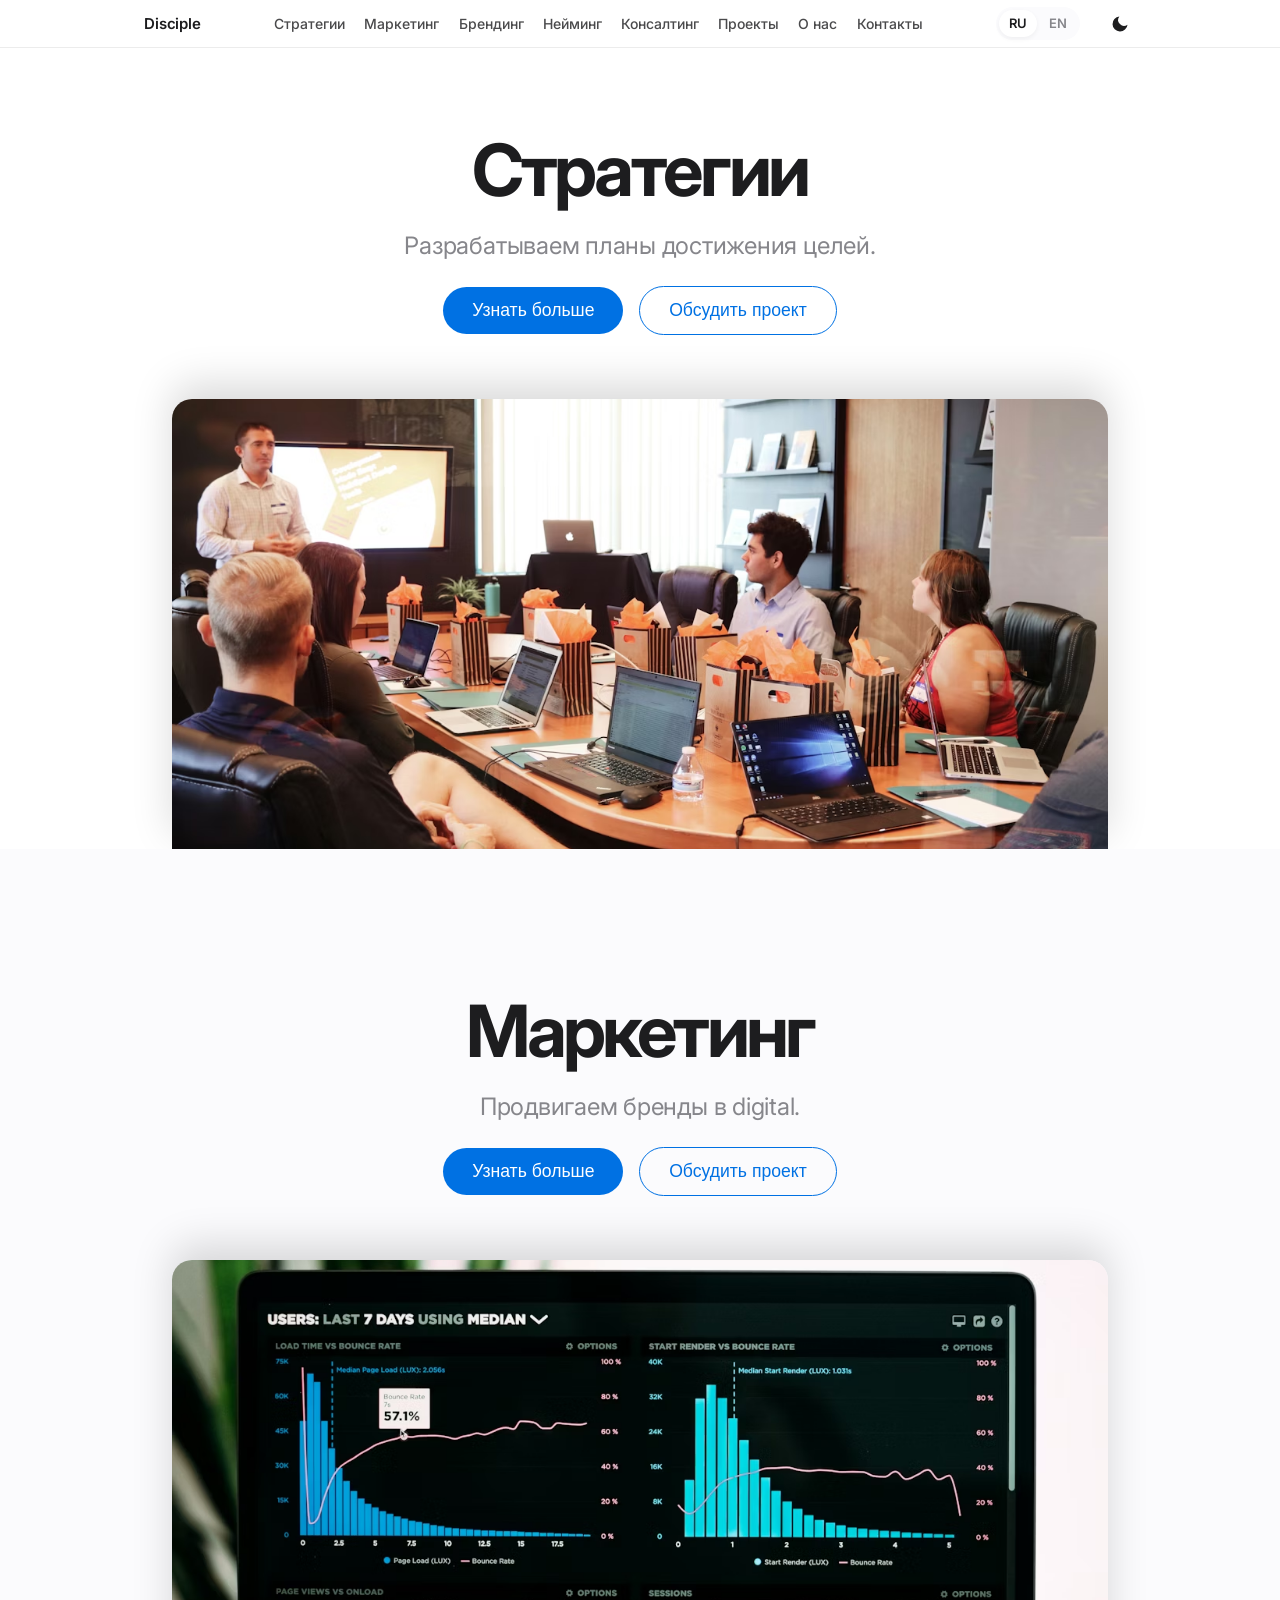
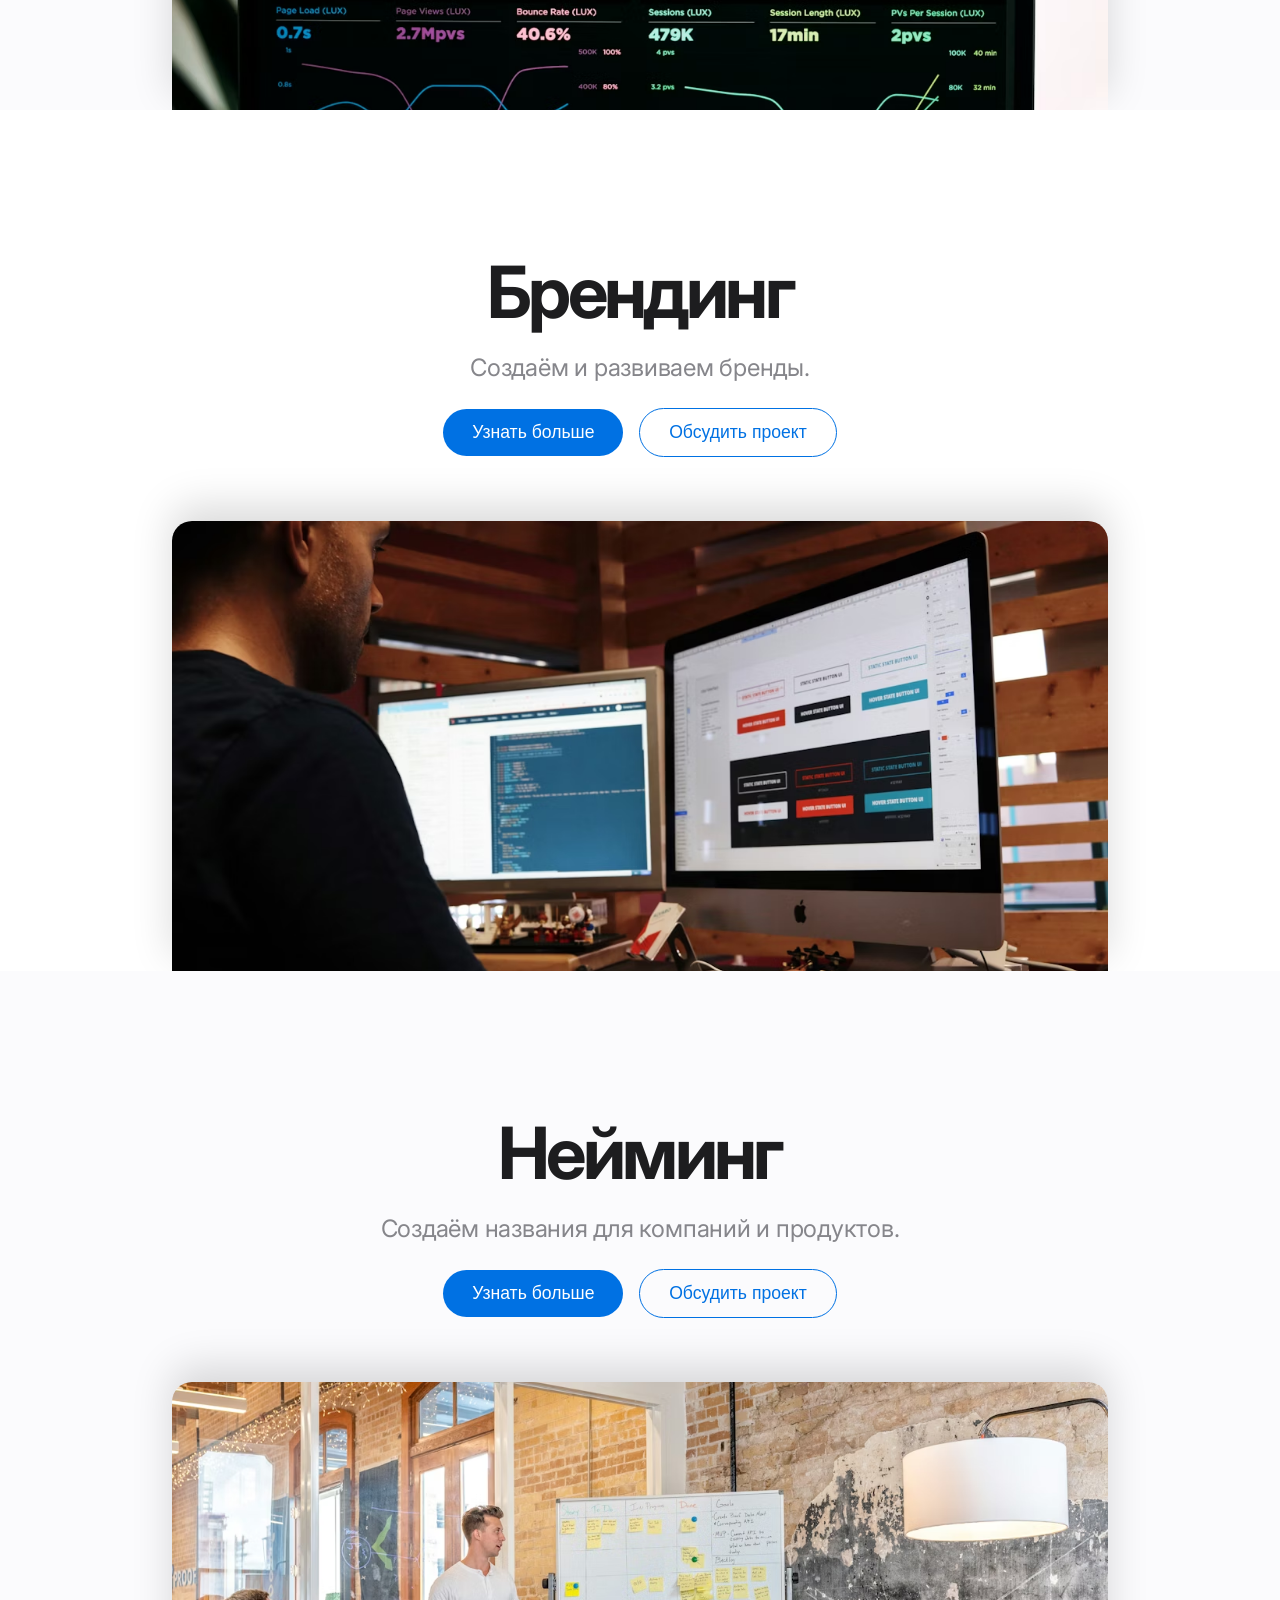
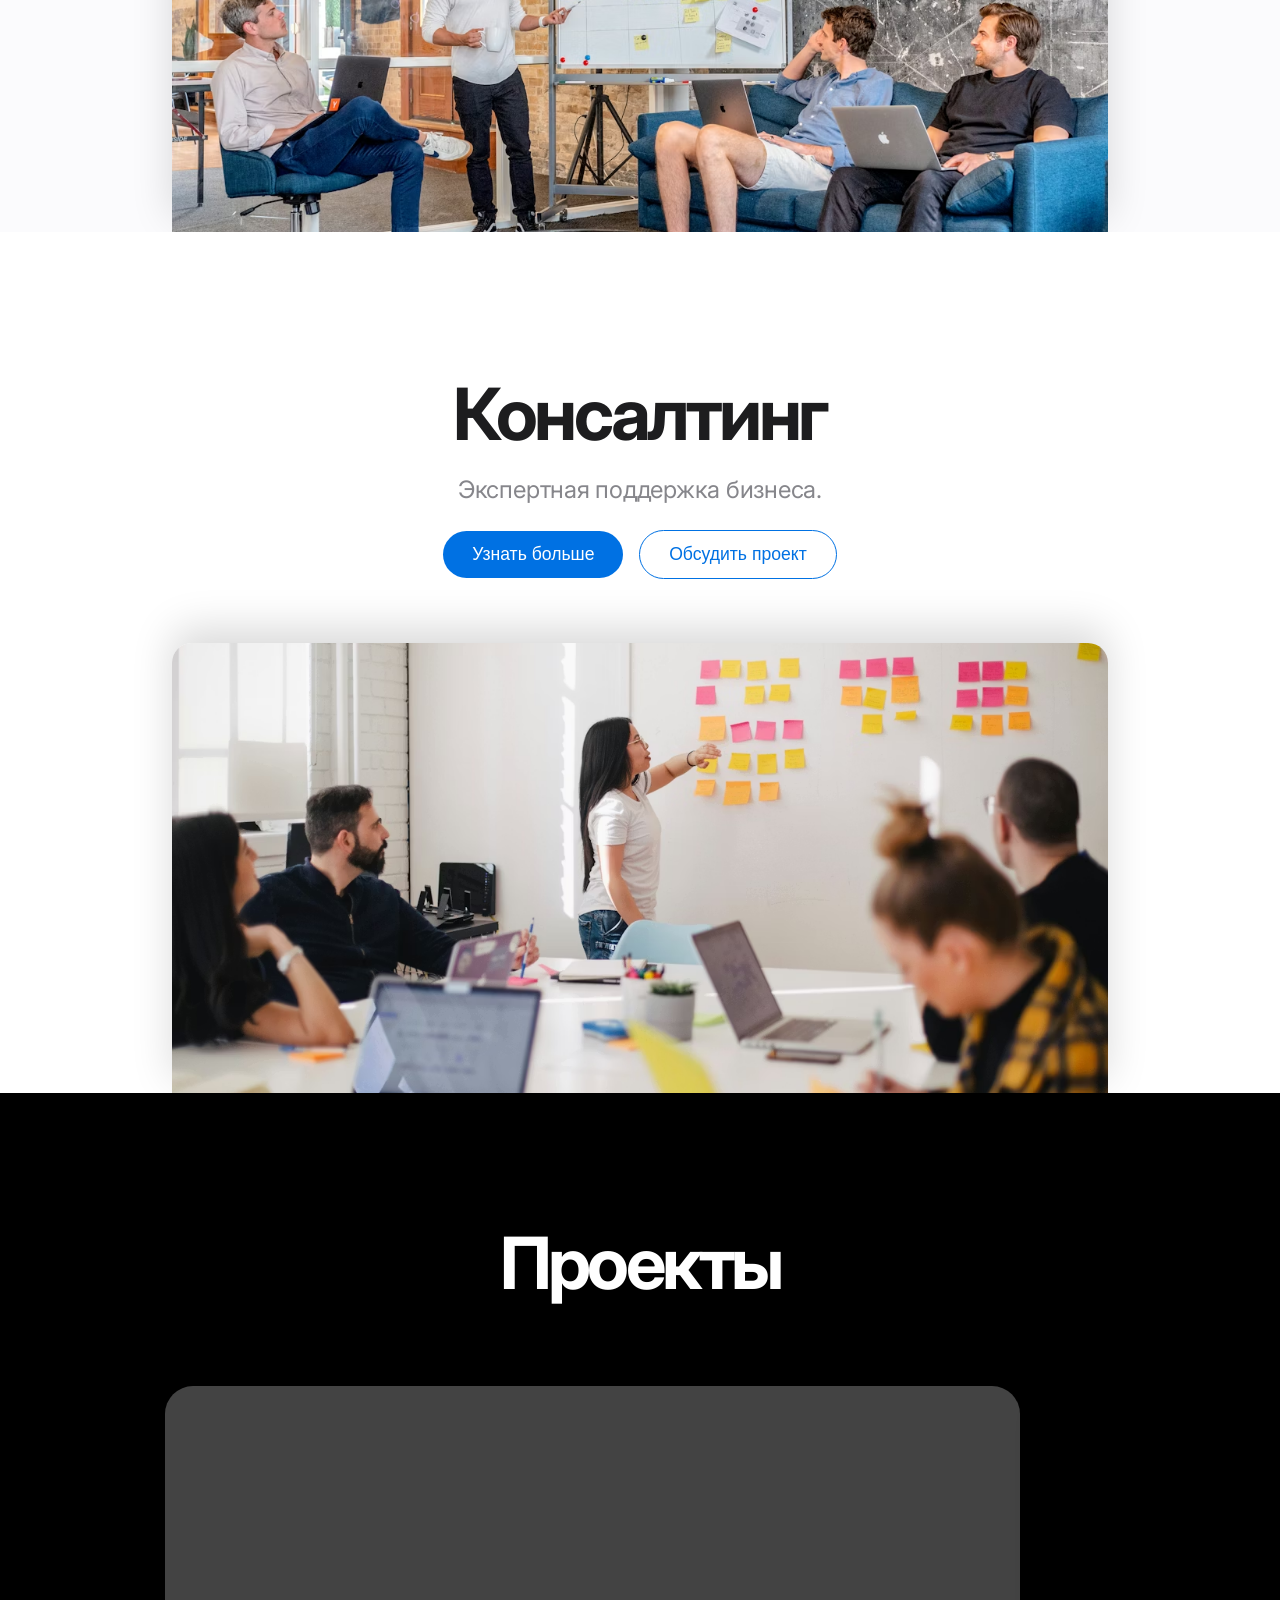
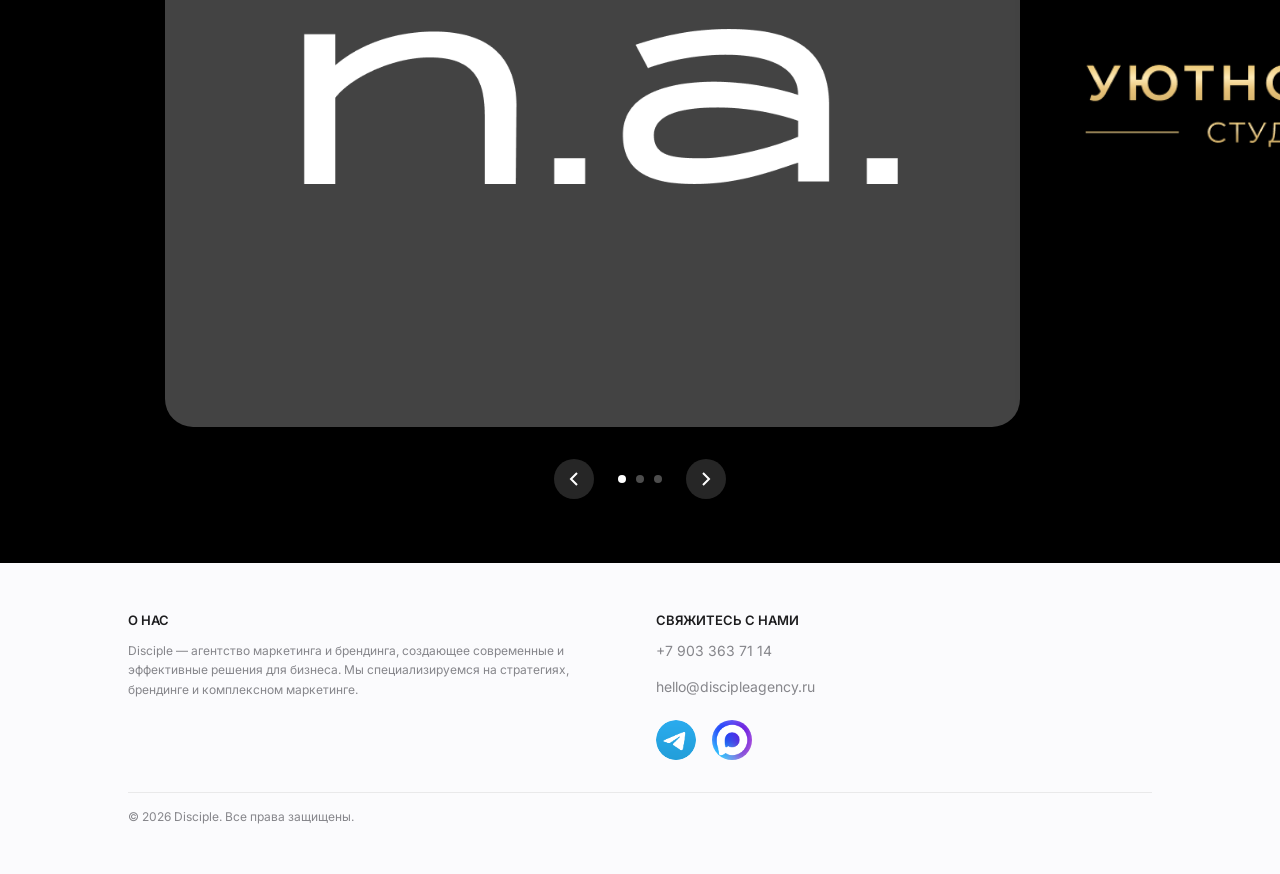
==== commit 769633de: "Add files via upload" ====
--- a/index.html
+++ b/index.html
@@ -10,7 +10,7 @@
 <body class="fade-in-page">
     <header class="navbar">
         <div class="navbar-container">
-            <a href="#" class="logo">Disciple Agency</a>
+            <a href="#" class="logo">Disciple</a>
             <nav class="nav-links">
                 <a href="#strategies">Стратегии</a>
                 <a href="#marketing">Маркетинг</a>
--- a/styles.css
+++ b/styles.css
@@ -42,8 +42,12 @@
 [data-theme="dark"] .lang-switch {
     background: rgba(255,255,255,0.15);
 }
+[data-theme="dark"] .lang-switch a {
+    color: rgba(255,255,255,0.6);
+}
 [data-theme="dark"] .lang-switch a.active {
     background: rgba(255,255,255,0.9);
+    color: #111111;
 }
 
 [data-theme="dark"] .apple-section.bg-black {
@@ -78,6 +82,15 @@
     color: var(--text-black);
     line-height: 1.4;
     transition: background-color 0.3s, color 0.3s;
+    -webkit-tap-highlight-color: transparent;
+}
+
+:focus:not(:focus-visible) {
+    outline: none;
+}
+:focus-visible {
+    outline: 2px solid #2997ff;
+    outline-offset: 2px;
 }
 
 .fade-in-content {
@@ -967,8 +980,8 @@
     color: var(--text-black);
 }
 
-/* Responsive - Extreme Density for Mobile */
-@media (max-width: 768px) {
+/* Responsive - Extreme Density for Mobile & Tablets */
+@media (max-width: 992px) {
     /* Compact Apple spacing rule: fit approx 2 blocks */
     .apple-section {
         min-height: auto;
@@ -994,8 +1007,8 @@
         width: 100%;
     }
     
-    .btn {
-        flex: 1 1 0%;
+    .action-buttons .btn {
+        flex: 1 1 50%;
         width: 100%;
         height: 50px;
         display: inline-flex;
